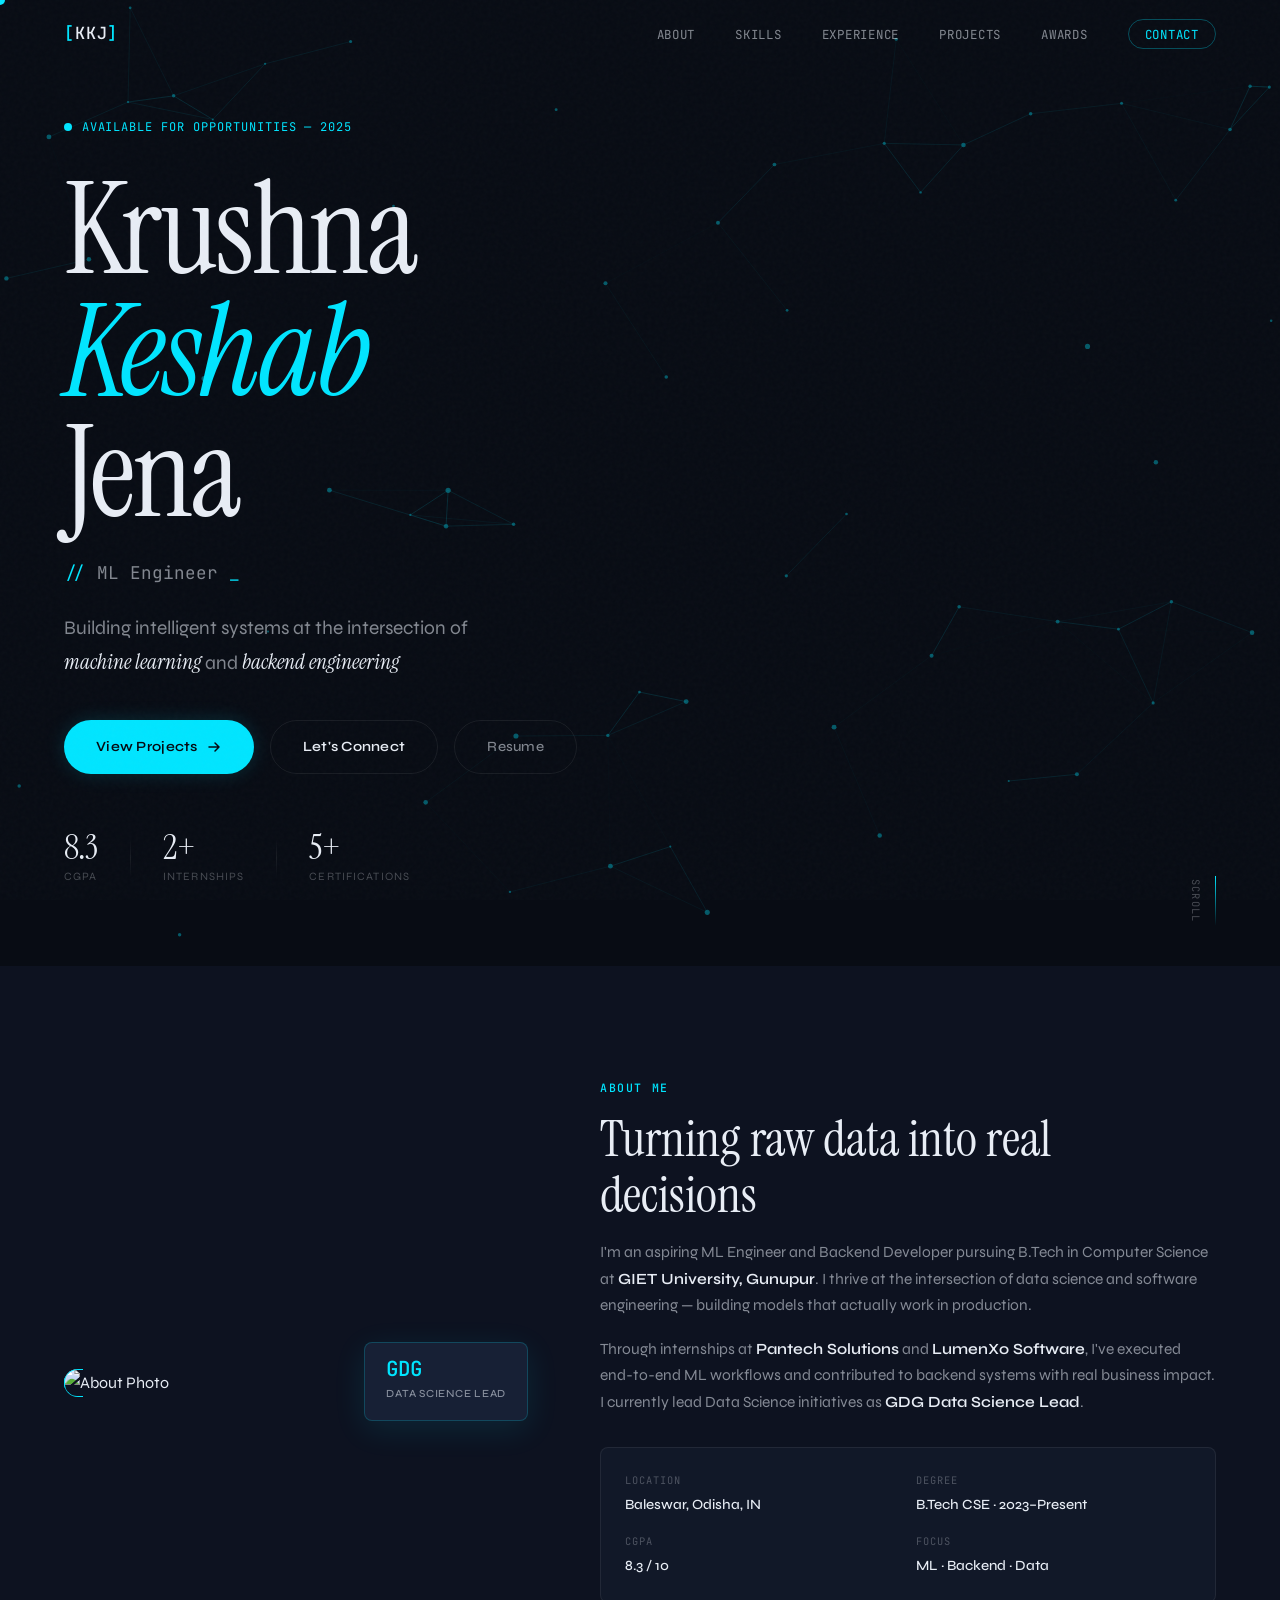
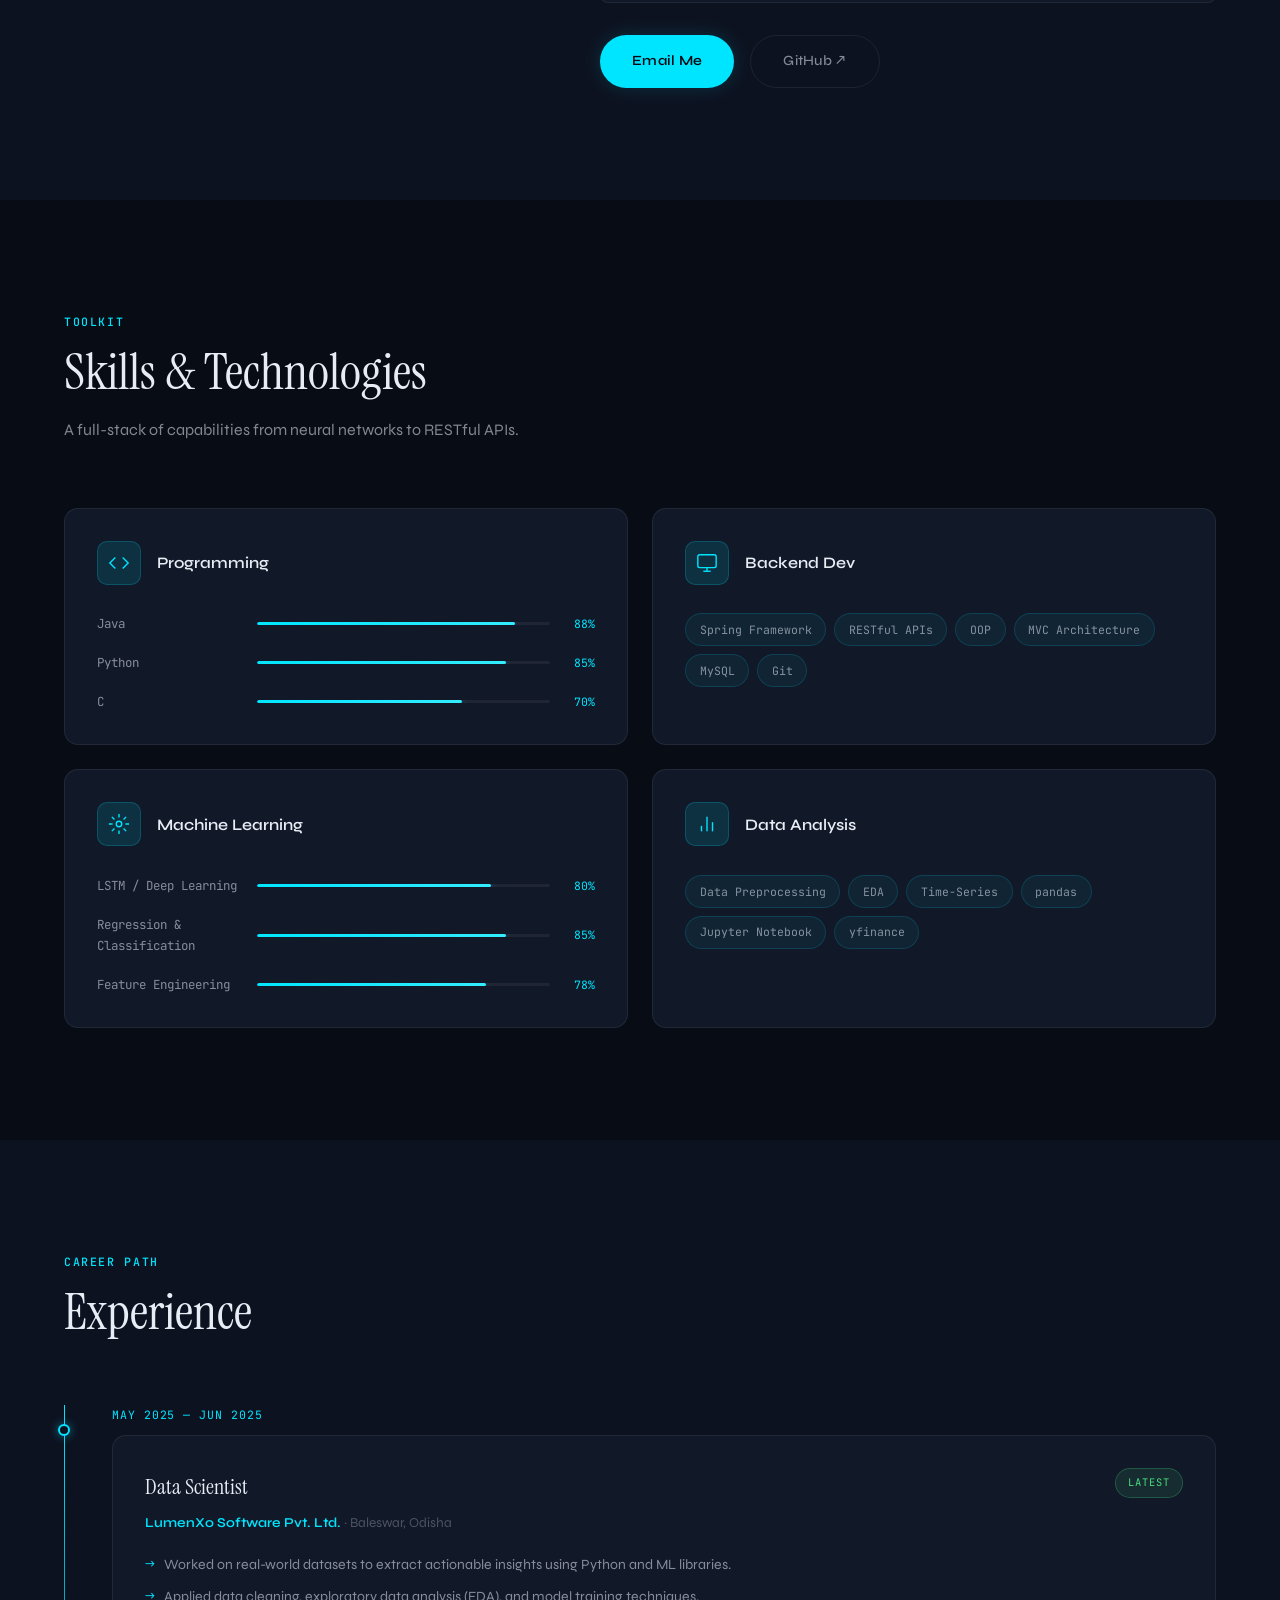
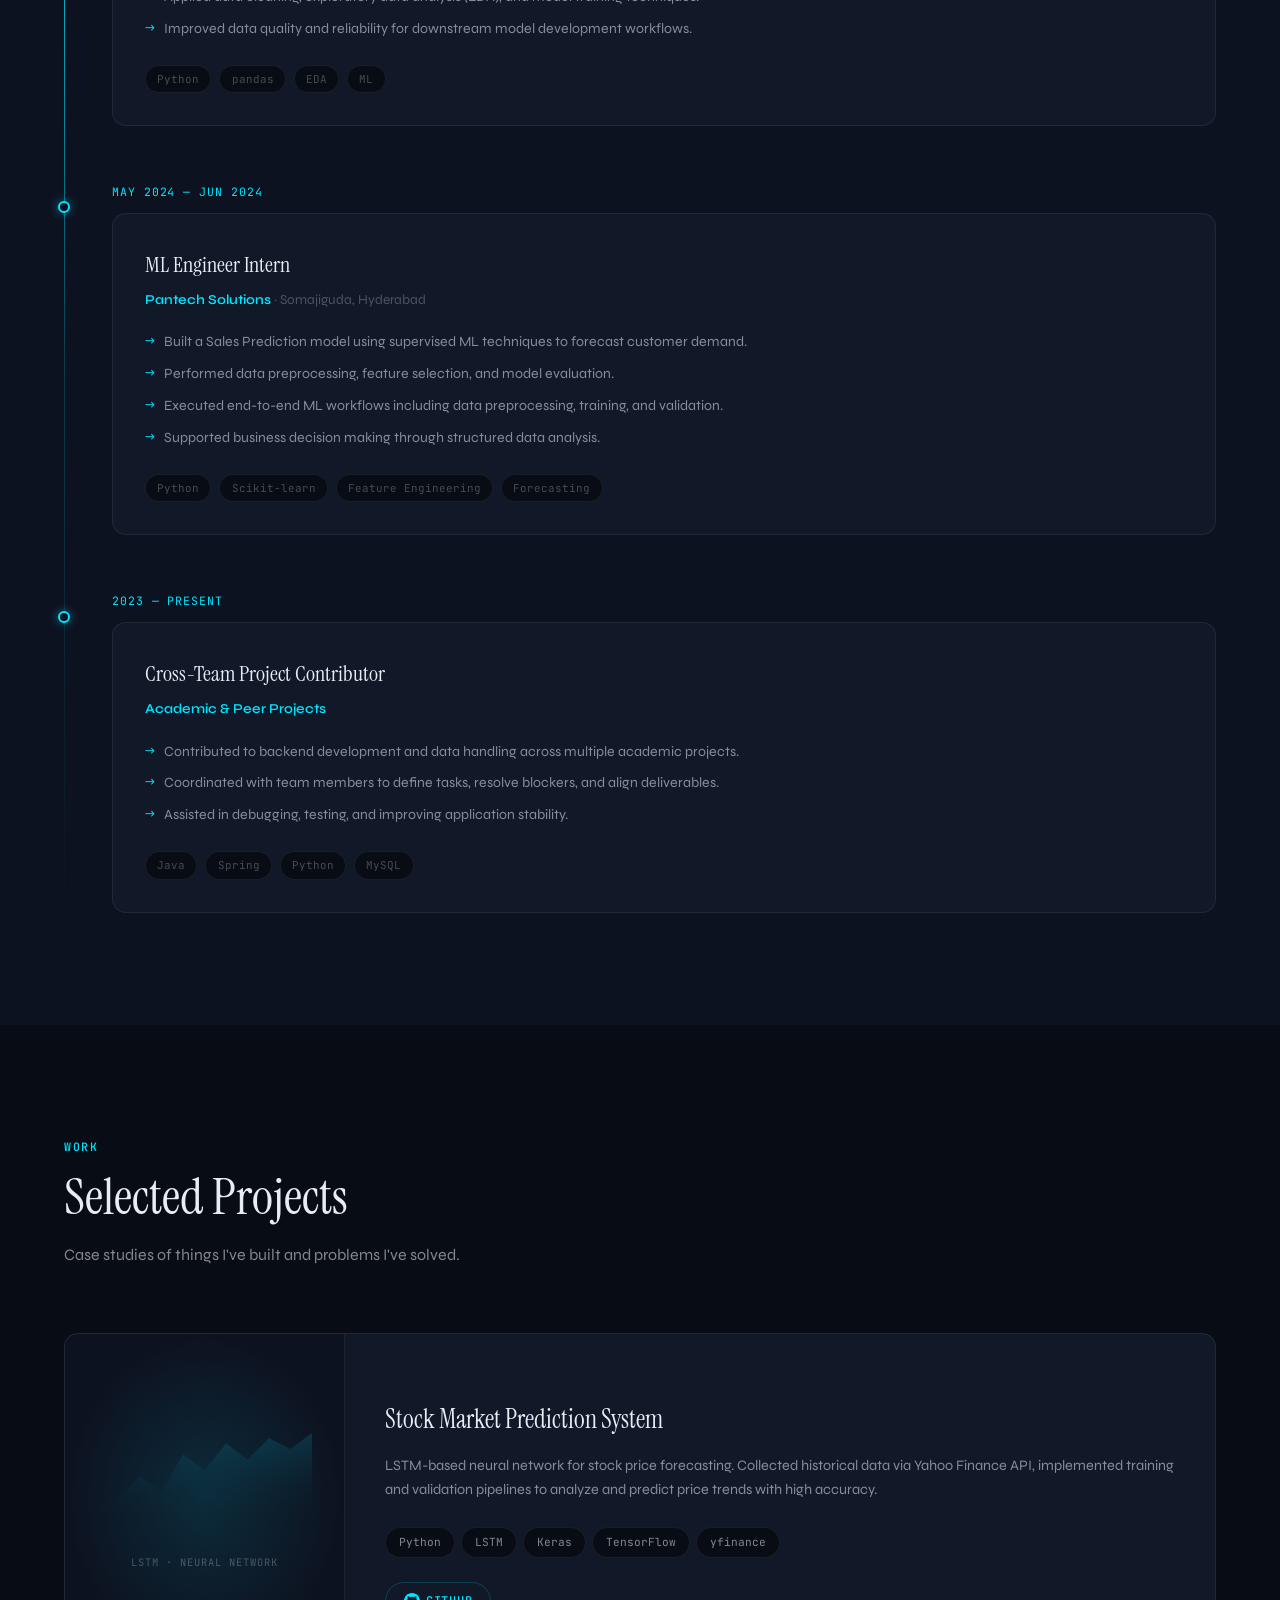
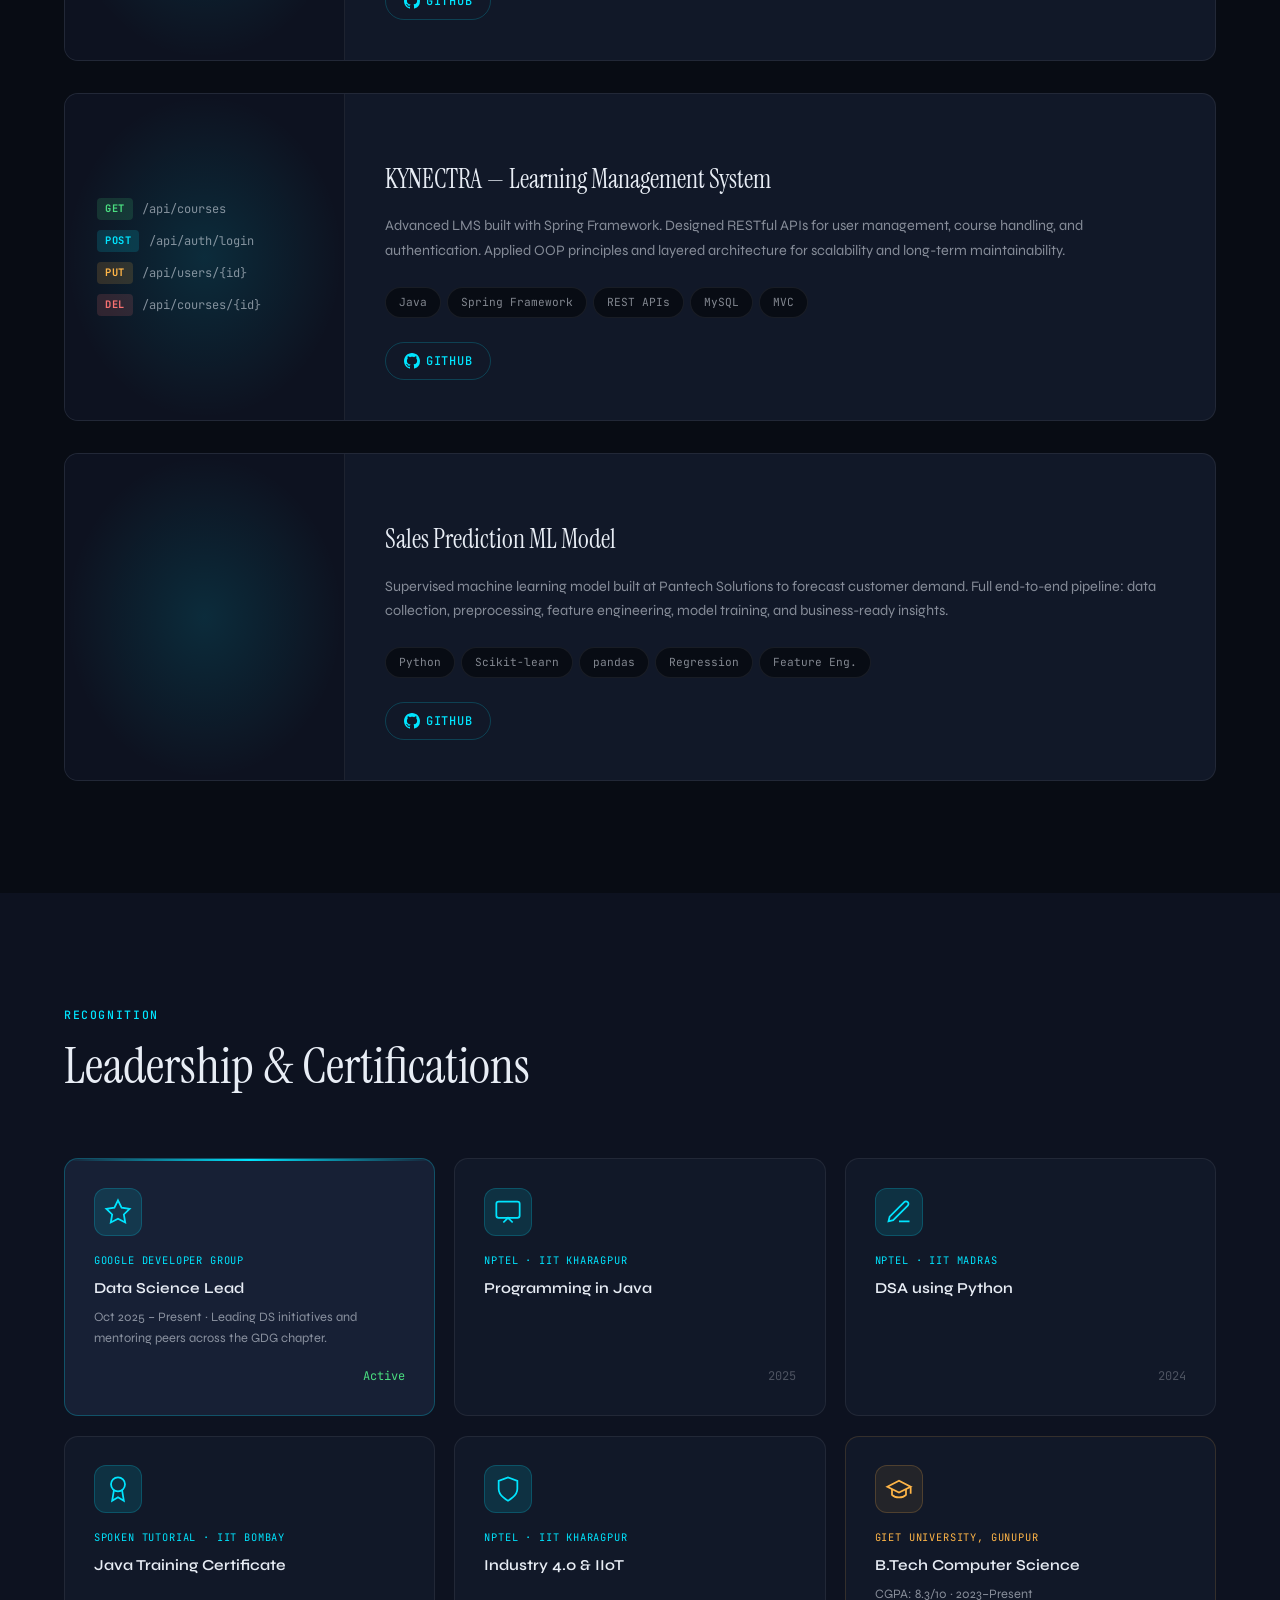
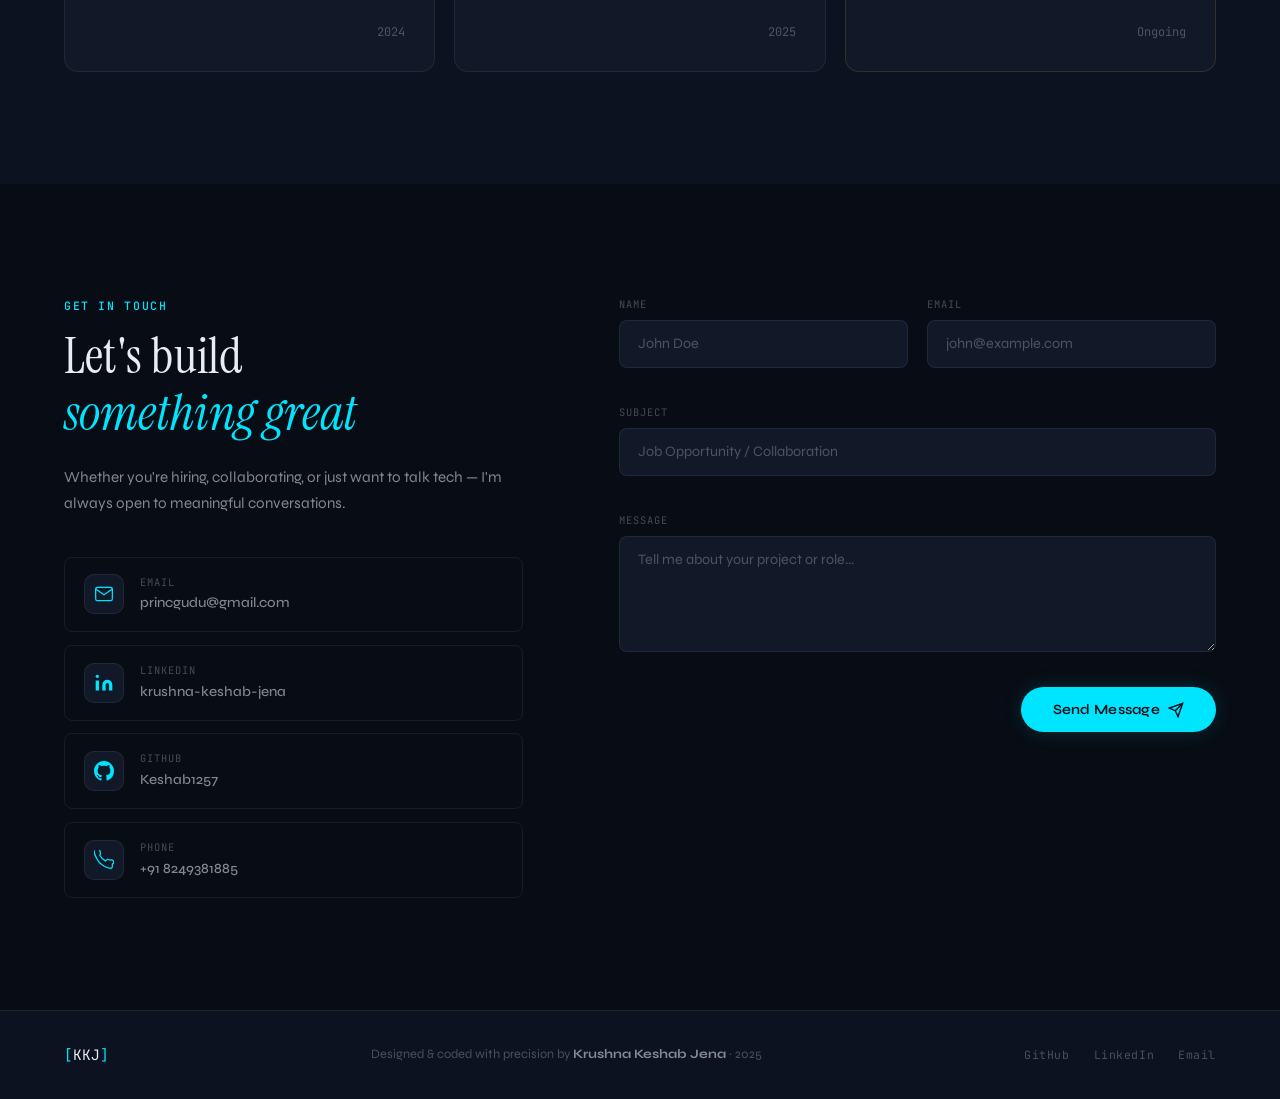
==== index.html @ 59af109d "Rename index (2).html to index.html" ====
<!DOCTYPE html>
<html lang="en">

<head>
  <meta charset="UTF-8" />
  <meta name="viewport" content="width=device-width, initial-scale=1.0" />
  <title>Krushna Keshab Jena — ML Engineer & Backend Developer</title>
  <link rel="preconnect" href="https://fonts.googleapis.com">
  <link rel="preconnect" href="https://fonts.gstatic.com" crossorigin>
  <link
    href="https://fonts.googleapis.com/css2?family=Syne:wght@400;500;600;700;800&family=Instrument+Serif:ital@0;1&family=JetBrains+Mono:wght@300;400;500&display=swap"
    rel="stylesheet">
  <link rel="stylesheet" href="style.css" />
</head>

<body>

  <!-- Custom Cursor -->
  <div class="cursor" id="cursor"></div>
  <div class="cursor-trail" id="cursorTrail"></div>

  <!-- Noise Overlay -->
  <div class="noise-overlay"></div>

  <!-- ══ NAV ══ -->
  <nav id="nav">
    <a href="#hero" class="nav-logo">
      <span class="logo-bracket">[</span>KKJ<span class="logo-bracket">]</span>
    </a>
    <ul class="nav-links" id="navLinks">
      <li><a href="#about" data-text="About">About</a></li>
      <li><a href="#skills" data-text="Skills">Skills</a></li>
      <li><a href="#experience" data-text="Experience">Experience</a></li>
      <li><a href="#projects" data-text="Projects">Projects</a></li>
      <li><a href="#achievements" data-text="Awards">Awards</a></li>
      <li><a href="#contact" data-text="Contact">
          <span class="nav-cta">Contact</span>
        </a></li>
    </ul>
    <button class="nav-toggle" id="navToggle" aria-label="Toggle menu">
      <span></span><span></span>
    </button>
  </nav>

  <!-- ══ HERO ══ -->
  <section id="hero">
    <canvas id="heroCanvas"></canvas>
    <div class="hero-content">
      <div class="hero-label">
        <span class="pulse-dot"></span>
        Available for Opportunities — 2025
      </div>
      <h1 class="hero-name">
        <span class="line" data-delay="0">Krushna</span>
        <span class="line italic" data-delay="1">Keshab</span>
        <span class="line" data-delay="2">Jena</span>
      </h1>
      <div class="hero-role">
        <span class="role-prefix">// </span>
        <span class="typewriter" id="typewriter"></span>
        <span class="cursor-blink">_</span>
      </div>
      <p class="hero-tagline">
        Building intelligent systems at the intersection of<br>
        <em>machine learning</em> and <em>backend engineering</em>
      </p>
      <div class="hero-actions">
        <a href="#projects" class="btn btn-glow">
          <span>View Projects</span>
          <svg width="16" height="16" viewBox="0 0 16 16" fill="none">
            <path d="M3 8h10M9 4l4 4-4 4" stroke="currentColor" stroke-width="1.5" stroke-linecap="round"
              stroke-linejoin="round" />
          </svg>
        </a>
        <a href="#contact" class="btn btn-outline">Let's Connect</a>
        <a href="https://github.com/Keshab1257/My_Certifications/blob/main/KRUSHNA_KESHAB_RESUME.docx?raw=true"
          class="btn btn-ghost" target="_blank" download="Krushna_Keshab_Jena_Resume.docx">Resume</a>
      </div>
      <div class="hero-stats">
        <div class="stat"><span class="stat-num">8.3</span><span class="stat-label">CGPA</span></div>
        <div class="stat-divider"></div>
        <div class="stat"><span class="stat-num">2+</span><span class="stat-label">Internships</span></div>
        <div class="stat-divider"></div>
        <div class="stat"><span class="stat-num">5+</span><span class="stat-label">Certifications</span></div>
      </div>
    </div>
    <div class="hero-scroll-hint">
      <div class="scroll-line"></div>
      <span>Scroll</span>
    </div>
  </section>

  <!-- ══ ABOUT ══ -->
  <section id="about">
    <div class="section-container">
      <div class="about-layout">
        <div class="about-visual reveal">
          <div class="about-img-frame">
            <img src="https://res.cloudinary.com/dogivijgw/image/upload/v1771996254/hunk_ad9vz8.jpg" alt="About Photo"
              class="about-img" />
            <div class="img-corner tl"></div>
            <div class="img-corner tr"></div>
            <div class="img-corner bl"></div>
            <div class="img-corner br"></div>
          </div>
          <div class="about-badge">
            <span class="badge-num">GDG</span>
            <span class="badge-text">Data Science Lead</span>
          </div>
        </div>
        <div class="about-copy reveal">
          <div class="section-eyebrow">About Me</div>
          <h2 class="section-title">Turning raw data into real decisions</h2>
          <p>I'm an aspiring ML Engineer and Backend Developer pursuing B.Tech in Computer Science at <strong>GIET
              University, Gunupur</strong>. I thrive at the intersection of data science and software engineering —
            building models that actually work in production.</p>
          <p>Through internships at <strong>Pantech Solutions</strong> and <strong>LumenXo Software</strong>, I've
            executed end-to-end ML workflows and contributed to backend systems with real business impact. I currently
            lead Data Science initiatives as <strong>GDG Data Science Lead</strong>.</p>
          <div class="about-meta">
            <div class="meta-item">
              <span class="meta-key">Location</span>
              <span class="meta-val">Baleswar, Odisha, IN</span>
            </div>
            <div class="meta-item">
              <span class="meta-key">Degree</span>
              <span class="meta-val">B.Tech CSE · 2023–Present</span>
            </div>
            <div class="meta-item">
              <span class="meta-key">CGPA</span>
              <span class="meta-val">8.3 / 10</span>
            </div>
            <div class="meta-item">
              <span class="meta-key">Focus</span>
              <span class="meta-val">ML · Backend · Data</span>
            </div>
          </div>
          <div class="about-actions">
            <a href="mailto:princgudu@gmail.com" class="btn btn-glow">Email Me</a>
            <a href="https://github.com/Keshab1257" target="_blank" class="btn btn-ghost">GitHub ↗</a>
          </div>
        </div>
      </div>
    </div>
  </section>

  <!-- ══ SKILLS ══ -->
  <section id="skills">
    <div class="section-container">
      <div class="section-head reveal">
        <div class="section-eyebrow">Toolkit</div>
        <h2 class="section-title">Skills & Technologies</h2>
        <p class="section-sub">A full-stack of capabilities from neural networks to RESTful APIs.</p>
      </div>
      <div class="skills-layout">
        <div class="skill-group reveal" data-tilt>
          <div class="skill-group-header">
            <div class="skill-icon-wrap">
              <svg width="22" height="22" viewBox="0 0 24 24" fill="none" stroke="currentColor" stroke-width="1.5">
                <polyline points="16 18 22 12 16 6" />
                <polyline points="8 6 2 12 8 18" />
              </svg>
            </div>
            <h3>Programming</h3>
          </div>
          <div class="skill-bars">
            <div class="skill-bar-item">
              <span>Java</span>
              <div class="bar-track">
                <div class="bar-fill" data-pct="88"></div>
              </div>
              <span class="pct">88%</span>
            </div>
            <div class="skill-bar-item">
              <span>Python</span>
              <div class="bar-track">
                <div class="bar-fill" data-pct="85"></div>
              </div>
              <span class="pct">85%</span>
            </div>
            <div class="skill-bar-item">
              <span>C</span>
              <div class="bar-track">
                <div class="bar-fill" data-pct="70"></div>
              </div>
              <span class="pct">70%</span>
            </div>
          </div>
        </div>
        <div class="skill-group reveal" data-tilt>
          <div class="skill-group-header">
            <div class="skill-icon-wrap">
              <svg width="22" height="22" viewBox="0 0 24 24" fill="none" stroke="currentColor" stroke-width="1.5">
                <rect x="2" y="3" width="20" height="14" rx="2" />
                <line x1="8" y1="21" x2="16" y2="21" />
                <line x1="12" y1="17" x2="12" y2="21" />
              </svg>
            </div>
            <h3>Backend Dev</h3>
          </div>
          <div class="skill-tags-grid">
            <span class="stag">Spring Framework</span>
            <span class="stag">RESTful APIs</span>
            <span class="stag">OOP</span>
            <span class="stag">MVC Architecture</span>
            <span class="stag">MySQL</span>
            <span class="stag">Git</span>
          </div>
        </div>
        <div class="skill-group reveal" data-tilt>
          <div class="skill-group-header">
            <div class="skill-icon-wrap">
              <svg width="22" height="22" viewBox="0 0 24 24" fill="none" stroke="currentColor" stroke-width="1.5">
                <circle cx="12" cy="12" r="3" />
                <path
                  d="M12 1v4M12 19v4M4.22 4.22l2.83 2.83M16.95 16.95l2.83 2.83M1 12h4M19 12h4M4.22 19.78l2.83-2.83M16.95 7.05l2.83-2.83" />
              </svg>
            </div>
            <h3>Machine Learning</h3>
          </div>
          <div class="skill-bars">
            <div class="skill-bar-item">
              <span>LSTM / Deep Learning</span>
              <div class="bar-track">
                <div class="bar-fill" data-pct="80"></div>
              </div>
              <span class="pct">80%</span>
            </div>
            <div class="skill-bar-item">
              <span>Regression & Classification</span>
              <div class="bar-track">
                <div class="bar-fill" data-pct="85"></div>
              </div>
              <span class="pct">85%</span>
            </div>
            <div class="skill-bar-item">
              <span>Feature Engineering</span>
              <div class="bar-track">
                <div class="bar-fill" data-pct="78"></div>
              </div>
              <span class="pct">78%</span>
            </div>
          </div>
        </div>
        <div class="skill-group reveal" data-tilt>
          <div class="skill-group-header">
            <div class="skill-icon-wrap">
              <svg width="22" height="22" viewBox="0 0 24 24" fill="none" stroke="currentColor" stroke-width="1.5">
                <line x1="18" y1="20" x2="18" y2="10" />
                <line x1="12" y1="20" x2="12" y2="4" />
                <line x1="6" y1="20" x2="6" y2="14" />
              </svg>
            </div>
            <h3>Data Analysis</h3>
          </div>
          <div class="skill-tags-grid">
            <span class="stag">Data Preprocessing</span>
            <span class="stag">EDA</span>
            <span class="stag">Time-Series</span>
            <span class="stag">pandas</span>
            <span class="stag">Jupyter Notebook</span>
            <span class="stag">yfinance</span>
          </div>
        </div>
      </div>
    </div>
  </section>

  <!-- ══ EXPERIENCE ══ -->
  <section id="experience">
    <div class="section-container">
      <div class="section-head reveal">
        <div class="section-eyebrow">Career Path</div>
        <h2 class="section-title">Experience</h2>
      </div>
      <div class="timeline">
        <div class="timeline-item reveal">
          <div class="tl-dot"></div>
          <div class="tl-date">May 2025 — Jun 2025</div>
          <div class="tl-card" data-tilt>
            <div class="tl-card-header">
              <div>
                <h3 class="tl-role">Data Scientist</h3>
                <p class="tl-company">LumenXo Software Pvt. Ltd. <span>· Baleswar, Odisha</span></p>
              </div>
              <span class="tl-badge active">Latest</span>
            </div>
            <ul class="tl-points">
              <li>Worked on real-world datasets to extract actionable insights using Python and ML libraries.</li>
              <li>Applied data cleaning, exploratory data analysis (EDA), and model training techniques.</li>
              <li>Improved data quality and reliability for downstream model development workflows.</li>
            </ul>
            <div class="tl-tech">
              <span>Python</span><span>pandas</span><span>EDA</span><span>ML</span>
            </div>
          </div>
        </div>
        <div class="timeline-item reveal">
          <div class="tl-dot"></div>
          <div class="tl-date">May 2024 — Jun 2024</div>
          <div class="tl-card" data-tilt>
            <div class="tl-card-header">
              <div>
                <h3 class="tl-role">ML Engineer Intern</h3>
                <p class="tl-company">Pantech Solutions <span>· Somajiguda, Hyderabad</span></p>
              </div>
            </div>
            <ul class="tl-points">
              <li>Built a Sales Prediction model using supervised ML techniques to forecast customer demand.</li>
              <li>Performed data preprocessing, feature selection, and model evaluation.</li>
              <li>Executed end-to-end ML workflows including data preprocessing, training, and validation.</li>
              <li>Supported business decision making through structured data analysis.</li>
            </ul>
            <div class="tl-tech">
              <span>Python</span><span>Scikit-learn</span><span>Feature Engineering</span><span>Forecasting</span>
            </div>
          </div>
        </div>
        <div class="timeline-item reveal">
          <div class="tl-dot"></div>
          <div class="tl-date">2023 — Present</div>
          <div class="tl-card" data-tilt>
            <div class="tl-card-header">
              <div>
                <h3 class="tl-role">Cross-Team Project Contributor</h3>
                <p class="tl-company">Academic & Peer Projects</p>
              </div>
            </div>
            <ul class="tl-points">
              <li>Contributed to backend development and data handling across multiple academic projects.</li>
              <li>Coordinated with team members to define tasks, resolve blockers, and align deliverables.</li>
              <li>Assisted in debugging, testing, and improving application stability.</li>
            </ul>
            <div class="tl-tech">
              <span>Java</span><span>Spring</span><span>Python</span><span>MySQL</span>
            </div>
          </div>
        </div>
      </div>
    </div>
  </section>

  <!-- ══ PROJECTS ══ -->
  <section id="projects">
    <div class="section-container">
      <div class="section-head reveal">
        <div class="section-eyebrow">Work</div>
        <h2 class="section-title">Selected Projects</h2>
        <p class="section-sub">Case studies of things I've built and problems I've solved.</p>
      </div>
      <div class="projects-grid">

        <!-- Project 1 -->
        <article class="project-card reveal" data-tilt>
          <div class="pc-number">01</div>
          <div class="pc-visual">
            <div class="pc-visual-inner">
              <div class="chart-anim">
                <svg viewBox="0 0 200 100" fill="none">
                  <polyline class="chart-line"
                    points="0,80 20,70 40,50 60,65 80,30 100,45 120,20 140,35 160,15 180,25 200,10" stroke="var(--cyan)"
                    stroke-width="2" fill="none" />
                  <polyline
                    points="0,80 20,70 40,50 60,65 80,30 100,45 120,20 140,35 160,15 180,25 200,10 200,100 0,100"
                    fill="url(#chartGrad)" opacity="0.15" />
                  <defs>
                    <linearGradient id="chartGrad" x1="0" y1="0" x2="0" y2="1">
                      <stop offset="0%" stop-color="var(--cyan)" />
                      <stop offset="100%" stop-color="transparent" />
                    </linearGradient>
                  </defs>
                </svg>
              </div>
              <span class="pc-tag-visual">LSTM · Neural Network</span>
            </div>
          </div>
          <div class="pc-body">
            <h3 class="pc-title">Stock Market Prediction System</h3>
            <p class="pc-desc">LSTM-based neural network for stock price forecasting. Collected historical data via
              Yahoo Finance API, implemented training and validation pipelines to analyze and predict price trends with
              high accuracy.</p>
            <div class="pc-tech">
              <span>Python</span><span>LSTM</span><span>Keras</span><span>TensorFlow</span><span>yfinance</span>
            </div>
            <div class="pc-links">
              <a href="https://github.com/Keshab1257/Stock-Market_LSTM" target="_blank" class="pc-link">
                <svg width="16" height="16" viewBox="0 0 24 24" fill="currentColor">
                  <path
                    d="M12 0C5.37 0 0 5.37 0 12c0 5.31 3.435 9.795 8.205 11.385.6.105.825-.255.825-.57 0-.285-.015-1.23-.015-2.235-3.015.555-3.795-.735-4.035-1.41-.135-.345-.72-1.41-1.23-1.695-.42-.225-1.02-.78-.015-.795.945-.015 1.62.87 1.845 1.23 1.08 1.815 2.805 1.305 3.495.99.105-.78.42-1.305.765-1.605-2.67-.3-5.46-1.335-5.46-5.925 0-1.305.465-2.385 1.23-3.225-.12-.3-.54-1.53.12-3.18 0 0 1.005-.315 3.3 1.23.96-.27 1.98-.405 3-.405s2.04.135 3 .405c2.295-1.56 3.3-1.23 3.3-1.23.66 1.65.24 2.88.12 3.18.765.84 1.23 1.905 1.23 3.225 0 4.605-2.805 5.625-5.475 5.925.435.375.81 1.095.81 2.22 0 1.605-.015 2.895-.015 3.3 0 .315.225.69.825.57A12.02 12.02 0 0024 12c0-6.63-5.37-12-12-12z" />
                </svg>
                GitHub
              </a>
            </div>
          </div>
        </article>

        <!-- Project 2 -->
        <article class="project-card reveal" data-tilt>
          <div class="pc-number">02</div>
          <div class="pc-visual">
            <div class="pc-visual-inner">
              <div class="api-anim">
                <div class="api-line"><span class="api-method get">GET</span> /api/courses</div>
                <div class="api-line"><span class="api-method post">POST</span> /api/auth/login</div>
                <div class="api-line"><span class="api-method put">PUT</span> /api/users/{id}</div>
                <div class="api-line"><span class="api-method del">DEL</span> /api/courses/{id}</div>
              </div>
            </div>
          </div>
          <div class="pc-body">
            <h3 class="pc-title">KYNECTRA — Learning Management System</h3>
            <p class="pc-desc">Advanced LMS built with Spring Framework. Designed RESTful APIs for user management,
              course handling, and authentication. Applied OOP principles and layered architecture for scalability and
              long-term maintainability.</p>
            <div class="pc-tech">
              <span>Java</span><span>Spring Framework</span><span>REST APIs</span><span>MySQL</span><span>MVC</span>
            </div>
            <div class="pc-links">
              <a href="https://github.com/Keshab1257/KYNECTRA_The_Advanced_LMS" target="_blank" class="pc-link">
                <svg width="16" height="16" viewBox="0 0 24 24" fill="currentColor">
                  <path
                    d="M12 0C5.37 0 0 5.37 0 12c0 5.31 3.435 9.795 8.205 11.385.6.105.825-.255.825-.57 0-.285-.015-1.23-.015-2.235-3.015.555-3.795-.735-4.035-1.41-.135-.345-.72-1.41-1.23-1.695-.42-.225-1.02-.78-.015-.795.945-.015 1.62.87 1.845 1.23 1.08 1.815 2.805 1.305 3.495.99.105-.78.42-1.305.765-1.605-2.67-.3-5.46-1.335-5.46-5.925 0-1.305.465-2.385 1.23-3.225-.12-.3-.54-1.53.12-3.18 0 0 1.005-.315 3.3 1.23.96-.27 1.98-.405 3-.405s2.04.135 3 .405c2.295-1.56 3.3-1.23 3.3-1.23.66 1.65.24 2.88.12 3.18.765.84 1.23 1.905 1.23 3.225 0 4.605-2.805 5.625-5.475 5.925.435.375.81 1.095.81 2.22 0 1.605-.015 2.895-.015 3.3 0 .315.225.69.825.57A12.02 12.02 0 0024 12c0-6.63-5.37-12-12-12z" />
                </svg>
                GitHub
              </a>
            </div>
          </div>
        </article>

        <!-- Project 3 -->
        <article class="project-card reveal" data-tilt>
          <div class="pc-number">03</div>
          <div class="pc-visual">
            <div class="pc-visual-inner">
              <div class="bars-anim">
                <div class="bar-vis" style="height:60%"></div>
                <div class="bar-vis" style="height:85%"></div>
                <div class="bar-vis" style="height:45%"></div>
                <div class="bar-vis" style="height:95%"></div>
                <div class="bar-vis" style="height:70%"></div>
                <div class="bar-vis" style="height:55%"></div>
                <div class="bar-vis" style="height:80%"></div>
              </div>
            </div>
          </div>
          <div class="pc-body">
            <h3 class="pc-title">Sales Prediction ML Model</h3>
            <p class="pc-desc">Supervised machine learning model built at Pantech Solutions to forecast customer demand.
              Full end-to-end pipeline: data collection, preprocessing, feature engineering, model training, and
              business-ready insights.</p>
            <div class="pc-tech">
              <span>Python</span><span>Scikit-learn</span><span>pandas</span><span>Regression</span><span>Feature
                Eng.</span>
            </div>
            <div class="pc-links">
              <a href="https://github.com/Keshab1257/Sales_prediction_log_reg" target="_blank" class="pc-link">
                <svg width="16" height="16" viewBox="0 0 24 24" fill="currentColor">
                  <path
                    d="M12 0C5.37 0 0 5.37 0 12c0 5.31 3.435 9.795 8.205 11.385.6.105.825-.255.825-.57 0-.285-.015-1.23-.015-2.235-3.015.555-3.795-.735-4.035-1.41-.135-.345-.72-1.41-1.23-1.695-.42-.225-1.02-.78-.015-.795.945-.015 1.62.87 1.845 1.23 1.08 1.815 2.805 1.305 3.495.99.105-.78.42-1.305.765-1.605-2.67-.3-5.46-1.335-5.46-5.925 0-1.305.465-2.385 1.23-3.225-.12-.3-.54-1.53.12-3.18 0 0 1.005-.315 3.3 1.23.96-.27 1.98-.405 3-.405s2.04.135 3 .405c2.295-1.56 3.3-1.23 3.3-1.23.66 1.65.24 2.88.12 3.18.765.84 1.23 1.905 1.23 3.225 0 4.605-2.805 5.625-5.475 5.925.435.375.81 1.095.81 2.22 0 1.605-.015 2.895-.015 3.3 0 .315.225.69.825.57A12.02 12.02 0 0024 12c0-6.63-5.37-12-12-12z" />
                </svg>
                GitHub
              </a>
            </div>
          </div>
        </article>

      </div>
    </div>
  </section>

  <!-- ══ ACHIEVEMENTS ══ -->
  <section id="achievements">
    <div class="section-container">
      <div class="section-head reveal">
        <div class="section-eyebrow">Recognition</div>
        <h2 class="section-title">Leadership & Certifications</h2>
      </div>
      <div class="ach-grid">
        <div class="ach-card featured reveal" data-tilt>
          <div class="ach-glow"></div>
          <div class="ach-icon-wrap">
            <svg width="28" height="28" viewBox="0 0 24 24" fill="none" stroke="currentColor" stroke-width="1.5">
              <polygon
                points="12 2 15.09 8.26 22 9.27 17 14.14 18.18 21.02 12 17.77 5.82 21.02 7 14.14 2 9.27 8.91 8.26 12 2" />
            </svg>
          </div>
          <div class="ach-body">
            <span class="ach-org">Google Developer Group</span>
            <h4>Data Science Lead</h4>
            <p>Oct 2025 – Present · Leading DS initiatives and mentoring peers across the GDG chapter.</p>
          </div>
          <span class="ach-year current">Active</span>
        </div>
        <div class="ach-card reveal" data-tilt>
          <div class="ach-icon-wrap">
            <svg width="28" height="28" viewBox="0 0 24 24" fill="none" stroke="currentColor" stroke-width="1.5">
              <rect x="2" y="3" width="20" height="14" rx="2" />
              <polyline points="8 21 12 17 16 21" />
            </svg>
          </div>
          <div class="ach-body">
            <span class="ach-org">NPTEL · IIT Kharagpur</span>
            <h4>Programming in Java</h4>
          </div>
          <span class="ach-year">2025</span>
        </div>
        <div class="ach-card reveal" data-tilt>
          <div class="ach-icon-wrap">
            <svg width="28" height="28" viewBox="0 0 24 24" fill="none" stroke="currentColor" stroke-width="1.5">
              <path d="M12 20h9" />
              <path d="M16.5 3.5a2.121 2.121 0 013 3L7 19l-4 1 1-4L16.5 3.5z" />
            </svg>
          </div>
          <div class="ach-body">
            <span class="ach-org">NPTEL · IIT Madras</span>
            <h4>DSA using Python</h4>
          </div>
          <span class="ach-year">2024</span>
        </div>
        <div class="ach-card reveal" data-tilt>
          <div class="ach-icon-wrap">
            <svg width="28" height="28" viewBox="0 0 24 24" fill="none" stroke="currentColor" stroke-width="1.5">
              <circle cx="12" cy="8" r="6" />
              <path d="M15.477 12.89L17 22l-5-3-5 3 1.523-9.11" />
            </svg>
          </div>
          <div class="ach-body">
            <span class="ach-org">Spoken Tutorial · IIT Bombay</span>
            <h4>Java Training Certificate</h4>
          </div>
          <span class="ach-year">2024</span>
        </div>
        <div class="ach-card reveal" data-tilt>
          <div class="ach-icon-wrap">
            <svg width="28" height="28" viewBox="0 0 24 24" fill="none" stroke="currentColor" stroke-width="1.5">
              <path d="M12 22s8-4 8-10V5l-8-3-8 3v7c0 6 8 10 8 10z" />
            </svg>
          </div>
          <div class="ach-body">
            <span class="ach-org">NPTEL · IIT Kharagpur</span>
            <h4>Industry 4.0 & IIoT</h4>
          </div>
          <span class="ach-year">2025</span>
        </div>
        <div class="ach-card edu reveal" data-tilt>
          <div class="ach-icon-wrap">
            <svg width="28" height="28" viewBox="0 0 24 24" fill="none" stroke="currentColor" stroke-width="1.5">
              <path d="M22 10v6M2 10l10-5 10 5-10 5z" />
              <path d="M6 12v5c3 3 9 3 12 0v-5" />
            </svg>
          </div>
          <div class="ach-body">
            <span class="ach-org">GIET University, Gunupur</span>
            <h4>B.Tech Computer Science</h4>
            <p>CGPA: 8.3/10 · 2023–Present</p>
          </div>
          <span class="ach-year">Ongoing</span>
        </div>
      </div>
    </div>
  </section>

  <!-- ══ CONTACT ══ -->
  <section id="contact">
    <div class="section-container">
      <div class="contact-layout">
        <div class="contact-left reveal">
          <div class="section-eyebrow">Get In Touch</div>
          <h2 class="section-title">Let's build<br><em>something great</em></h2>
          <p>Whether you're hiring, collaborating, or just want to talk tech — I'm always open to meaningful
            conversations.</p>
          <div class="contact-socials">
            <a href="mailto:princgudu@gmail.com" class="social-link" aria-label="Email">
              <div class="social-icon">
                <svg width="20" height="20" viewBox="0 0 24 24" fill="none" stroke="currentColor" stroke-width="1.5">
                  <path d="M4 4h16c1.1 0 2 .9 2 2v12c0 1.1-.9 2-2 2H4c-1.1 0-2-.9-2-2V6c0-1.1.9-2 2-2z" />
                  <polyline points="22,6 12,13 2,6" />
                </svg>
              </div>
              <div>
                <span class="social-label">Email</span>
                <span class="social-val">princgudu@gmail.com</span>
              </div>
            </a>
            <a href="https://www.linkedin.com/in/krushna-keshab-jena-2602862a3/" target="_blank" class="social-link"
              aria-label="LinkedIn">
              <div class="social-icon">
                <svg width="20" height="20" viewBox="0 0 24 24" fill="currentColor">
                  <path d="M16 8a6 6 0 016 6v7h-4v-7a2 2 0 00-2-2 2 2 0 00-2 2v7h-4v-7a6 6 0 016-6zM2 9h4v12H2z" />
                  <circle cx="4" cy="4" r="2" />
                </svg>
              </div>
              <div>
                <span class="social-label">LinkedIn</span>
                <span class="social-val">krushna-keshab-jena</span>
              </div>
            </a>
            <a href="https://github.com/Keshab1257" target="_blank" class="social-link" aria-label="GitHub">
              <div class="social-icon">
                <svg width="20" height="20" viewBox="0 0 24 24" fill="currentColor">
                  <path
                    d="M12 0C5.37 0 0 5.37 0 12c0 5.31 3.435 9.795 8.205 11.385.6.105.825-.255.825-.57 0-.285-.015-1.23-.015-2.235-3.015.555-3.795-.735-4.035-1.41-.135-.345-.72-1.41-1.23-1.695-.42-.225-1.02-.78-.015-.795.945-.015 1.62.87 1.845 1.23 1.08 1.815 2.805 1.305 3.495.99.105-.78.42-1.305.765-1.605-2.67-.3-5.46-1.335-5.46-5.925 0-1.305.465-2.385 1.23-3.225-.12-.3-.54-1.53.12-3.18 0 0 1.005-.315 3.3 1.23.96-.27 1.98-.405 3-.405s2.04.135 3 .405c2.295-1.56 3.3-1.23 3.3-1.23.66 1.65.24 2.88.12 3.18.765.84 1.23 1.905 1.23 3.225 0 4.605-2.805 5.625-5.475 5.925.435.375.81 1.095.81 2.22 0 1.605-.015 2.895-.015 3.3 0 .315.225.69.825.57A12.02 12.02 0 0024 12c0-6.63-5.37-12-12-12z" />
                </svg>
              </div>
              <div>
                <span class="social-label">GitHub</span>
                <span class="social-val">Keshab1257</span>
              </div>
            </a>
            <a href="tel:+918249381885" class="social-link" aria-label="Phone">
              <div class="social-icon">
                <svg width="20" height="20" viewBox="0 0 24 24" fill="none" stroke="currentColor" stroke-width="1.5">
                  <path
                    d="M22 16.92v3a2 2 0 01-2.18 2 19.79 19.79 0 01-8.63-3.07A19.5 19.5 0 013.07 9.8a19.79 19.79 0 01-3.07-8.68 2 2 0 012-2.18h3a2 2 0 012 1.72 12.84 12.84 0 00.7 2.81 2 2 0 01-.45 2.11L6.91 6.22a16 16 0 006.86 6.86l1.27-1.27a2 2 0 012.11-.45 12.84 12.84 0 002.81.7A2 2 0 0122 16.92z" />
                </svg>
              </div>
              <div>
                <span class="social-label">Phone</span>
                <span class="social-val">+91 8249381885</span>
              </div>
            </a>
          </div>
        </div>
        <div class="contact-right reveal">
          <form id="contactForm" class="contact-form" novalidate>
            <div class="form-row">
              <div class="form-field">
                <label for="f-name">Name</label>
                <input type="text" id="f-name" name="name" placeholder="John Doe" autocomplete="off" />
                <span class="field-error" id="err-name"></span>
              </div>
              <div class="form-field">
                <label for="f-email">Email</label>
                <input type="email" id="f-email" name="email" placeholder="john@example.com" autocomplete="off" />
                <span class="field-error" id="err-email"></span>
              </div>
            </div>
            <div class="form-field">
              <label for="f-subject">Subject</label>
              <input type="text" id="f-subject" name="subject" placeholder="Job Opportunity / Collaboration"
                autocomplete="off" />
              <span class="field-error" id="err-subject"></span>
            </div>
            <div class="form-field">
              <label for="f-message">Message</label>
              <textarea id="f-message" name="message" rows="5"
                placeholder="Tell me about your project or role..."></textarea>
              <span class="field-error" id="err-message"></span>
            </div>
            <div class="form-footer">
              <span class="form-status" id="formStatus"></span>
              <button type="submit" class="btn btn-glow btn-submit" id="submitBtn">
                <span id="btnText">Send Message</span>
                <svg width="16" height="16" viewBox="0 0 24 24" fill="none" stroke="currentColor" stroke-width="2">
                  <line x1="22" y1="2" x2="11" y2="13" />
                  <polygon points="22 2 15 22 11 13 2 9 22 2" />
                </svg>
              </button>
            </div>
          </form>
        </div>
      </div>
    </div>
  </section>

  <!-- ══ FOOTER ══ -->
  <footer>
    <div class="footer-inner">
      <span class="footer-logo"><span class="logo-bracket">[</span>KKJ<span class="logo-bracket">]</span></span>
      <p>Designed & coded with precision by <strong>Krushna Keshab Jena</strong> · 2025</p>
      <div class="footer-links">
        <a href="https://github.com/Keshab1257" target="_blank">GitHub</a>
        <a href="https://www.linkedin.com/in/krushna-keshab-jena-2602862a3/" target="_blank">LinkedIn</a>
        <a href="mailto:princgudu@gmail.com">Email</a>
      </div>
    </div>
  </footer>

  <script src="script.js"></script>
</body>

</html>
---- style.css ----
/* ════════════════════════════════════════
   KRUSHNA KESHAB JENA — PORTFOLIO CSS
   Dark Cinematic · Engineering Precision
   ════════════════════════════════════════ */

/* ── RESET & BASE ── */
*, *::before, *::after { box-sizing: border-box; margin: 0; padding: 0; }

:root {
  /* Colors */
  --bg:        #080C14;
  --bg2:       #0D1220;
  --surface:   #111828;
  --surface2:  #172035;
  --border:    rgba(255,255,255,0.07);
  --border-hl: rgba(0,229,255,0.2);

  --cyan:      #00E5FF;
  --cyan-dim:  rgba(0,229,255,0.12);
  --cyan-glow: rgba(0,229,255,0.35);
  --amber:     #FFB547;
  --green:     #4ADE80;
  --red:       #F87171;

  --text:      #E8EDF5;
  --text-dim:  rgba(232,237,245,0.55);
  --text-mute: rgba(232,237,245,0.28);

  /* Typography */
  --font-display: 'Syne', system-ui, sans-serif;
  --font-serif:   'Instrument Serif', Georgia, serif;
  --font-mono:    'JetBrains Mono', 'Courier New', monospace;

  /* Spacing & Layout */
  --max-w: 1200px;
  --pad:   5%;
  --radius: 14px;
  --radius-sm: 8px;

  /* Transitions */
  --ease: cubic-bezier(0.4, 0, 0.2, 1);
  --ease-spring: cubic-bezier(0.34, 1.56, 0.64, 1);
  --dur: 0.4s;
}

html { scroll-behavior: smooth; font-size: 16px; }

body {
  font-family: var(--font-display);
  background: var(--bg);
  color: var(--text);
  line-height: 1.7;
  overflow-x: hidden;
  -webkit-font-smoothing: antialiased;
}

/* Custom scrollbar */
::-webkit-scrollbar { width: 4px; }
::-webkit-scrollbar-track { background: var(--bg); }
::-webkit-scrollbar-thumb { background: var(--cyan); border-radius: 2px; }

/* ── NOISE OVERLAY ── */
.noise-overlay {
  position: fixed; inset: 0; z-index: 9999;
  pointer-events: none; opacity: 0.025;
  background-image: url("data:image/svg+xml,%3Csvg viewBox='0 0 256 256' xmlns='http://www.w3.org/2000/svg'%3E%3Cfilter id='noise'%3E%3CfeTurbulence type='fractalNoise' baseFrequency='0.9' numOctaves='4' stitchTiles='stitch'/%3E%3C/filter%3E%3Crect width='100%25' height='100%25' filter='url(%23noise)'/%3E%3C/svg%3E");
}

/* ── CUSTOM CURSOR ── */
.cursor {
  position: fixed; width: 10px; height: 10px;
  background: var(--cyan); border-radius: 50%;
  pointer-events: none; z-index: 10000;
  transform: translate(-50%, -50%);
  transition: transform 0.1s, width 0.3s var(--ease), height 0.3s var(--ease), background 0.3s;
  mix-blend-mode: screen;
}
.cursor-trail {
  position: fixed; width: 32px; height: 32px;
  border: 1.5px solid rgba(0,229,255,0.4); border-radius: 50%;
  pointer-events: none; z-index: 9999;
  transform: translate(-50%, -50%);
  transition: left 0.12s var(--ease), top 0.12s var(--ease),
              width 0.35s var(--ease), height 0.35s var(--ease), opacity 0.35s;
}
body:has(.btn:hover) .cursor { width: 40px; height: 40px; background: transparent; border: 2px solid var(--cyan); }
@media (pointer: coarse) { .cursor, .cursor-trail { display: none; } }

/* ── NAV ── */
nav {
  position: fixed; top: 0; left: 0; right: 0; z-index: 500;
  display: flex; align-items: center; justify-content: space-between;
  padding: 1.2rem var(--pad);
  transition: background var(--dur) var(--ease), backdrop-filter var(--dur), border-color var(--dur);
  border-bottom: 1px solid transparent;
}
nav.scrolled {
  background: rgba(8, 12, 20, 0.85);
  backdrop-filter: blur(20px);
  border-color: var(--border);
}

.nav-logo {
  font-family: var(--font-mono); font-size: 1.05rem; font-weight: 500;
  color: var(--text); text-decoration: none; letter-spacing: 0.05em;
}
.logo-bracket { color: var(--cyan); }

.nav-links {
  display: flex; gap: 2.5rem; list-style: none;
}
.nav-links a {
  font-family: var(--font-mono); font-size: 0.78rem; font-weight: 400;
  letter-spacing: 0.06em; text-transform: uppercase;
  text-decoration: none; color: var(--text-dim);
  transition: color var(--dur);
  position: relative;
}
.nav-links a::after {
  content: ''; position: absolute; bottom: -4px; left: 0;
  width: 0; height: 1px; background: var(--cyan);
  transition: width var(--dur) var(--ease);
}
.nav-links a:hover { color: var(--text); }
.nav-links a:hover::after { width: 100%; }
.nav-cta {
  color: var(--cyan); border: 1px solid rgba(0,229,255,0.3);
  padding: 0.35rem 1rem; border-radius: 100px;
  transition: background var(--dur), border-color var(--dur);
}
.nav-links a:hover .nav-cta { background: var(--cyan-dim); border-color: var(--cyan); }

.nav-toggle {
  display: none; flex-direction: column; gap: 6px;
  background: none; border: none; cursor: pointer; padding: 4px;
}
.nav-toggle span {
  display: block; width: 24px; height: 1.5px;
  background: var(--text); border-radius: 1px;
  transition: var(--dur) var(--ease);
}
.nav-toggle.open span:nth-child(1) { transform: translateY(7.5px) rotate(45deg); }
.nav-toggle.open span:nth-child(2) { transform: translateY(-7.5px) rotate(-45deg); }

/* ── HERO ── */
#hero {
  position: relative; min-height: 100vh;
  display: flex; align-items: center;
  padding: 7rem var(--pad) 5rem;
  overflow: hidden;
}
#heroCanvas {
  position: absolute; inset: 0;
  width: 100%; height: 100%;
  pointer-events: none; opacity: 0.6;
}

.hero-content {
  position: relative; z-index: 1;
  max-width: 820px;
}

.hero-label {
  display: inline-flex; align-items: center; gap: 0.6rem;
  font-family: var(--font-mono); font-size: 0.75rem;
  letter-spacing: 0.08em; text-transform: uppercase;
  color: var(--cyan); margin-bottom: 2rem;
  opacity: 0; animation: fadeUp 0.7s 0.2s forwards;
}
.pulse-dot {
  width: 8px; height: 8px; border-radius: 50%;
  background: var(--cyan);
  animation: pulse 2s infinite;
}
@keyframes pulse {
  0%, 100% { box-shadow: 0 0 0 0 rgba(0,229,255,0.6); }
  50% { box-shadow: 0 0 0 6px rgba(0,229,255,0); }
}

.hero-name {
  font-family: var(--font-serif);
  font-size: clamp(4rem, 10vw, 8.5rem);
  font-weight: 400; line-height: 0.95;
  letter-spacing: -0.02em;
  margin-bottom: 1.5rem;
}
.hero-name .line {
  display: block;
  opacity: 0;
  transform: translateY(50px) skewY(3deg);
  animation: heroLine 0.8s var(--ease-spring) forwards;
}
.hero-name .line:nth-child(1) { animation-delay: 0.4s; }
.hero-name .line:nth-child(2) { animation-delay: 0.55s; color: var(--cyan); }
.hero-name .line:nth-child(3) { animation-delay: 0.7s; }
.hero-name .italic { font-style: italic; }

@keyframes heroLine {
  to { opacity: 1; transform: translateY(0) skewY(0); }
}

.hero-role {
  font-family: var(--font-mono); font-size: clamp(0.9rem, 1.8vw, 1.1rem);
  color: var(--text-dim); margin-bottom: 1.5rem;
  opacity: 0; animation: fadeUp 0.6s 1s forwards;
}
.role-prefix { color: var(--cyan); }
.cursor-blink {
  color: var(--cyan);
  animation: blink 1s infinite;
}
@keyframes blink { 0%, 100% { opacity: 1; } 50% { opacity: 0; } }

.hero-tagline {
  font-size: clamp(1rem, 2vw, 1.2rem);
  color: var(--text-dim); font-weight: 300;
  line-height: 1.7; margin-bottom: 2.5rem;
  opacity: 0; animation: fadeUp 0.6s 1.1s forwards;
}
.hero-tagline em { color: var(--text); font-style: italic; font-family: var(--font-serif); font-size: 1.1em; }

.hero-actions {
  display: flex; gap: 1rem; flex-wrap: wrap;
  margin-bottom: 3.5rem;
  opacity: 0; animation: fadeUp 0.6s 1.25s forwards;
}

.hero-stats {
  display: flex; align-items: center; gap: 2rem;
  opacity: 0; animation: fadeUp 0.6s 1.4s forwards;
}
.stat { display: flex; flex-direction: column; gap: 0.15rem; }
.stat-num {
  font-family: var(--font-serif); font-size: 2.2rem;
  color: var(--text); line-height: 1;
}
.stat-label {
  font-size: 0.7rem; letter-spacing: 0.1em;
  text-transform: uppercase; color: var(--text-mute);
}
.stat-divider {
  width: 1px; height: 40px;
  background: linear-gradient(to bottom, transparent, var(--border), transparent);
}

.hero-scroll-hint {
  position: absolute; bottom: 2.5rem; right: var(--pad);
  display: flex; flex-direction: column; align-items: center; gap: 0.7rem;
  font-family: var(--font-mono); font-size: 0.65rem;
  letter-spacing: 0.12em; text-transform: uppercase; color: var(--text-mute);
  opacity: 0; animation: fadeIn 1s 1.8s forwards;
  writing-mode: vertical-rl;
}
.scroll-line {
  width: 1px; height: 50px;
  background: linear-gradient(to bottom, var(--cyan), transparent);
  animation: scrollPulse 2s infinite;
}
@keyframes scrollPulse {
  0% { transform: scaleY(0); transform-origin: top; }
  50% { transform: scaleY(1); transform-origin: top; }
  51% { transform: scaleY(1); transform-origin: bottom; }
  100% { transform: scaleY(0); transform-origin: bottom; }
}

/* ── BUTTONS ── */
.btn {
  display: inline-flex; align-items: center; gap: 0.5rem;
  padding: 0.85rem 2rem; border-radius: 100px;
  font-family: var(--font-display); font-size: 0.88rem; font-weight: 600;
  text-decoration: none; letter-spacing: 0.02em;
  transition: all var(--dur) var(--ease); cursor: pointer;
  border: none;
}
.btn-glow {
  background: var(--cyan); color: #050810;
  box-shadow: 0 0 20px rgba(0,229,255,0.15);
}
.btn-glow:hover {
  background: #33ECFF;
  box-shadow: 0 0 40px rgba(0,229,255,0.45), 0 8px 24px rgba(0,229,255,0.2);
  transform: translateY(-3px);
}
.btn-outline {
  background: transparent; color: var(--text);
  border: 1px solid var(--border);
}
.btn-outline:hover {
  border-color: var(--cyan); color: var(--cyan);
  background: var(--cyan-dim); transform: translateY(-3px);
}
.btn-ghost {
  background: transparent; color: var(--text-dim);
  border: 1px solid var(--border); font-weight: 500;
}
.btn-ghost:hover { color: var(--text); border-color: rgba(255,255,255,0.2); transform: translateY(-2px); }

/* ── SECTION COMMONS ── */
section { padding: 7rem var(--pad); }
.section-container { max-width: var(--max-w); margin: 0 auto; }

.section-eyebrow {
  font-family: var(--font-mono); font-size: 0.72rem;
  font-weight: 500; letter-spacing: 0.14em;
  text-transform: uppercase; color: var(--cyan);
  margin-bottom: 0.8rem; display: block;
}
.section-title {
  font-family: var(--font-serif);
  font-size: clamp(2.2rem, 4vw, 3.5rem);
  font-weight: 400; line-height: 1.1;
  color: var(--text); margin-bottom: 1rem;
}
.section-sub {
  font-size: 1rem; color: var(--text-dim); max-width: 520px; font-weight: 300;
}
.section-head { margin-bottom: 4rem; }

/* ── ABOUT ── */
#about { background: var(--bg2); }
.about-layout {
  display: grid; grid-template-columns: 1fr 1.4fr;
  gap: 6rem; align-items: center;
  max-width: var(--max-w); margin: 0 auto;
}

.about-visual { position: relative; }
.about-img-frame {
  position: relative;
  border-radius: var(--radius);
  overflow: hidden;
}
.about-img-placeholder {
  aspect-ratio: 4/5;
  background: var(--surface);
  border: 1px solid var(--border);
  border-radius: var(--radius);
  display: flex; flex-direction: column;
  align-items: center; justify-content: center; gap: 1rem;
  color: var(--text-mute); font-size: 0.8rem;
  font-family: var(--font-mono); letter-spacing: 0.05em;
}
.about-img-placeholder svg { width: 80px; height: 90px; }
/* To use an actual photo:
.about-img-placeholder { display: none; }
Add: <img src="photo.jpg" alt="Krushna" style="width:100%;border-radius:14px;"> */

.img-corner {
  position: absolute; width: 20px; height: 20px;
  border-color: var(--cyan); border-style: solid; border-width: 0;
}
.img-corner.tl { top: -1px; left: -1px; border-top-width: 2px; border-left-width: 2px; border-top-left-radius: var(--radius); }
.img-corner.tr { top: -1px; right: -1px; border-top-width: 2px; border-right-width: 2px; border-top-right-radius: var(--radius); }
.img-corner.bl { bottom: -1px; left: -1px; border-bottom-width: 2px; border-left-width: 2px; border-bottom-left-radius: var(--radius); }
.img-corner.br { bottom: -1px; right: -1px; border-bottom-width: 2px; border-right-width: 2px; border-bottom-right-radius: var(--radius); }

.about-badge {
  position: absolute; bottom: -1.5rem; right: -1.5rem;
  background: var(--surface2); border: 1px solid var(--border-hl);
  border-radius: var(--radius-sm); padding: 1rem 1.3rem;
  backdrop-filter: blur(12px);
  box-shadow: 0 8px 32px rgba(0,229,255,0.1);
}
.badge-num {
  display: block; font-family: var(--font-mono);
  font-size: 1.3rem; font-weight: 500; color: var(--cyan); line-height: 1;
}
.badge-text {
  display: block; font-size: 0.68rem; font-weight: 500;
  letter-spacing: 0.07em; text-transform: uppercase;
  color: var(--text-dim); margin-top: 0.3rem;
}

.about-copy p {
  color: var(--text-dim); margin-bottom: 1.1rem; font-size: 0.97rem;
}
.about-copy strong { color: var(--text); font-weight: 600; }

.about-meta {
  display: grid; grid-template-columns: 1fr 1fr;
  gap: 1rem; margin: 2rem 0;
  padding: 1.5rem; background: var(--surface);
  border: 1px solid var(--border); border-radius: var(--radius-sm);
}
.meta-item { display: flex; flex-direction: column; gap: 0.2rem; }
.meta-key {
  font-family: var(--font-mono); font-size: 0.65rem;
  letter-spacing: 0.1em; text-transform: uppercase; color: var(--text-mute);
}
.meta-val { font-size: 0.88rem; color: var(--text); font-weight: 500; }
.about-actions { display: flex; gap: 1rem; }

/* ── SKILLS ── */
#skills { background: var(--bg); }
.skills-layout {
  display: grid; grid-template-columns: repeat(2, 1fr);
  gap: 1.5rem; max-width: var(--max-w); margin: 0 auto;
}
.skill-group {
  background: var(--surface);
  border: 1px solid var(--border);
  border-radius: var(--radius); padding: 2rem;
  transition: border-color var(--dur), box-shadow var(--dur), transform var(--dur);
  transform-style: preserve-3d;
}
.skill-group:hover { border-color: var(--border-hl); box-shadow: 0 20px 60px rgba(0,229,255,0.05); }

.skill-group-header {
  display: flex; align-items: center; gap: 1rem; margin-bottom: 1.8rem;
}
.skill-icon-wrap {
  width: 44px; height: 44px; border-radius: 10px;
  background: var(--cyan-dim); border: 1px solid var(--border-hl);
  display: flex; align-items: center; justify-content: center;
  color: var(--cyan); flex-shrink: 0;
}
.skill-group h3 { font-size: 1rem; font-weight: 600; color: var(--text); }

.skill-bars { display: flex; flex-direction: column; gap: 1.1rem; }
.skill-bar-item {
  display: flex; align-items: center; gap: 0.8rem;
  font-family: var(--font-mono); font-size: 0.78rem; color: var(--text-dim);
}
.skill-bar-item > span:first-child { flex: 1; }
.bar-track {
  flex: 2; height: 3px; background: rgba(255,255,255,0.06);
  border-radius: 3px; overflow: hidden;
}
.bar-fill {
  height: 100%; width: 0; border-radius: 3px;
  background: linear-gradient(90deg, var(--cyan), #33ECFF);
  transition: width 1.2s var(--ease);
  box-shadow: 0 0 8px rgba(0,229,255,0.4);
}
.pct { color: var(--cyan); font-size: 0.72rem; min-width: 32px; text-align: right; }

.skill-tags-grid {
  display: flex; flex-wrap: wrap; gap: 0.5rem;
}
.stag {
  padding: 0.35rem 0.85rem;
  background: rgba(0,229,255,0.06); border: 1px solid rgba(0,229,255,0.15);
  border-radius: 100px; font-family: var(--font-mono);
  font-size: 0.72rem; color: var(--text-dim);
  transition: background var(--dur), color var(--dur), border-color var(--dur);
}
.stag:hover { background: var(--cyan-dim); color: var(--cyan); border-color: var(--cyan); }

/* ── EXPERIENCE ── */
#experience { background: var(--bg2); }
.timeline {
  position: relative; max-width: var(--max-w); margin: 0 auto;
  padding-left: 3rem;
}
.timeline::before {
  content: ''; position: absolute; left: 0; top: 0; bottom: 0;
  width: 1px;
  background: linear-gradient(to bottom, var(--cyan) 0%, rgba(0,229,255,0.2) 50%, transparent 100%);
}
.timeline-item { position: relative; padding-bottom: 3.5rem; }
.timeline-item:last-child { padding-bottom: 0; }

.tl-dot {
  position: absolute; left: -3rem;
  width: 12px; height: 12px; border-radius: 50%;
  background: var(--bg2); border: 2px solid var(--cyan);
  top: 1.2rem; transform: translateX(-50%);
  box-shadow: 0 0 10px rgba(0,229,255,0.5);
  transition: box-shadow var(--dur);
}
.timeline-item:hover .tl-dot { box-shadow: 0 0 20px rgba(0,229,255,0.8); }

.tl-date {
  font-family: var(--font-mono); font-size: 0.72rem;
  letter-spacing: 0.08em; text-transform: uppercase;
  color: var(--cyan); margin-bottom: 0.7rem;
}
.tl-card {
  background: var(--surface); border: 1px solid var(--border);
  border-radius: var(--radius); padding: 2rem;
  transition: border-color var(--dur), transform var(--dur), box-shadow var(--dur);
  transform-style: preserve-3d;
}
.tl-card:hover { border-color: var(--border-hl); box-shadow: 0 12px 40px rgba(0,229,255,0.06); }

.tl-card-header {
  display: flex; align-items: flex-start;
  justify-content: space-between; gap: 1rem; margin-bottom: 1.2rem;
}
.tl-role {
  font-family: var(--font-serif); font-size: 1.4rem;
  color: var(--text); font-weight: 400; margin-bottom: 0.25rem;
}
.tl-company {
  font-size: 0.85rem; color: var(--cyan); font-weight: 600;
}
.tl-company span { color: var(--text-mute); font-weight: 400; }
.tl-badge {
  font-family: var(--font-mono); font-size: 0.65rem;
  letter-spacing: 0.1em; text-transform: uppercase;
  padding: 0.3rem 0.75rem; border-radius: 100px;
  background: rgba(74,222,128,0.1); color: var(--green);
  border: 1px solid rgba(74,222,128,0.25); white-space: nowrap; flex-shrink: 0;
}
.tl-points {
  list-style: none; display: flex; flex-direction: column; gap: 0.5rem;
  margin-bottom: 1.5rem;
}
.tl-points li {
  padding-left: 1.2rem; position: relative;
  font-size: 0.88rem; color: var(--text-dim);
}
.tl-points li::before {
  content: '→'; position: absolute; left: 0;
  color: var(--cyan); font-size: 0.75rem;
}
.tl-tech {
  display: flex; flex-wrap: wrap; gap: 0.5rem;
}
.tl-tech span {
  padding: 0.25rem 0.7rem;
  background: var(--bg); border: 1px solid var(--border);
  border-radius: 100px; font-family: var(--font-mono);
  font-size: 0.68rem; color: var(--text-mute);
}

/* ── PROJECTS ── */
#projects { background: var(--bg); }
.projects-grid {
  display: grid; grid-template-columns: 1fr;
  gap: 2rem; max-width: var(--max-w); margin: 0 auto;
}
.project-card {
  background: var(--surface); border: 1px solid var(--border);
  border-radius: var(--radius);
  display: grid; grid-template-columns: 280px 1fr;
  overflow: hidden;
  transition: border-color var(--dur), box-shadow var(--dur);
  position: relative;
  transform-style: preserve-3d;
}
.project-card:hover { border-color: var(--border-hl); box-shadow: 0 20px 60px rgba(0,0,0,0.3); }

.pc-number {
  position: absolute; top: 1.5rem; left: 1.5rem;
  font-family: var(--font-mono); font-size: 0.65rem;
  color: var(--text-mute); letter-spacing: 0.1em;
}

.pc-visual {
  background: var(--bg2); display: flex; align-items: center;
  justify-content: center; padding: 2rem;
  border-right: 1px solid var(--border);
  position: relative; overflow: hidden;
}
.pc-visual::before {
  content: ''; position: absolute; inset: 0;
  background: radial-gradient(ellipse at center, var(--cyan-dim) 0%, transparent 70%);
}
.pc-visual-inner { position: relative; z-index: 1; width: 100%; }
.pc-tag-visual {
  display: block; margin-top: 1rem; text-align: center;
  font-family: var(--font-mono); font-size: 0.65rem;
  letter-spacing: 0.1em; text-transform: uppercase; color: var(--text-mute);
}

/* Chart animation */
.chart-anim svg { width: 100%; }
.chart-line { stroke-dasharray: 600; stroke-dashoffset: 600; transition: stroke-dashoffset 2s var(--ease); }
.project-card:hover .chart-line { stroke-dashoffset: 0; }

/* API animation */
.api-anim { display: flex; flex-direction: column; gap: 0.6rem; }
.api-line {
  font-family: var(--font-mono); font-size: 0.75rem;
  color: var(--text-dim); display: flex; align-items: center; gap: 0.6rem;
}
.api-method {
  padding: 0.15rem 0.5rem; border-radius: 4px;
  font-size: 0.65rem; font-weight: 700; letter-spacing: 0.05em;
}
.api-method.get { background: rgba(74,222,128,0.15); color: var(--green); }
.api-method.post { background: rgba(0,229,255,0.15); color: var(--cyan); }
.api-method.put { background: rgba(255,181,71,0.15); color: var(--amber); }
.api-method.del { background: rgba(248,113,113,0.15); color: var(--red); }

/* Bars animation */
.bars-anim {
  display: flex; align-items: flex-end; gap: 8px;
  height: 80px;
}
.bar-vis {
  flex: 1; background: linear-gradient(to top, var(--cyan), rgba(0,229,255,0.3));
  border-radius: 3px 3px 0 0; transform-origin: bottom;
  transform: scaleY(0); transition: transform 0.8s var(--ease-spring);
}
.project-card:hover .bar-vis:nth-child(1) { transform: scaleY(1); transition-delay: 0.05s; }
.project-card:hover .bar-vis:nth-child(2) { transform: scaleY(1); transition-delay: 0.1s; }
.project-card:hover .bar-vis:nth-child(3) { transform: scaleY(1); transition-delay: 0.15s; }
.project-card:hover .bar-vis:nth-child(4) { transform: scaleY(1); transition-delay: 0.2s; }
.project-card:hover .bar-vis:nth-child(5) { transform: scaleY(1); transition-delay: 0.25s; }
.project-card:hover .bar-vis:nth-child(6) { transform: scaleY(1); transition-delay: 0.3s; }
.project-card:hover .bar-vis:nth-child(7) { transform: scaleY(1); transition-delay: 0.35s; }

.pc-body { padding: 2.5rem; display: flex; flex-direction: column; }
.pc-title {
  font-family: var(--font-serif); font-size: 1.6rem;
  font-weight: 400; color: var(--text);
  margin-bottom: 0.8rem; margin-top: 1.5rem;
}
.pc-desc {
  font-size: 0.9rem; color: var(--text-dim); line-height: 1.7;
  flex: 1; margin-bottom: 1.5rem;
}
.pc-tech {
  display: flex; flex-wrap: wrap; gap: 0.4rem; margin-bottom: 1.5rem;
}
.pc-tech span {
  padding: 0.3rem 0.8rem;
  background: var(--bg); border: 1px solid var(--border);
  border-radius: 100px; font-family: var(--font-mono);
  font-size: 0.7rem; color: var(--text-dim);
}
.pc-links { display: flex; gap: 1rem; margin-top: auto; }
.pc-link {
  display: inline-flex; align-items: center; gap: 0.4rem;
  font-family: var(--font-mono); font-size: 0.75rem; font-weight: 500;
  letter-spacing: 0.06em; text-transform: uppercase;
  color: var(--cyan); text-decoration: none;
  border: 1px solid rgba(0,229,255,0.2);
  padding: 0.5rem 1.1rem; border-radius: 100px;
  transition: background var(--dur), border-color var(--dur), transform var(--dur);
}
.pc-link:hover { background: var(--cyan-dim); border-color: var(--cyan); transform: translateY(-2px); }

/* ── ACHIEVEMENTS ── */
#achievements { background: var(--bg2); }
.ach-grid {
  display: grid; grid-template-columns: repeat(3, 1fr);
  gap: 1.2rem; max-width: var(--max-w); margin: 0 auto;
}
.ach-card {
  background: var(--surface); border: 1px solid var(--border);
  border-radius: var(--radius); padding: 1.8rem;
  display: flex; flex-direction: column; gap: 1rem;
  transition: border-color var(--dur), box-shadow var(--dur), transform var(--dur);
  transform-style: preserve-3d; position: relative; overflow: hidden;
}
.ach-card:hover { border-color: var(--border-hl); transform: translateY(-4px); box-shadow: 0 16px 48px rgba(0,229,255,0.08); }
.ach-card.featured { border-color: rgba(0,229,255,0.25); background: var(--surface2); }
.ach-card.edu { border-color: rgba(255,181,71,0.15); }

.ach-glow {
  position: absolute; top: 0; left: 0; right: 0; height: 2px;
  background: linear-gradient(90deg, transparent, var(--cyan), transparent);
}
.ach-icon-wrap {
  width: 48px; height: 48px; border-radius: 12px;
  background: var(--cyan-dim); border: 1px solid var(--border-hl);
  display: flex; align-items: center; justify-content: center;
  color: var(--cyan);
}
.ach-card.edu .ach-icon-wrap { background: rgba(255,181,71,0.08); border-color: rgba(255,181,71,0.2); color: var(--amber); }
.ach-body { flex: 1; }
.ach-org {
  font-family: var(--font-mono); font-size: 0.65rem;
  letter-spacing: 0.08em; text-transform: uppercase;
  color: var(--cyan); display: block; margin-bottom: 0.4rem;
}
.ach-card.edu .ach-org { color: var(--amber); }
.ach-body h4 { font-size: 0.95rem; font-weight: 600; color: var(--text); margin-bottom: 0.3rem; }
.ach-body p { font-size: 0.8rem; color: var(--text-dim); }
.ach-year {
  font-family: var(--font-mono); font-size: 0.75rem;
  color: var(--text-mute); align-self: flex-end;
}
.ach-year.current { color: var(--green); }

/* ── CONTACT ── */
#contact { background: var(--bg); }
.contact-layout {
  display: grid; grid-template-columns: 1fr 1.3fr;
  gap: 6rem; max-width: var(--max-w); margin: 0 auto; align-items: start;
}
.contact-left .section-title em { font-style: italic; color: var(--cyan); font-family: var(--font-serif); }
.contact-left > p { font-size: 0.95rem; color: var(--text-dim); margin: 1.5rem 0 2.5rem; }

.contact-socials { display: flex; flex-direction: column; gap: 0.8rem; }
.social-link {
  display: flex; align-items: center; gap: 1rem;
  text-decoration: none; color: var(--text-dim);
  padding: 1rem 1.2rem; border: 1px solid var(--border);
  border-radius: var(--radius-sm);
  transition: border-color var(--dur), background var(--dur), color var(--dur), transform var(--dur);
}
.social-link:hover { border-color: var(--border-hl); background: var(--surface); color: var(--text); transform: translateX(4px); }
.social-icon {
  width: 40px; height: 40px; border-radius: 10px;
  background: var(--surface); border: 1px solid var(--border);
  display: flex; align-items: center; justify-content: center;
  color: var(--cyan); flex-shrink: 0;
  transition: background var(--dur);
}
.social-link:hover .social-icon { background: var(--cyan-dim); }
.social-label {
  display: block; font-family: var(--font-mono); font-size: 0.65rem;
  letter-spacing: 0.1em; text-transform: uppercase; color: var(--text-mute);
}
.social-val { display: block; font-size: 0.88rem; font-weight: 500; }

/* Contact Form */
.contact-form { display: flex; flex-direction: column; gap: 1.2rem; }
.form-row { display: grid; grid-template-columns: 1fr 1fr; gap: 1.2rem; }
.form-field { display: flex; flex-direction: column; gap: 0.4rem; }
.form-field label {
  font-family: var(--font-mono); font-size: 0.65rem;
  letter-spacing: 0.1em; text-transform: uppercase; color: var(--text-mute);
}
.form-field input,
.form-field textarea {
  background: var(--surface); border: 1px solid var(--border);
  border-radius: var(--radius-sm); padding: 0.9rem 1.1rem;
  color: var(--text); font-family: var(--font-display); font-size: 0.9rem;
  transition: border-color var(--dur), box-shadow var(--dur);
  outline: none; resize: vertical;
}
.form-field input::placeholder,
.form-field textarea::placeholder { color: var(--text-mute); }
.form-field input:focus,
.form-field textarea:focus {
  border-color: var(--cyan);
  box-shadow: 0 0 0 3px rgba(0,229,255,0.08);
}
.form-field input.error,
.form-field textarea.error { border-color: var(--red); }
.field-error {
  font-family: var(--font-mono); font-size: 0.65rem; color: var(--red);
  min-height: 1em;
}
.form-footer {
  display: flex; align-items: center; justify-content: space-between;
  flex-wrap: wrap; gap: 1rem;
}
.form-status {
  font-family: var(--font-mono); font-size: 0.78rem; color: var(--green);
  min-height: 1em;
}
.btn-submit { font-family: var(--font-display); }

/* ── FOOTER ── */
footer {
  background: var(--bg2);
  border-top: 1px solid var(--border);
  padding: 2rem var(--pad);
}
.footer-inner {
  max-width: var(--max-w); margin: 0 auto;
  display: flex; align-items: center; justify-content: space-between;
  flex-wrap: wrap; gap: 1rem;
}
.footer-logo {
  font-family: var(--font-mono); font-size: 0.9rem;
  color: var(--text);
}
footer p { font-size: 0.8rem; color: var(--text-mute); }
footer strong { color: var(--text-dim); }
.footer-links { display: flex; gap: 1.5rem; }
.footer-links a {
  font-family: var(--font-mono); font-size: 0.72rem;
  letter-spacing: 0.05em; color: var(--text-mute);
  text-decoration: none; transition: color var(--dur);
}
.footer-links a:hover { color: var(--cyan); }

/* ── REVEAL ANIMATIONS ── */
.reveal {
  opacity: 0; transform: translateY(32px);
  transition: opacity 0.7s var(--ease), transform 0.7s var(--ease);
}
.reveal.visible { opacity: 1; transform: none; }

/* ── KEYFRAMES ── */
@keyframes fadeUp {
  from { opacity: 0; transform: translateY(20px); }
  to   { opacity: 1; transform: translateY(0); }
}
@keyframes fadeIn {
  from { opacity: 0; } to { opacity: 1; }
}

/* ── 3D TILT ── (applied via JS) */
[data-tilt] { transform-style: preserve-3d; }

/* ── RESPONSIVE ── */
@media (max-width: 1024px) {
  .about-layout { grid-template-columns: 1fr; gap: 3rem; }
  .about-visual { max-width: 380px; }
  .projects-grid { gap: 1.5rem; }
  .project-card { grid-template-columns: 220px 1fr; }
  .ach-grid { grid-template-columns: repeat(2, 1fr); }
  .contact-layout { grid-template-columns: 1fr; gap: 3.5rem; }
  .skills-layout { grid-template-columns: 1fr; }
}

@media (max-width: 768px) {
  :root { --pad: 6%; }
  section { padding: 5rem var(--pad); }

  .nav-links {
    display: none; flex-direction: column; gap: 0;
    position: fixed; top: 0; right: 0; bottom: 0; width: 280px;
    background: var(--bg2); border-left: 1px solid var(--border);
    padding: 5rem 2rem 2rem;
  }
  .nav-links.open { display: flex; }
  .nav-links li { border-bottom: 1px solid var(--border); }
  .nav-links a { display: block; padding: 1rem 0; font-size: 0.85rem; }
  .nav-toggle { display: flex; z-index: 1; }

  .hero-stats { gap: 1.2rem; }
  .stat-num { font-size: 1.8rem; }

  .project-card { grid-template-columns: 1fr; }
  .pc-visual { min-height: 160px; border-right: none; border-bottom: 1px solid var(--border); }

  .ach-grid { grid-template-columns: 1fr; }
  .form-row { grid-template-columns: 1fr; }
  .footer-inner { flex-direction: column; text-align: center; }
  .about-badge { right: 0; bottom: -1rem; }
}

@media (max-width: 480px) {
  .hero-name { font-size: clamp(3rem, 14vw, 5rem); }
  .section-title { font-size: 2rem; }
  .hero-actions { flex-direction: column; }
  .btn { justify-content: center; }
}
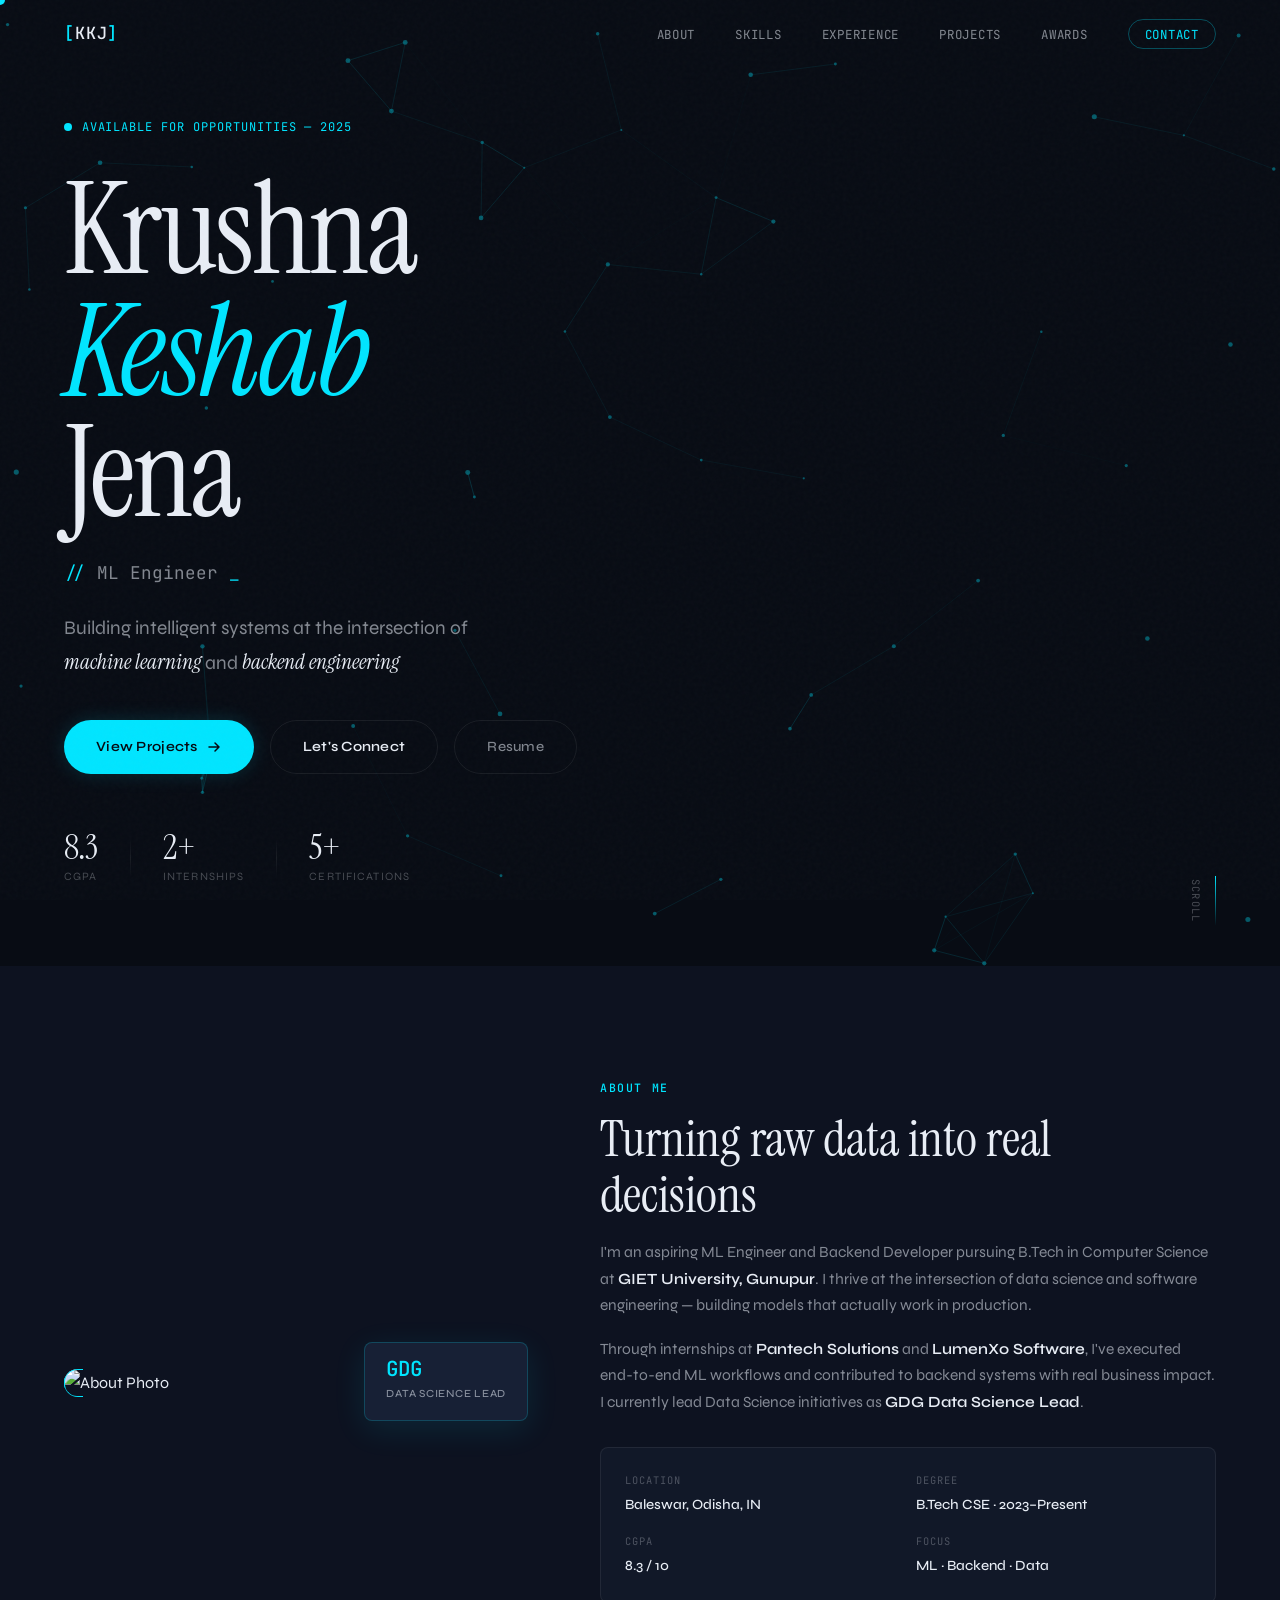
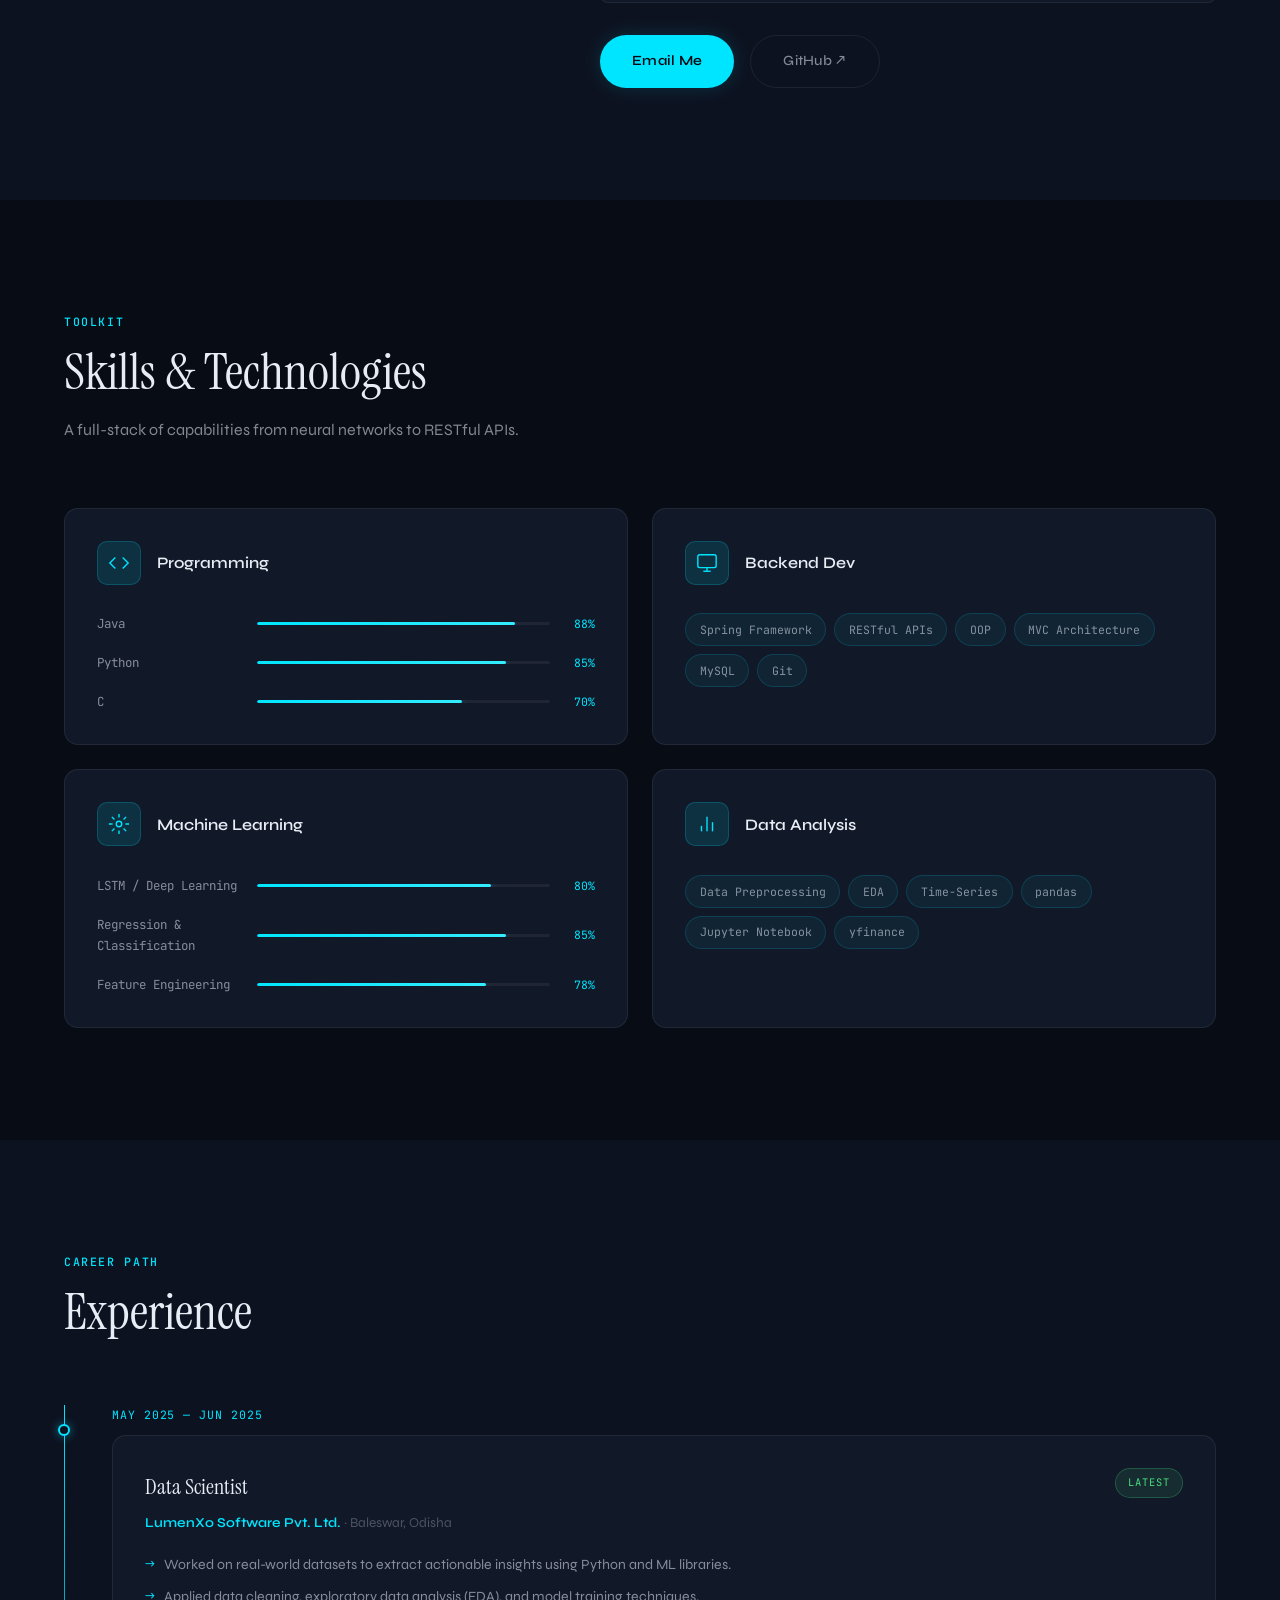
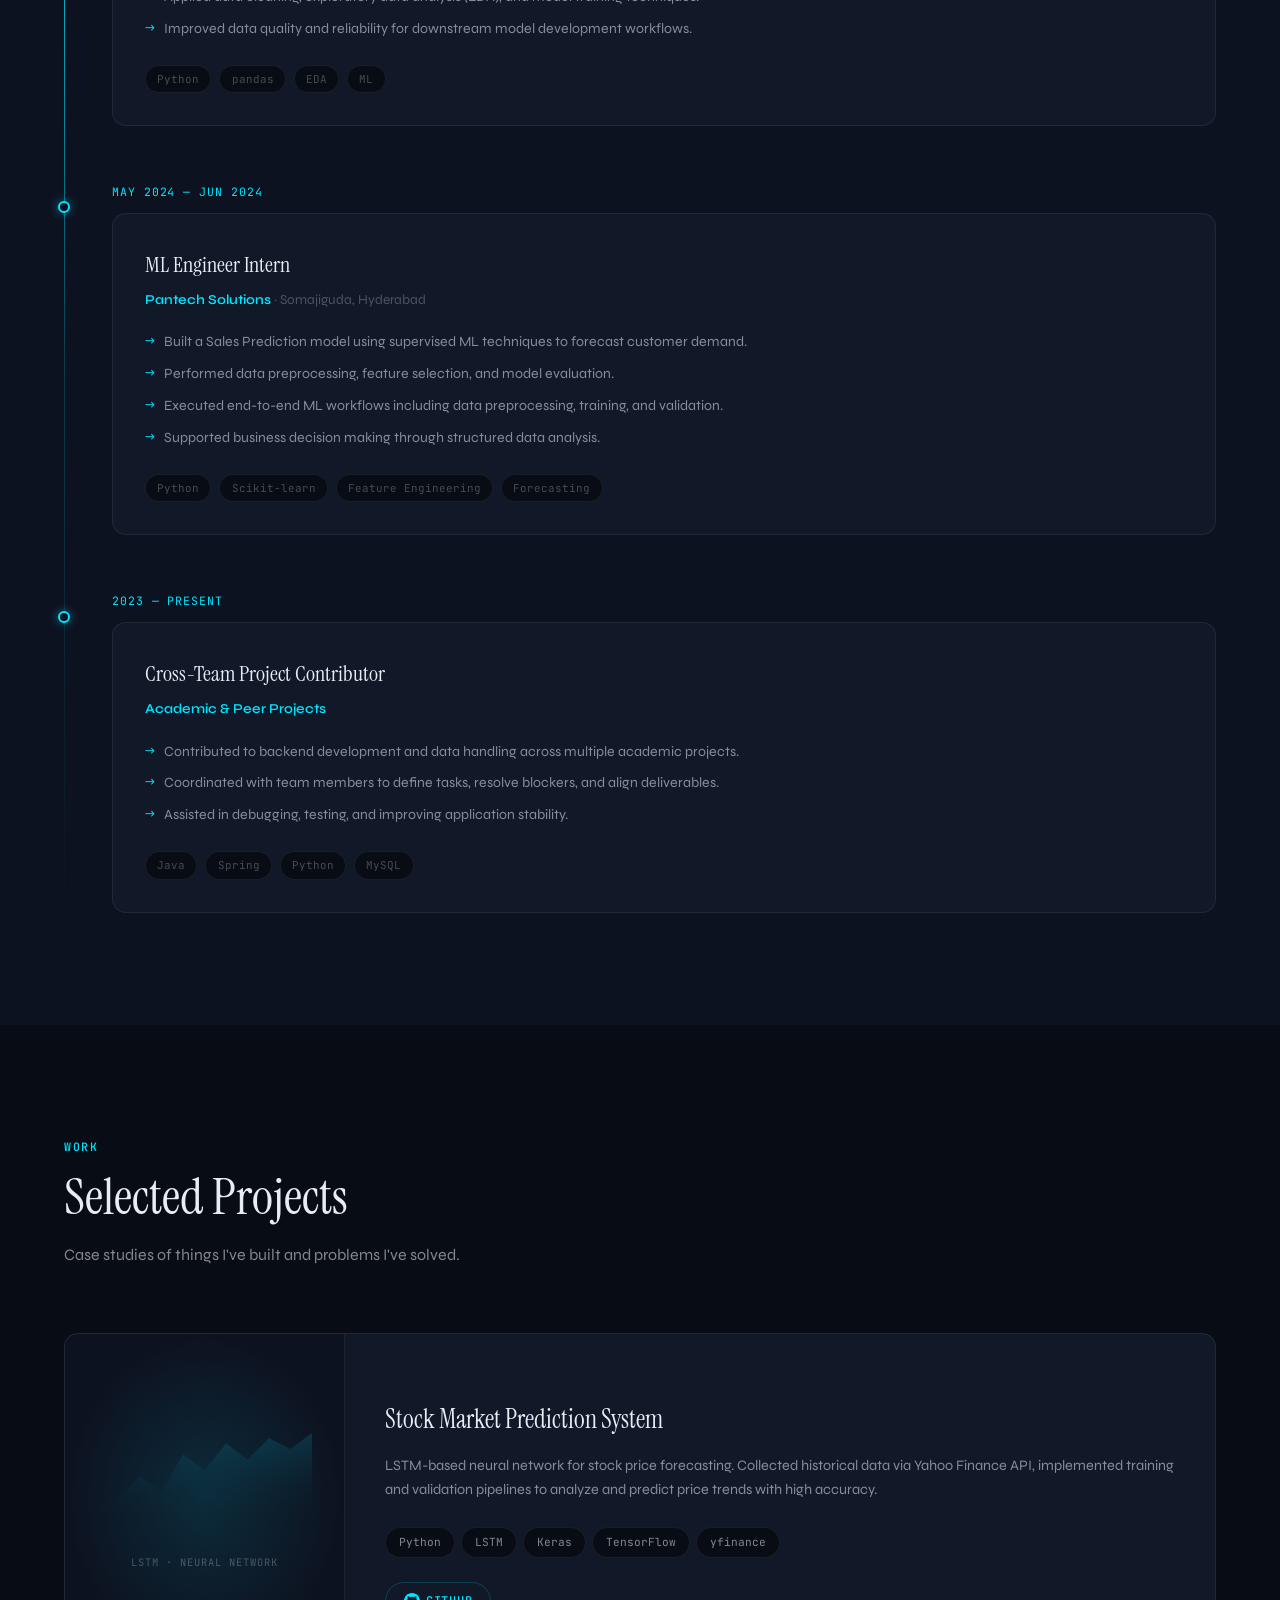
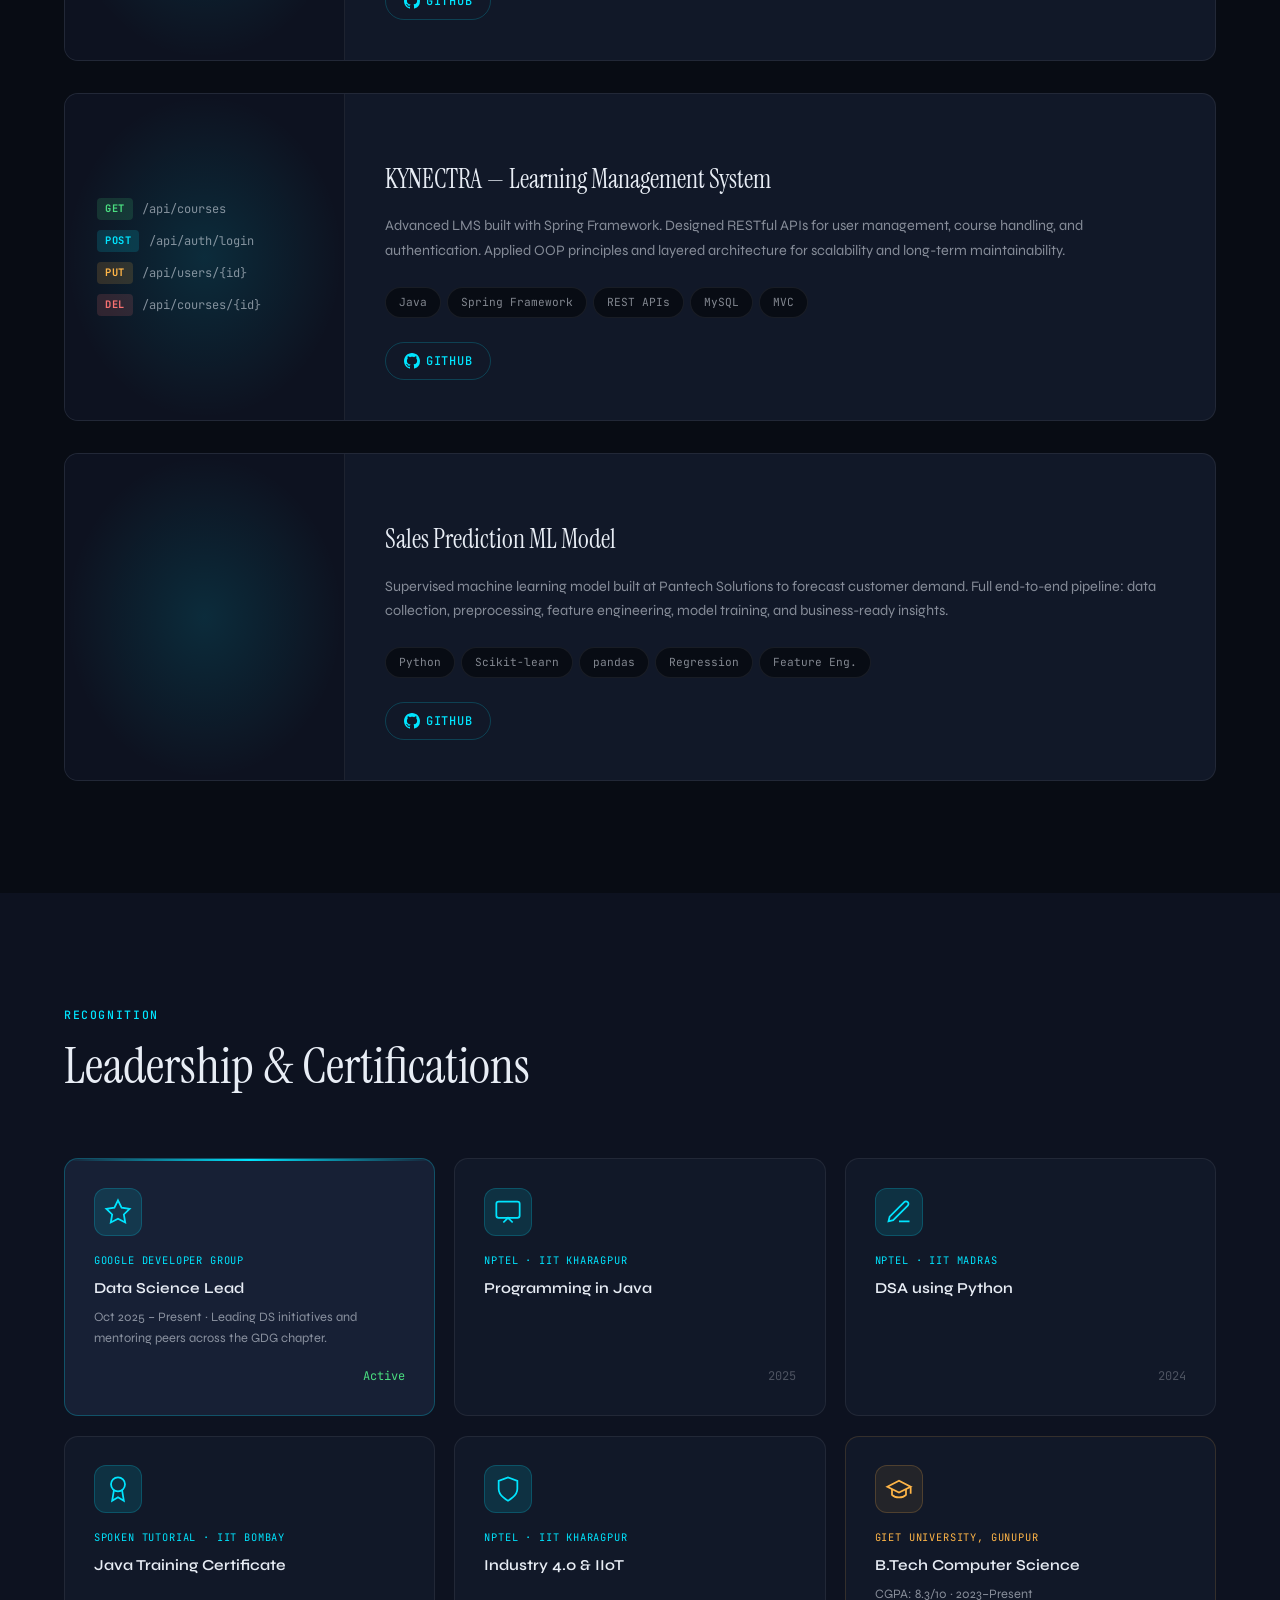
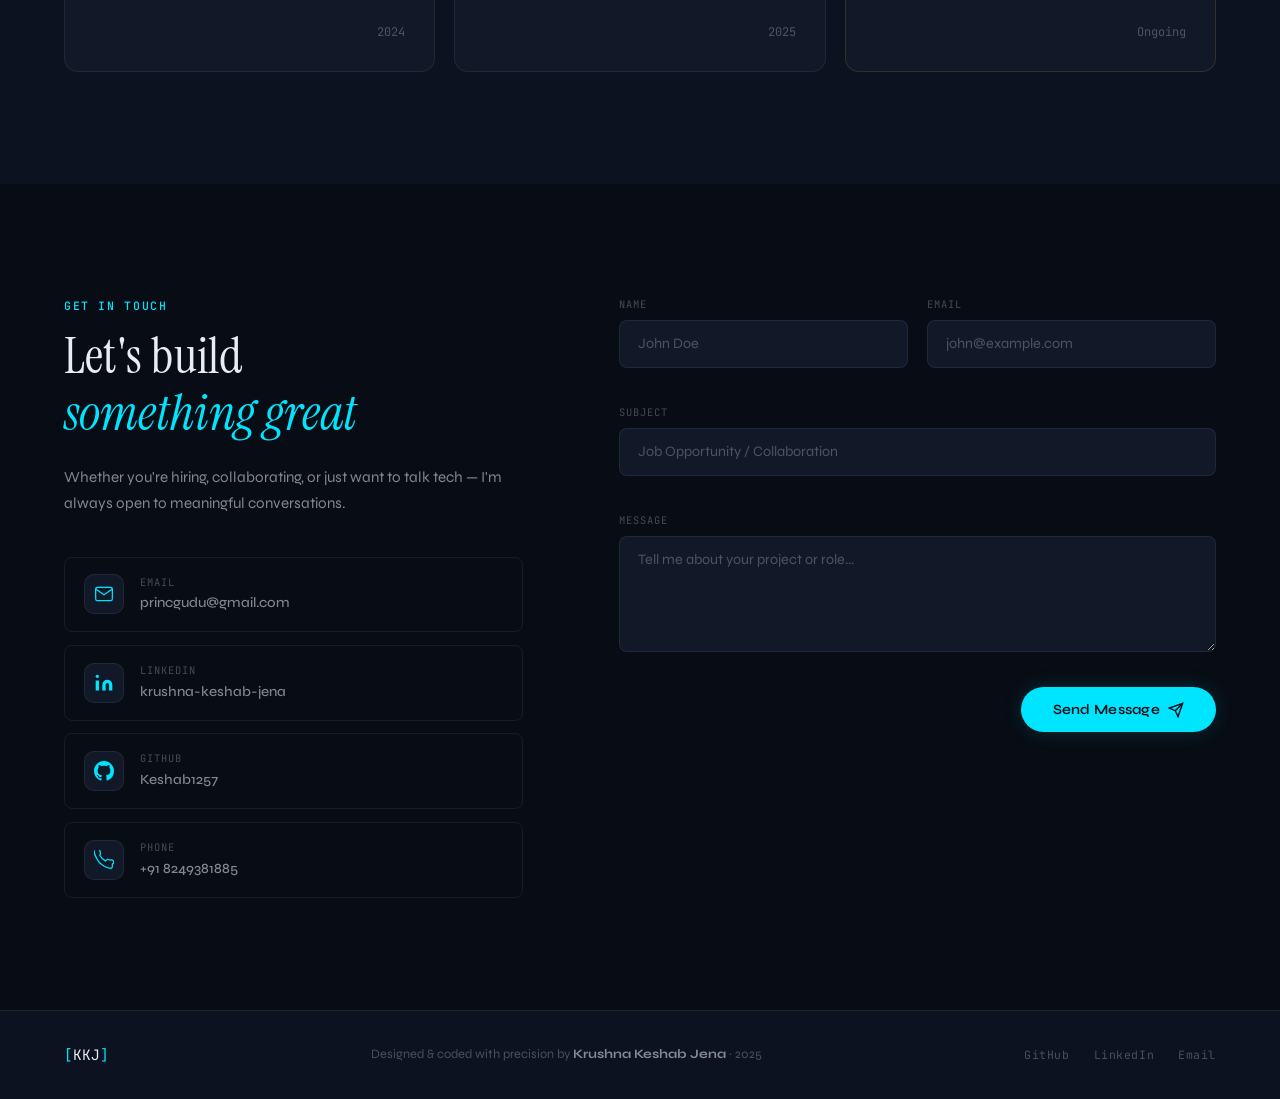
==== commit 2e1c3823: "changed the name in files" ====
--- a/index.html
+++ b/index.html
@@ -679,4 +679,4 @@
   <script src="script.js"></script>
 </body>
 
-</html>
+</html>
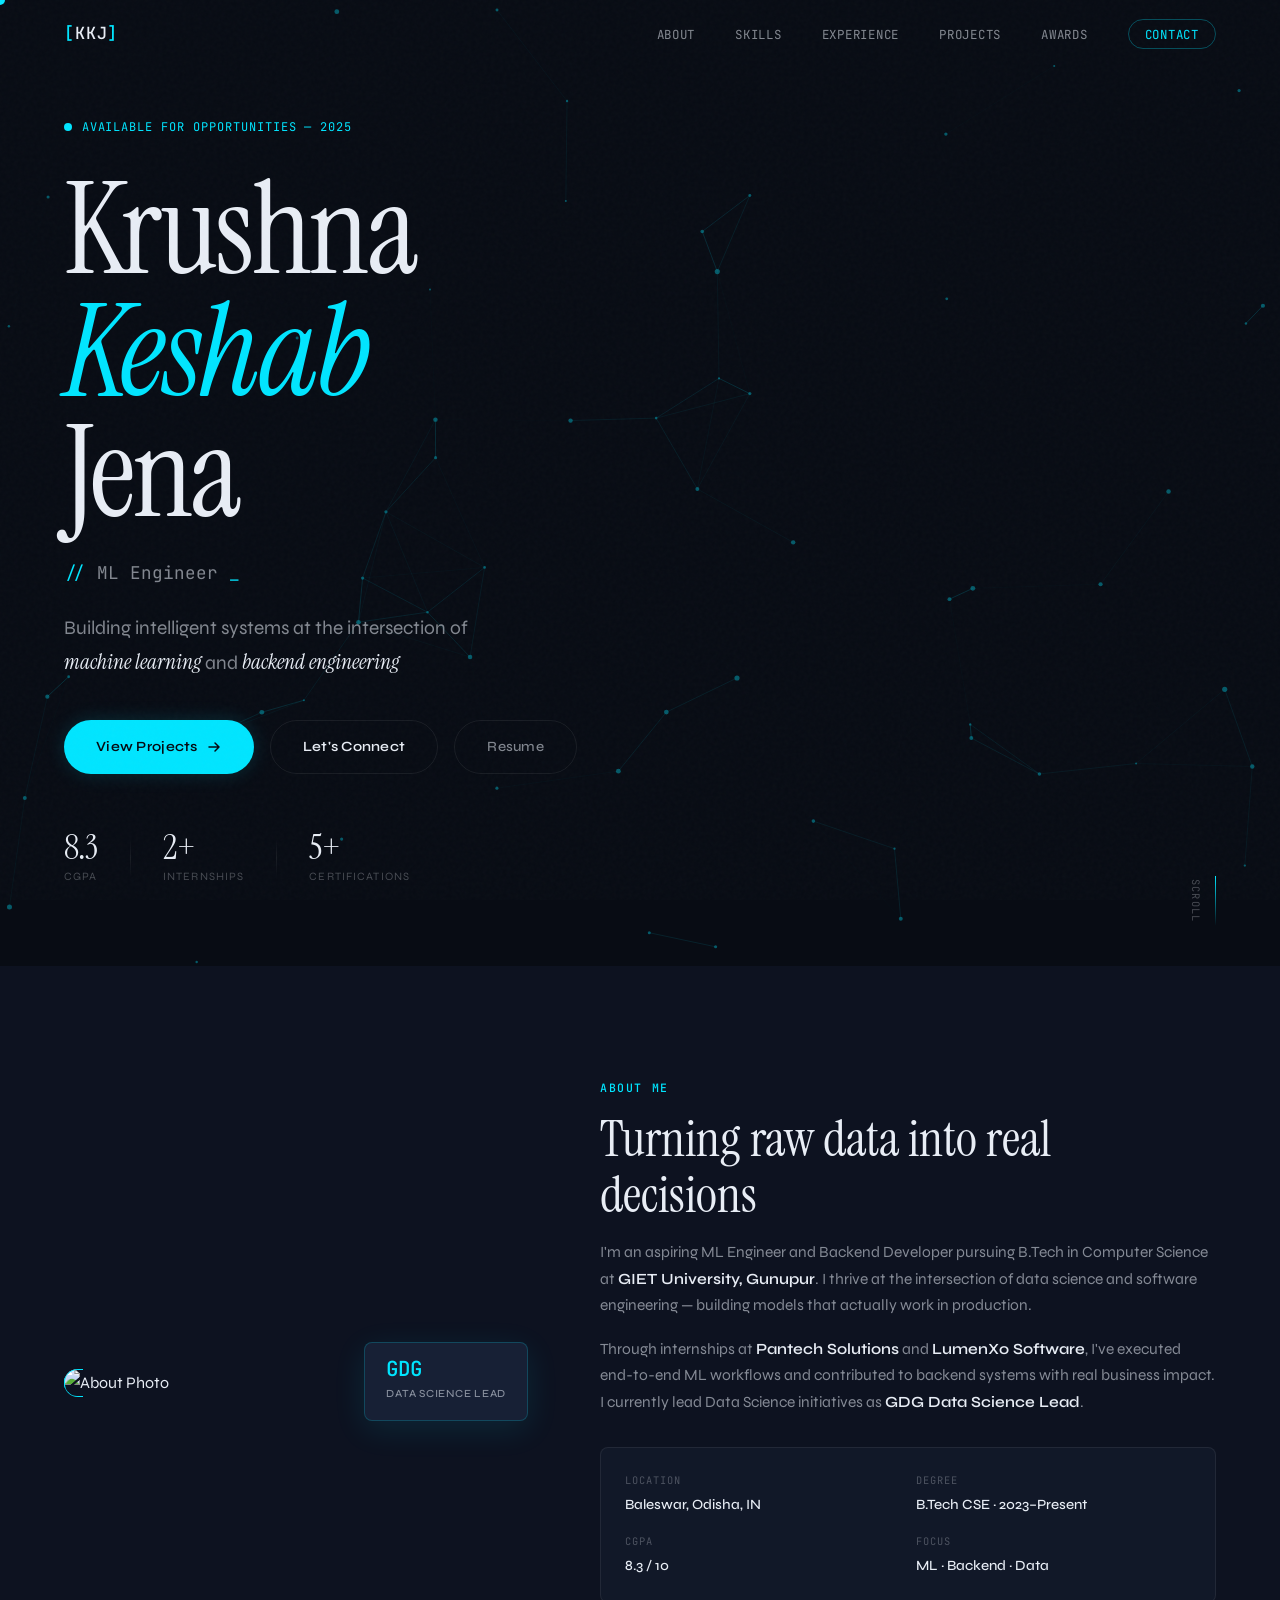
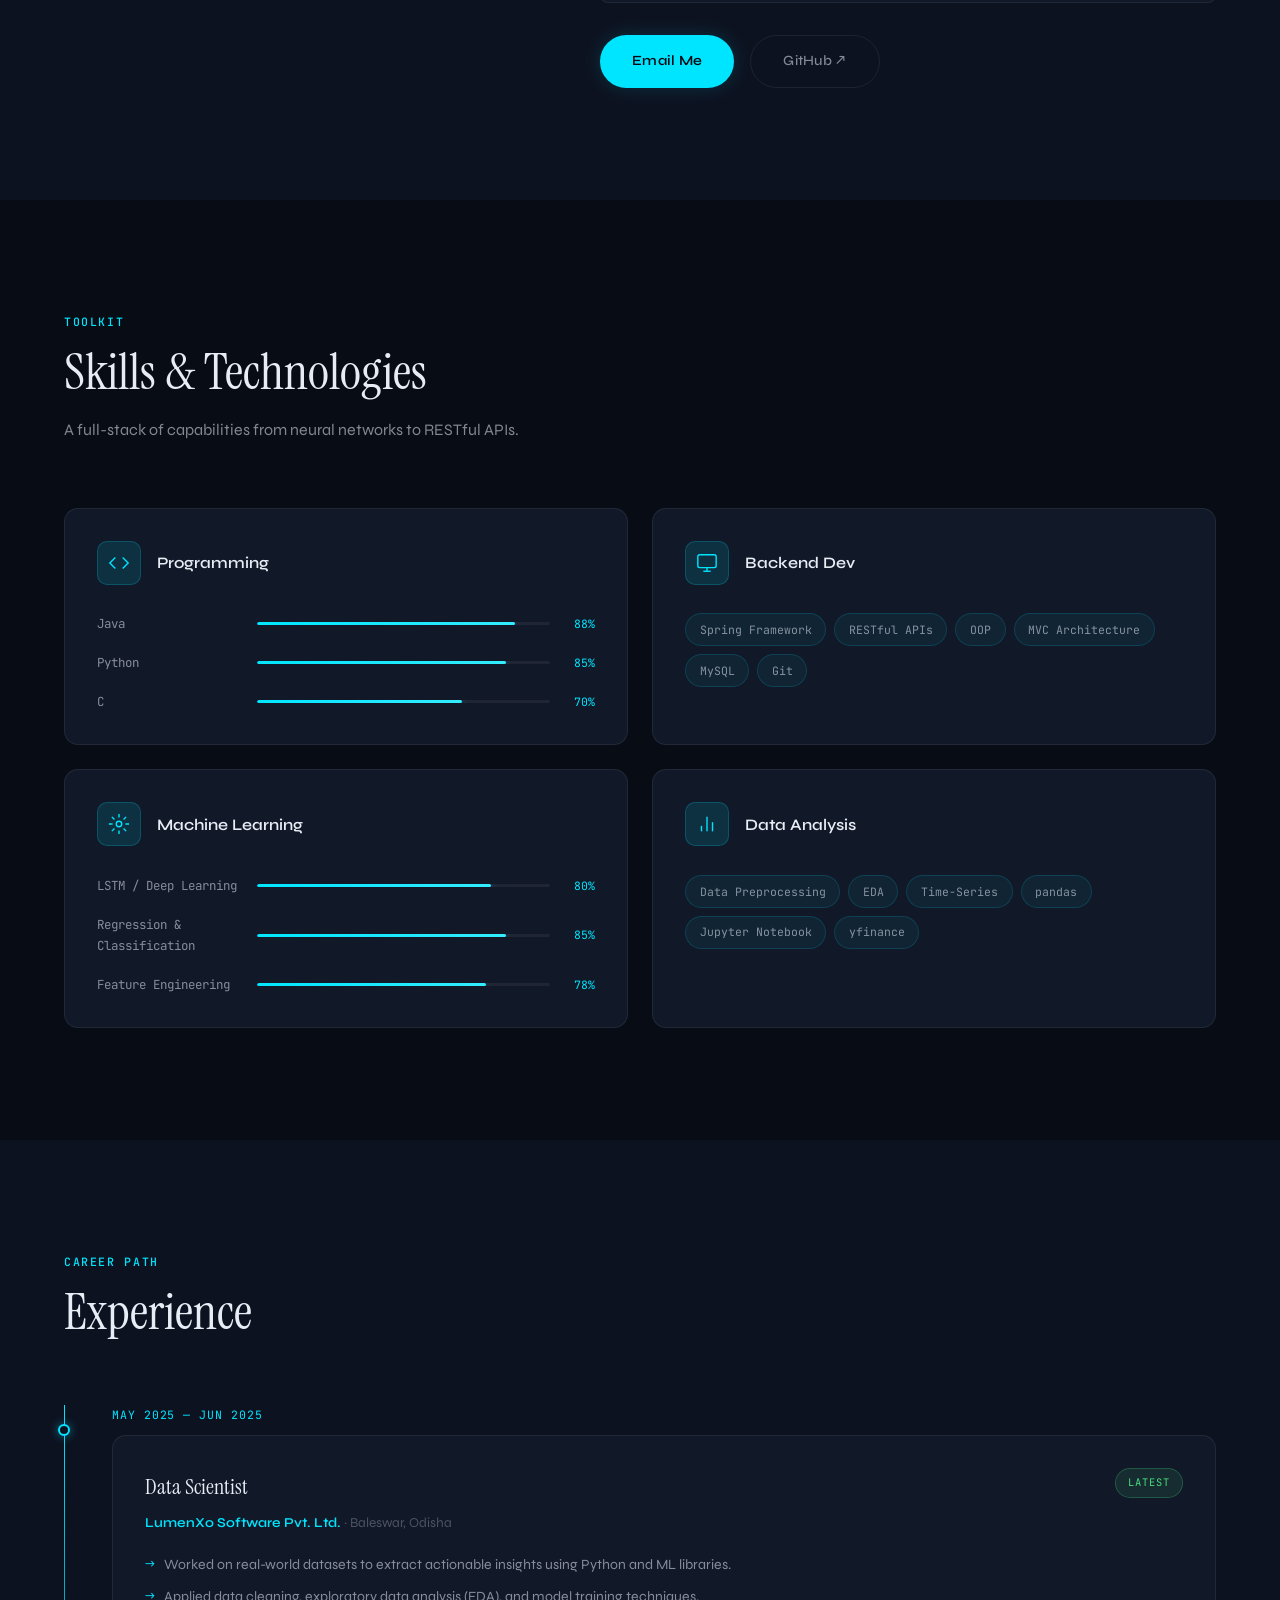
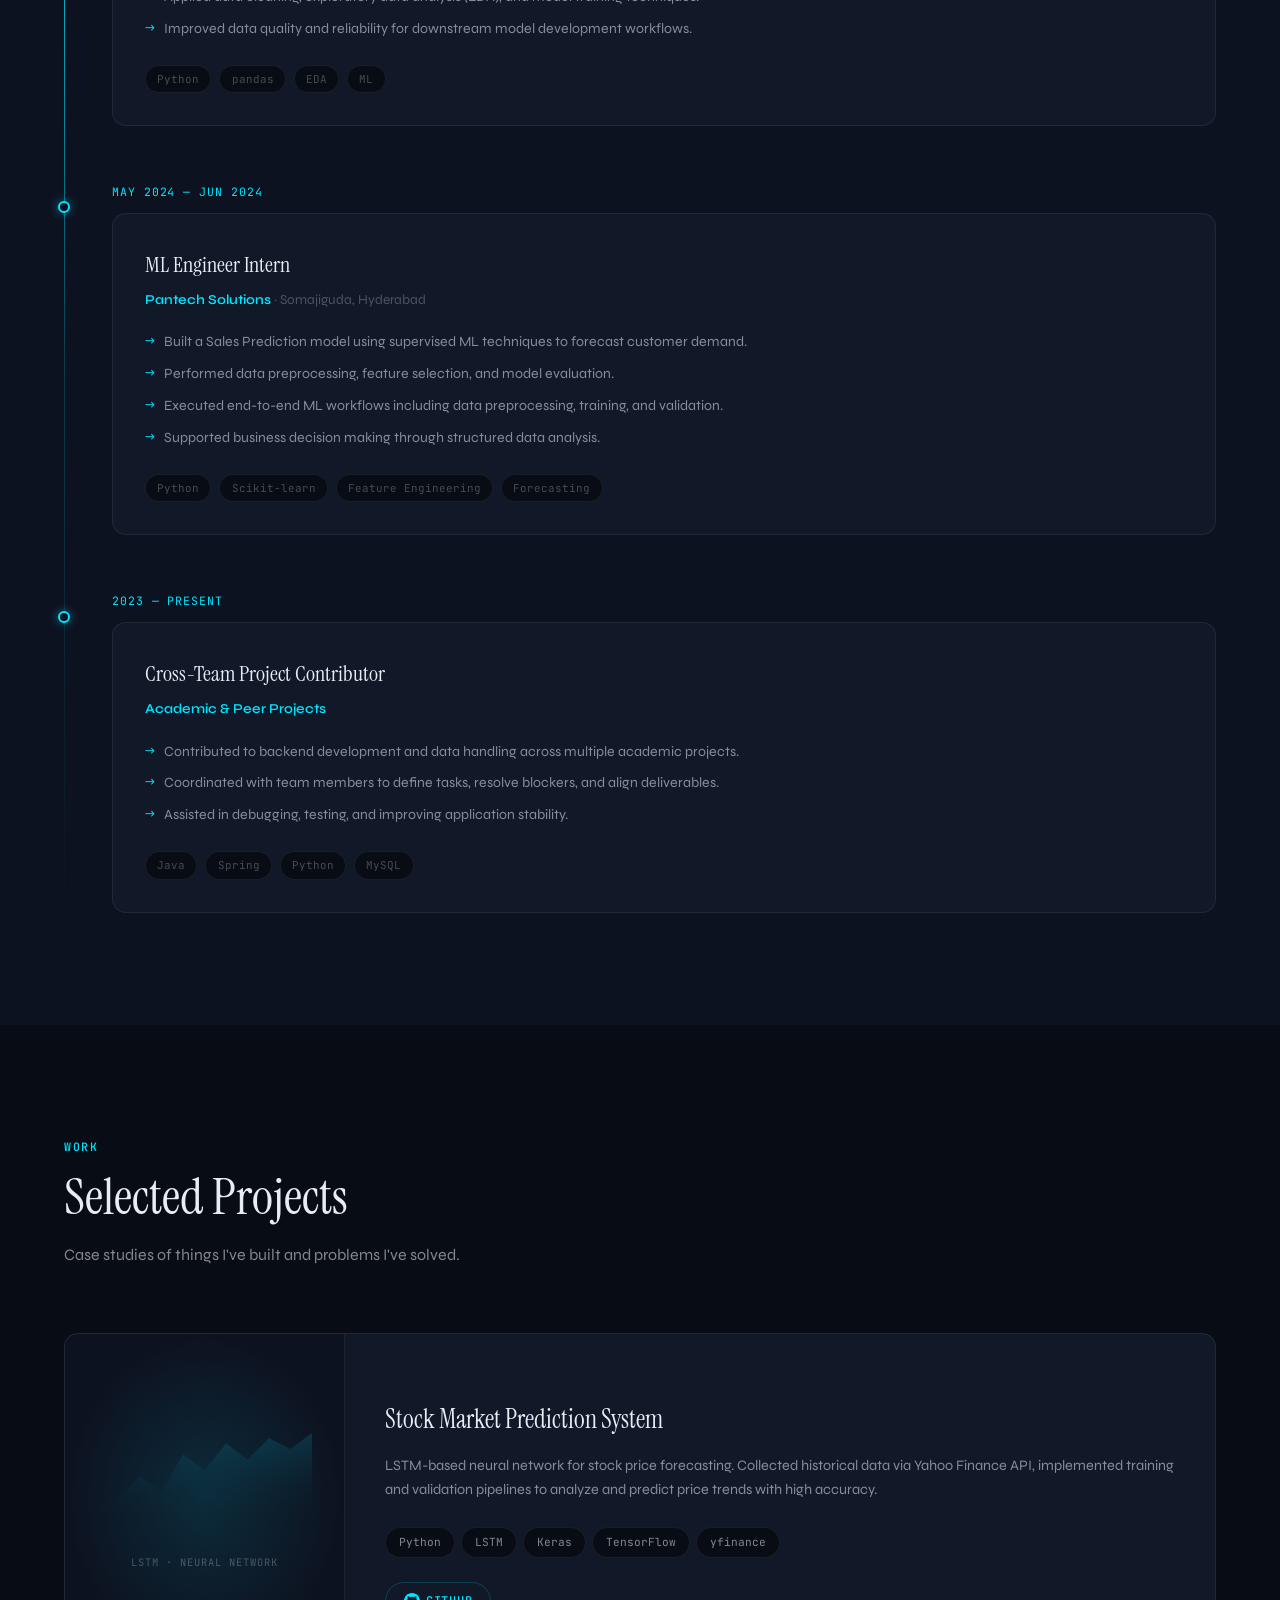
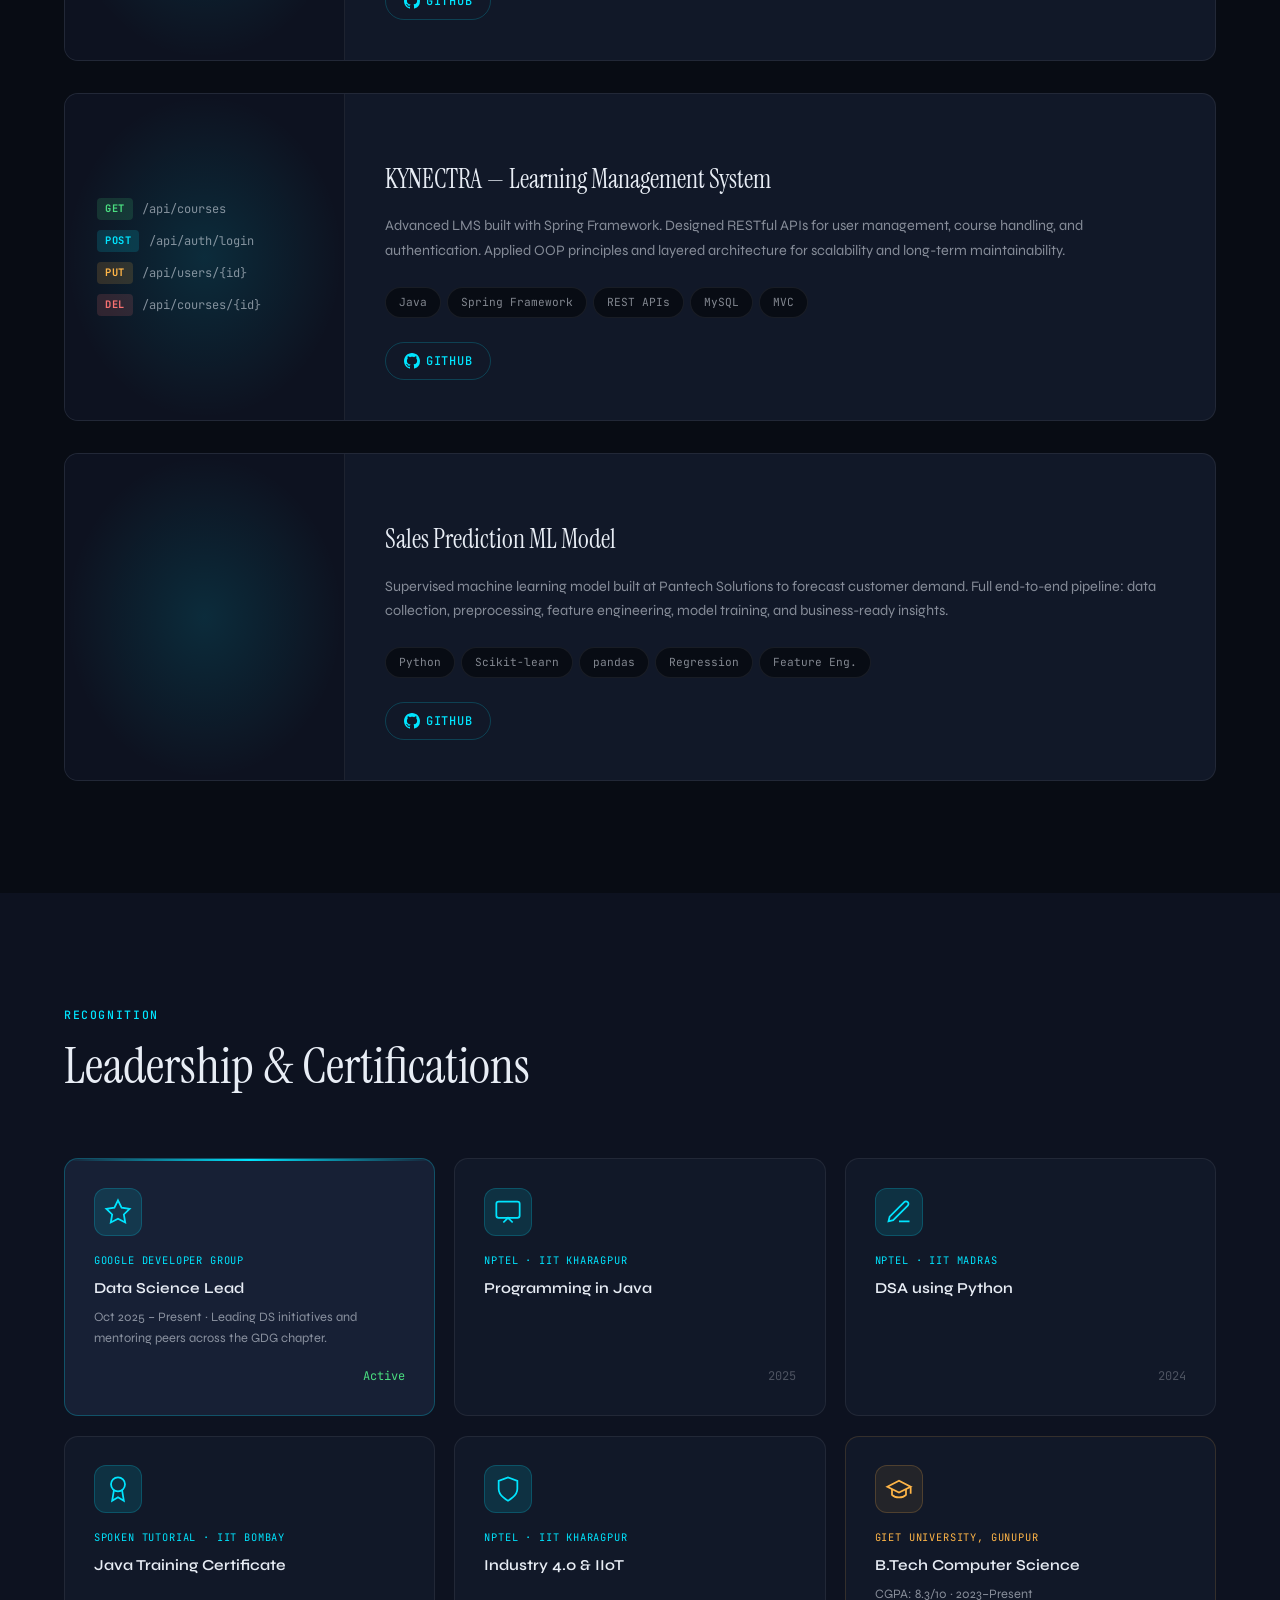
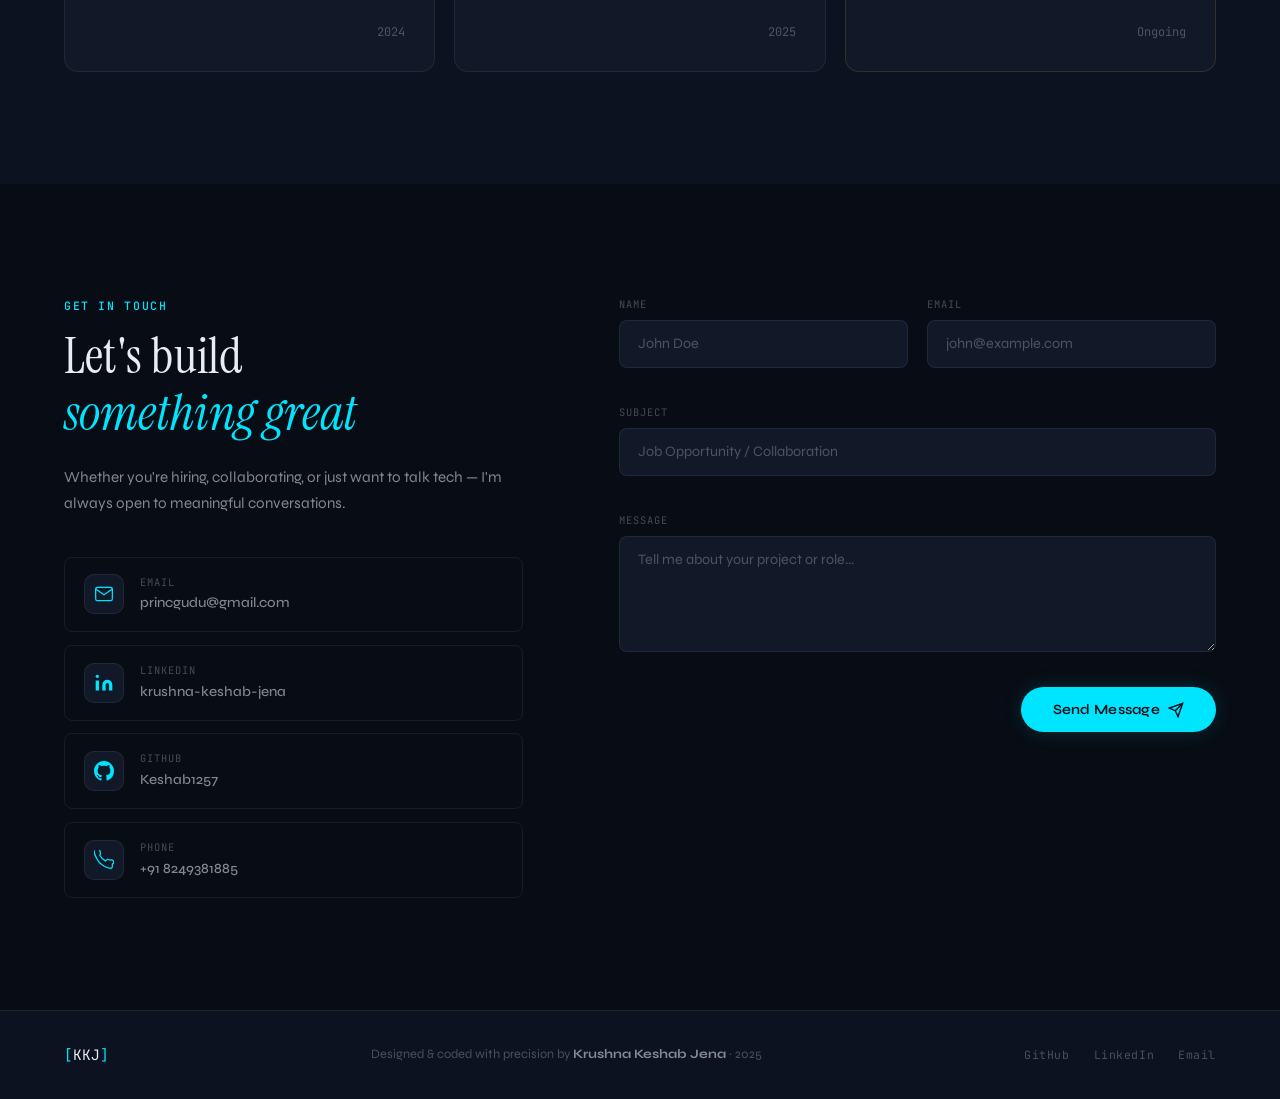
==== commit 459554dd: "Merge branch 'main' of https://github.com/Keshab1257/Portfolio_Krushna_keshab_Jena" ====
--- a/index.html
+++ b/index.html
@@ -679,4 +679,4 @@
   <script src="script.js"></script>
 </body>
 
-</html>+</html>
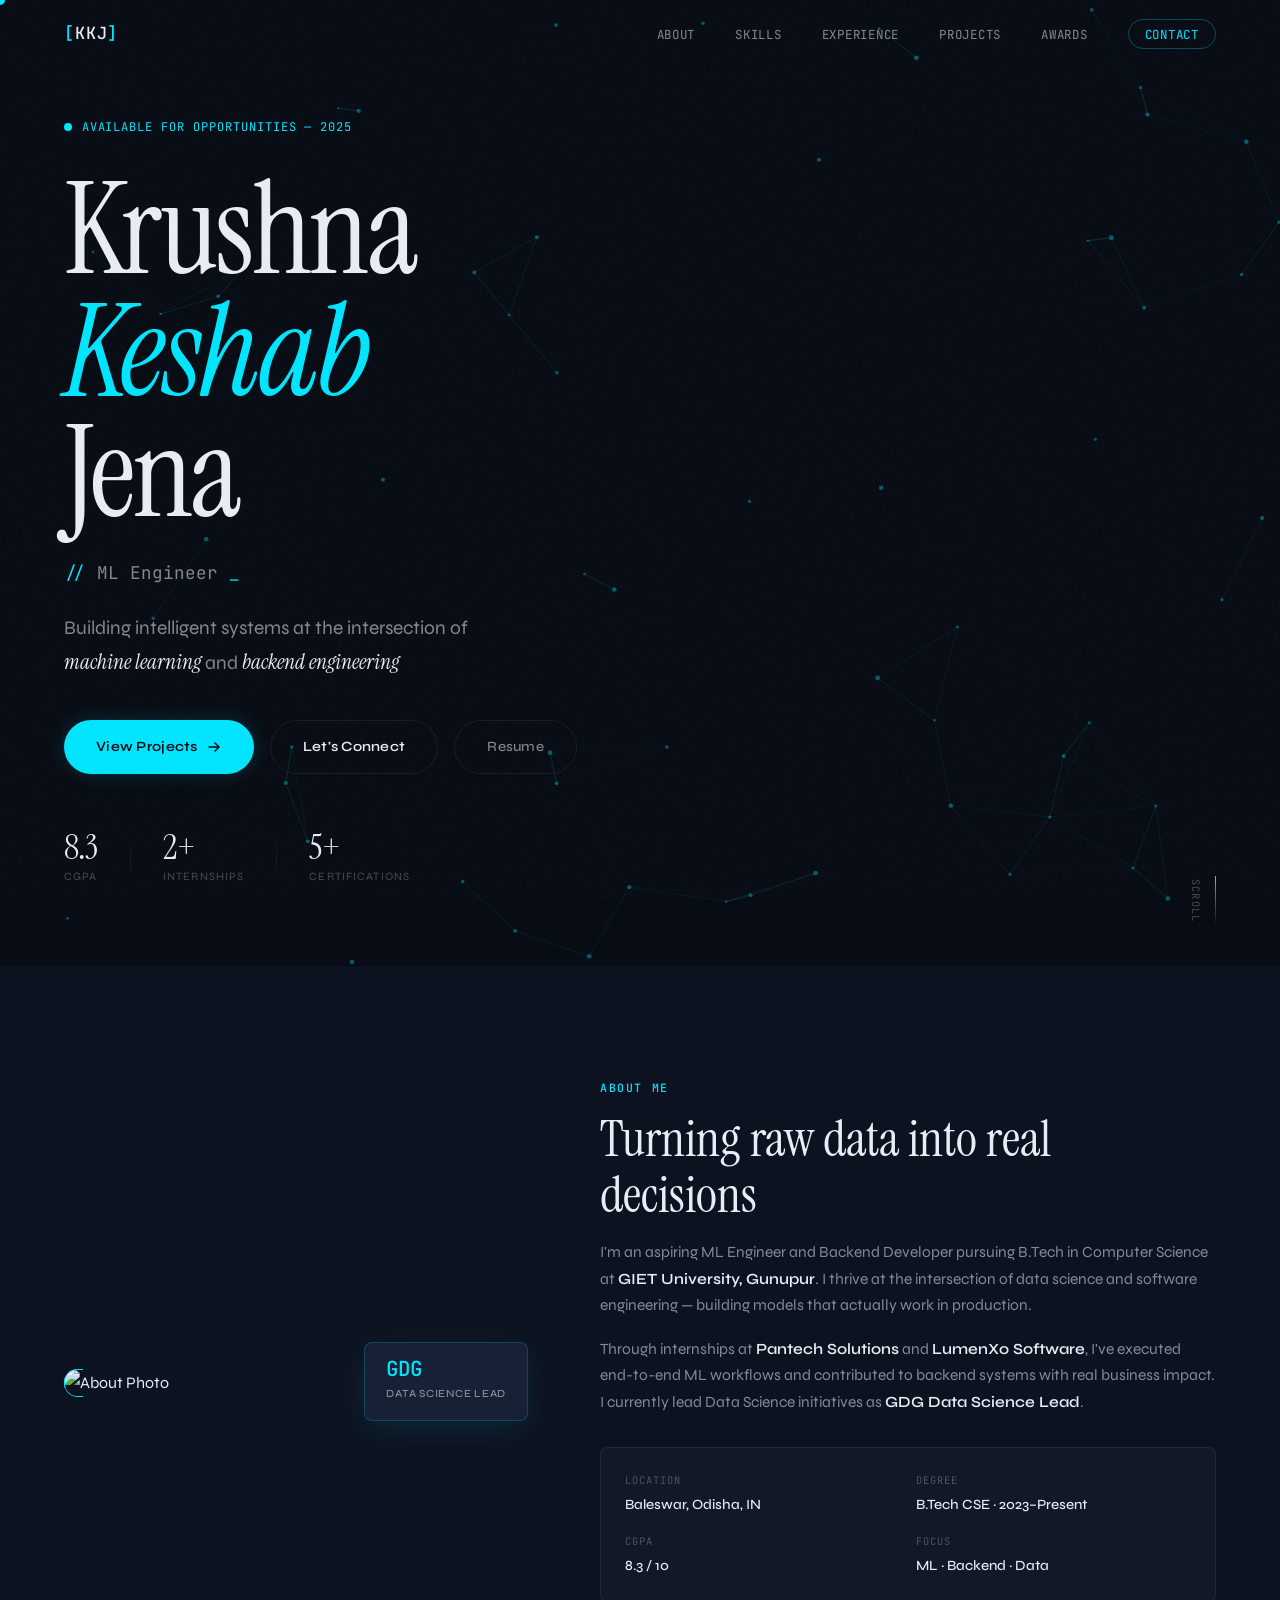
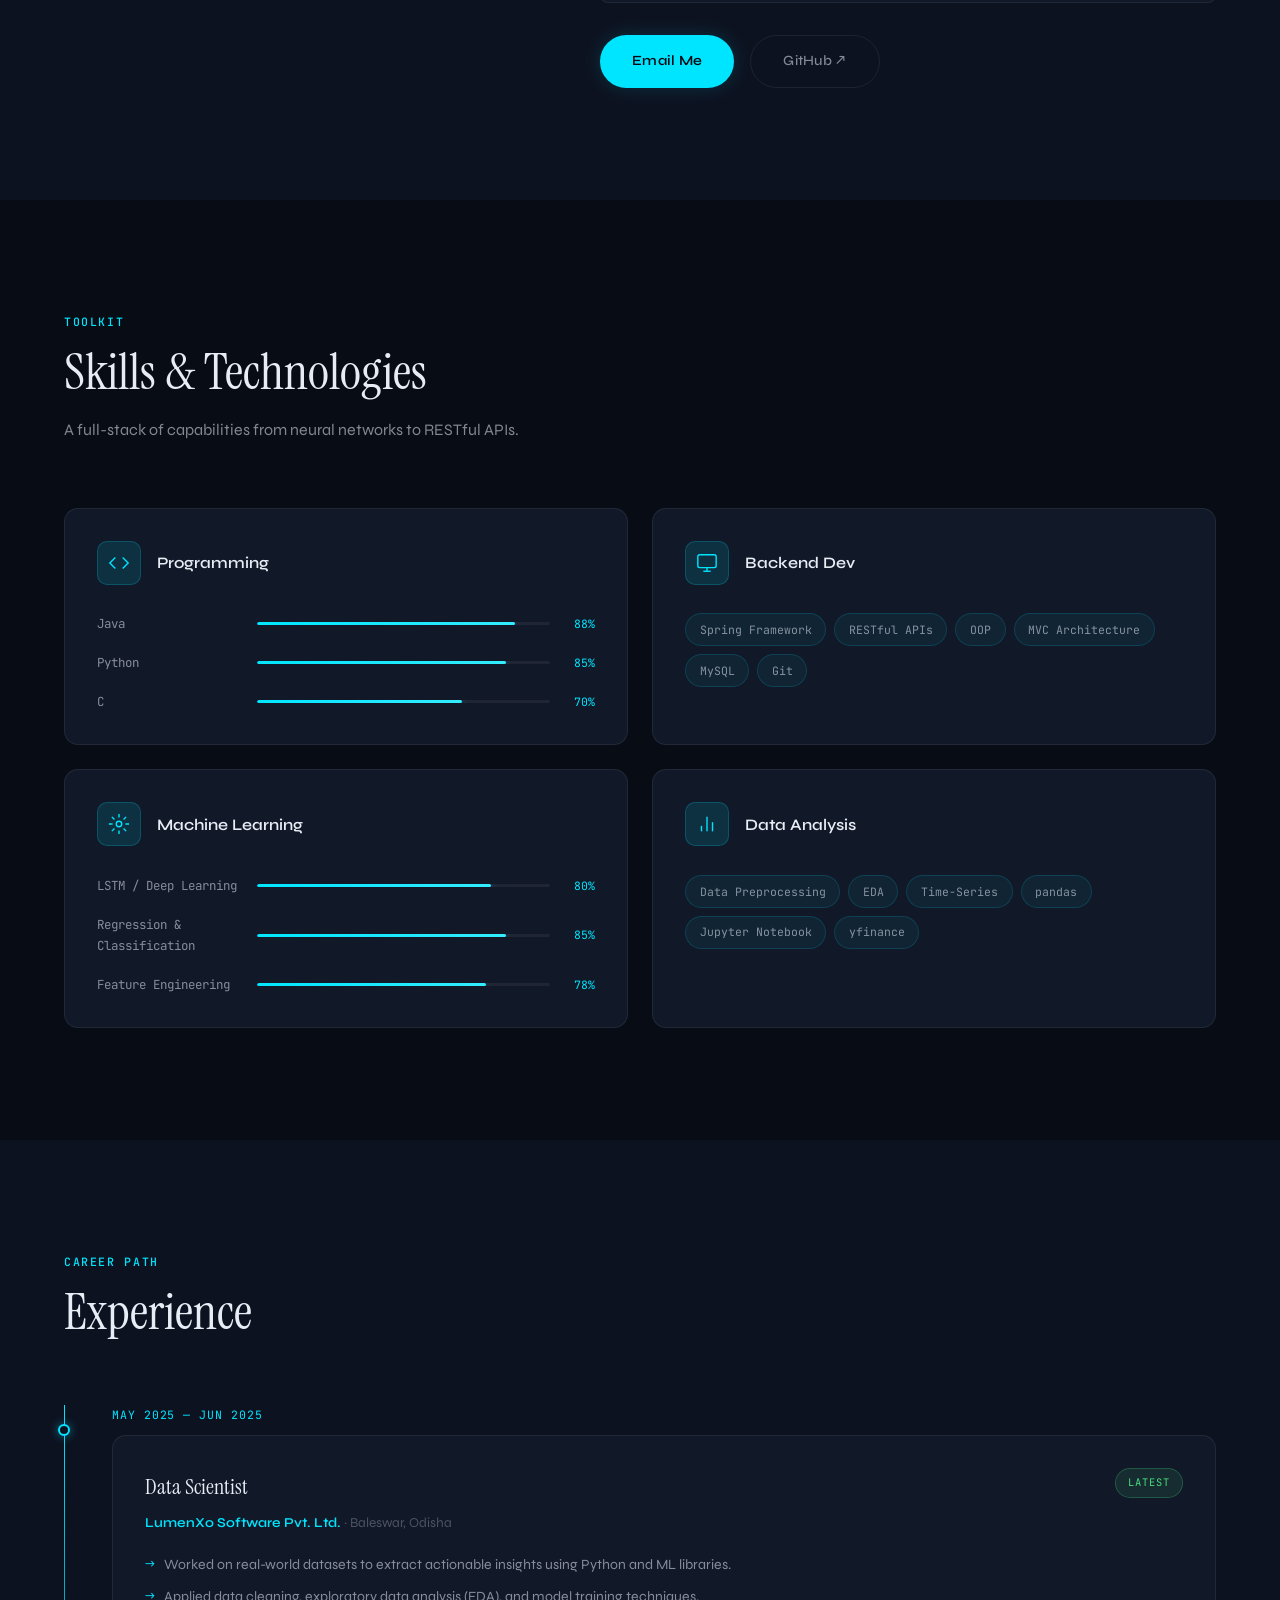
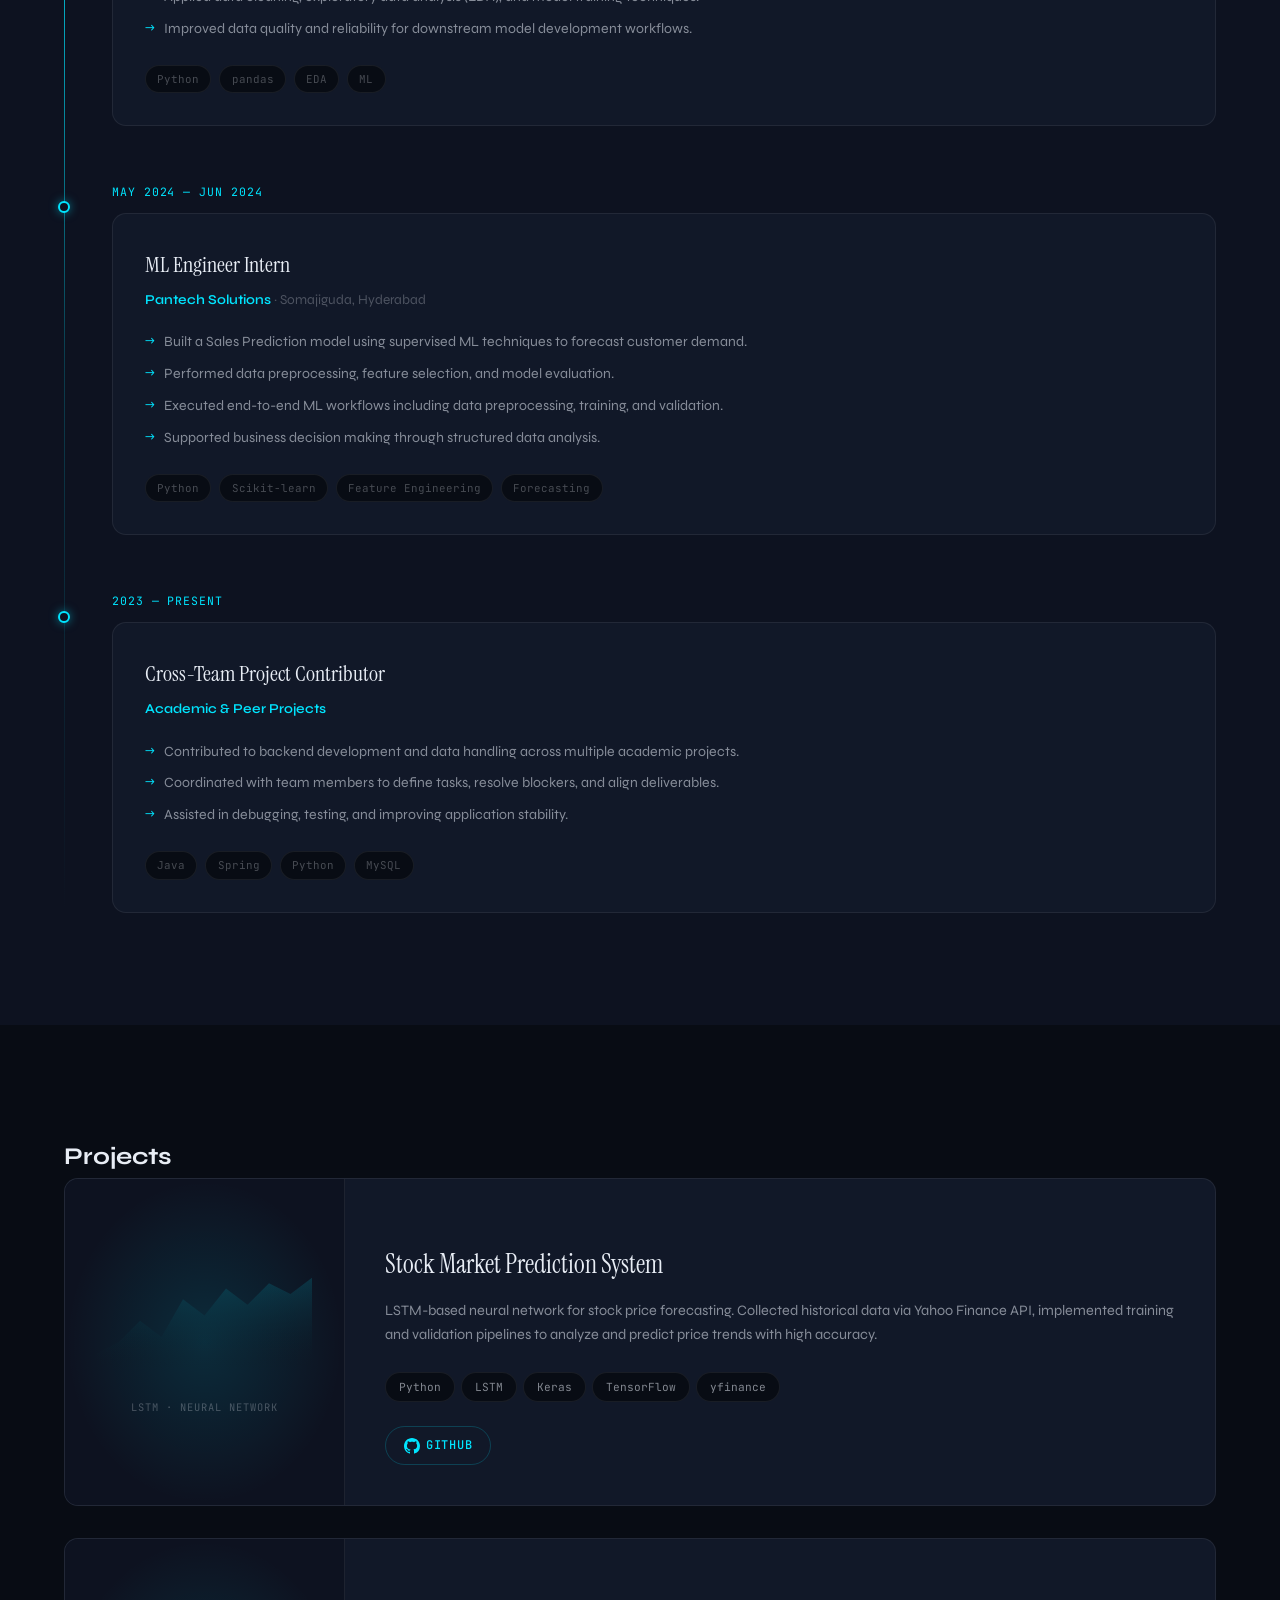
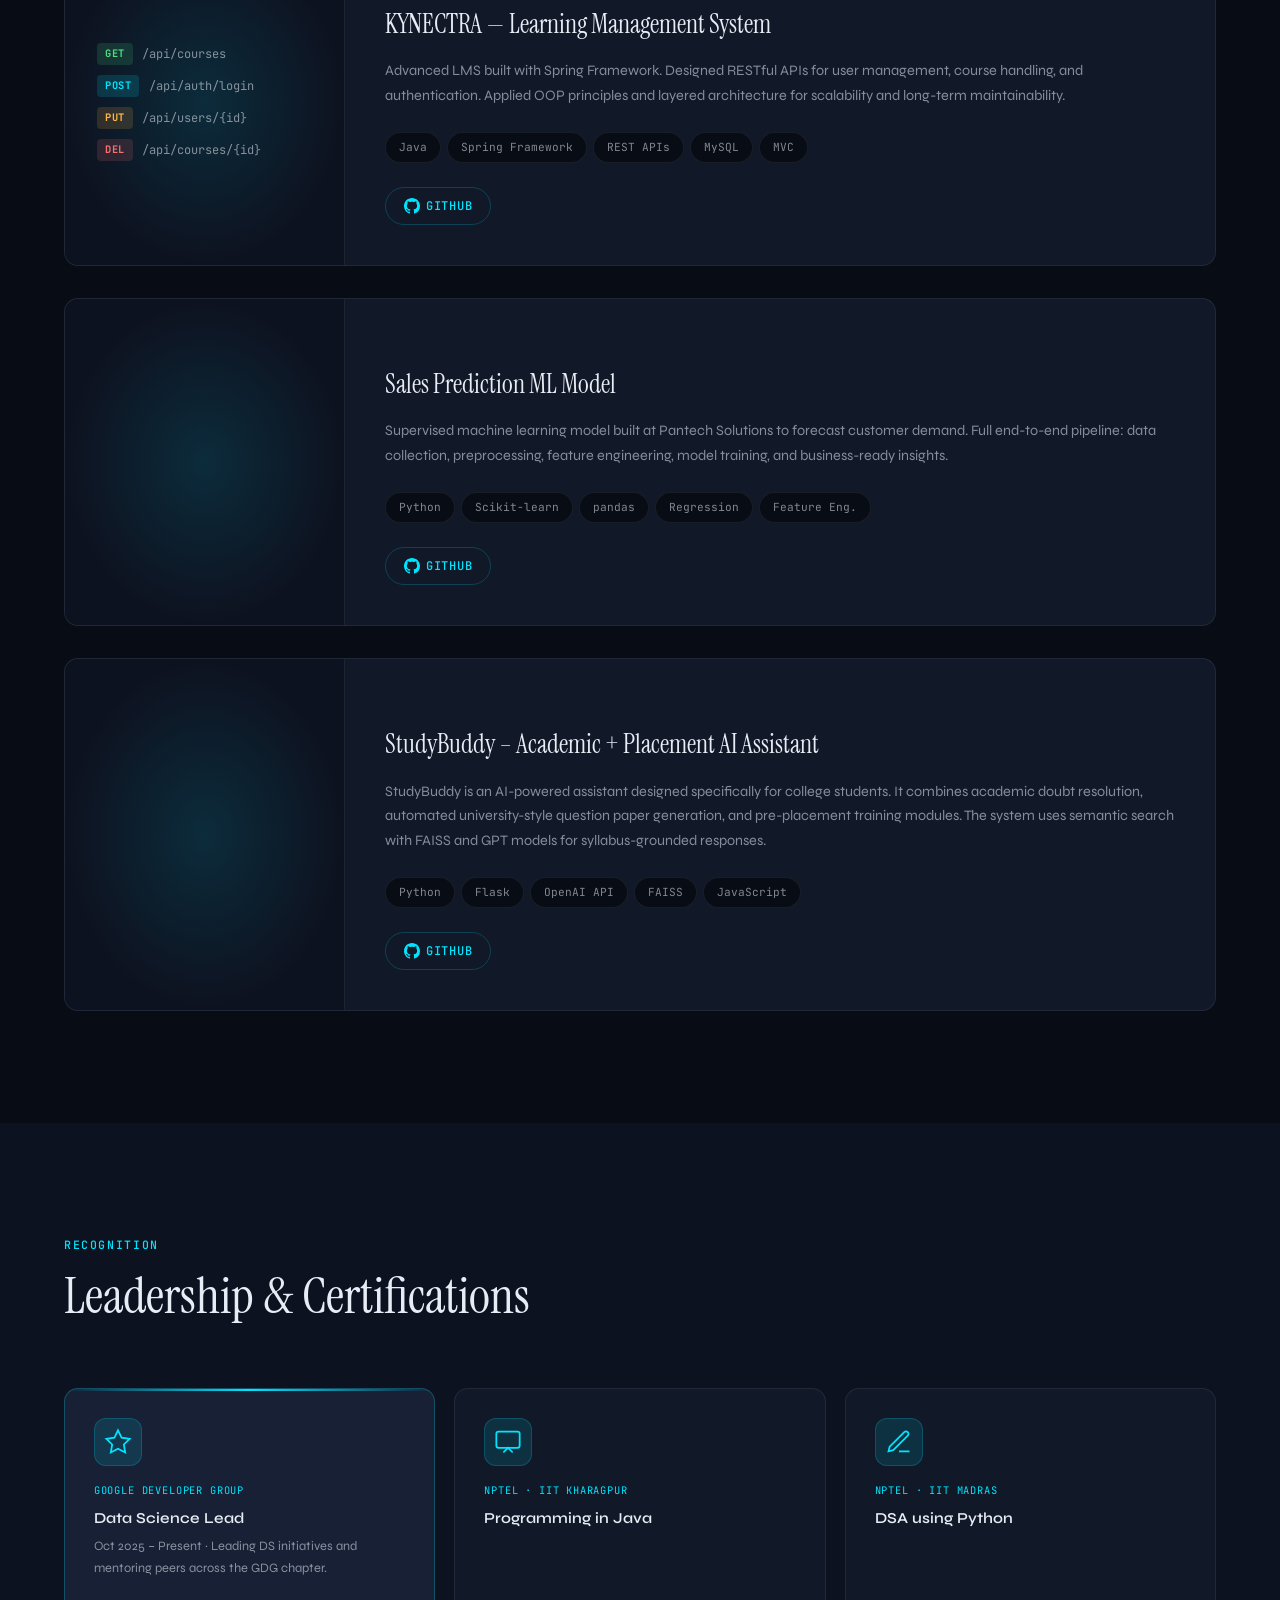
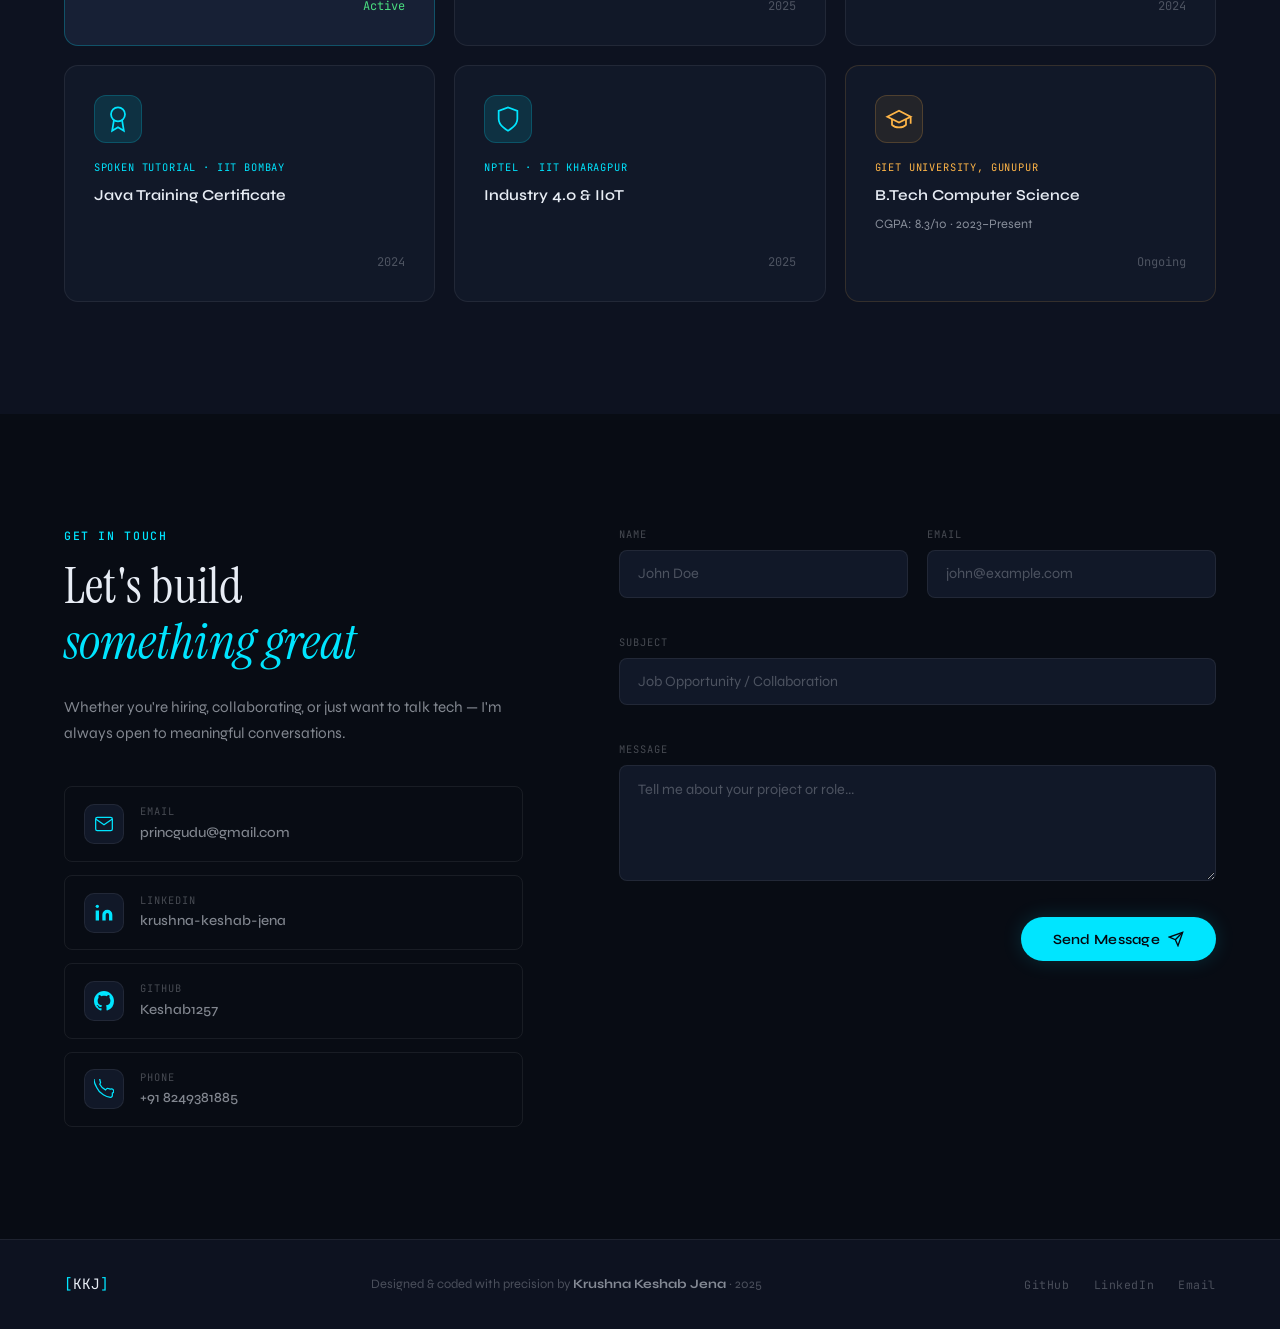
==== commit 916e58e5: "new project section added" ====
--- a/index.html
+++ b/index.html
@@ -342,12 +342,8 @@
 
   <!-- ══ PROJECTS ══ -->
   <section id="projects">
+    <h2>Projects</h2>
     <div class="section-container">
-      <div class="section-head reveal">
-        <div class="section-eyebrow">Work</div>
-        <h2 class="section-title">Selected Projects</h2>
-        <p class="section-sub">Case studies of things I've built and problems I've solved.</p>
-      </div>
       <div class="projects-grid">
 
         <!-- Project 1 -->
@@ -464,6 +460,45 @@
           </div>
         </article>
 
+
+        <!-- Project 4 -->
+        <article class="project-card reveal" data-tilt>
+          <div class="pc-number">05</div>
+          <div class="pc-visual">
+            <div class="pc-visual-inner">
+              <div class="bars-anim">
+                <div class="bar-vis" style="height:60%"></div>
+                <div class="bar-vis" style="height:85%"></div>
+                <div class="bar-vis" style="height:45%"></div>
+                <div class="bar-vis" style="height:95%"></div>
+                <div class="bar-vis" style="height:70%"></div>
+                <div class="bar-vis" style="height:55%"></div>
+                <div class="bar-vis" style="height:80%"></div>
+              </div>
+            </div>
+          </div>
+          <div class="pc-body">
+            <h3 class="pc-title">StudyBuddy – Academic + Placement AI Assistant</h3>
+            <p class="pc-desc">StudyBuddy is an AI-powered assistant designed specifically for college students. It
+              combines academic doubt resolution, automated university-style question paper generation, and
+              pre-placement training modules. The system uses semantic search with FAISS and GPT models for
+              syllabus-grounded responses.</p>
+            <div class="pc-tech">
+              <span>Python</span><span>Flask</span><span>OpenAI API</span><span>FAISS</span><span>JavaScript</span>
+            </div>
+            <div class="pc-links">
+              <a href="https://github.com/Keshab1257/HackNovation_Team-Aspire_StudyBuddy_Psid-HK19" target="_blank"
+                class="pc-link">
+                <svg width="16" height="16" viewBox="0 0 24 24" fill="currentColor">
+                  <path
+                    d="M12 0C5.37 0 0 5.37 0 12c0 5.31 3.435 9.795 8.205 11.385.6.105.825-.255.825-.57 0-.285-.015-1.23-.015-2.235-3.015.555-3.795-.735-4.035-1.41-.135-.345-.72-1.41-1.23-1.695-.42-.225-1.02-.78-.015-.795.945-.015 1.62.87 1.845 1.23 1.08 1.815 2.805 1.305 3.495.99.105-.78.42-1.305.765-1.605-2.67-.3-5.46-1.335-5.46-5.925 0-1.305.465-2.385 1.23-3.225-.12-.3-.54-1.53.12-3.18 0 0 1.005-.315 3.3 1.23.96-.27 1.98-.405 3-.405s2.04.135 3 .405c2.295-1.56 3.3-1.23 3.3-1.23.66 1.65.24 2.88.12 3.18.765.84 1.23 1.905 1.23 3.225 0 4.605-2.805 5.625-5.475 5.925.435.375.81 1.095.81 2.22 0 1.605-.015 2.895-.015 3.3 0 .315.225.69.825.57A12.02 12.02 0 0024 12c0-6.63-5.37-12-12-12z" />
+                </svg>
+                GitHub
+              </a>
+            </div>
+          </div>
+        </article>
+
       </div>
     </div>
   </section>
@@ -679,4 +714,4 @@
   <script src="script.js"></script>
 </body>
 
-</html>
+</html>
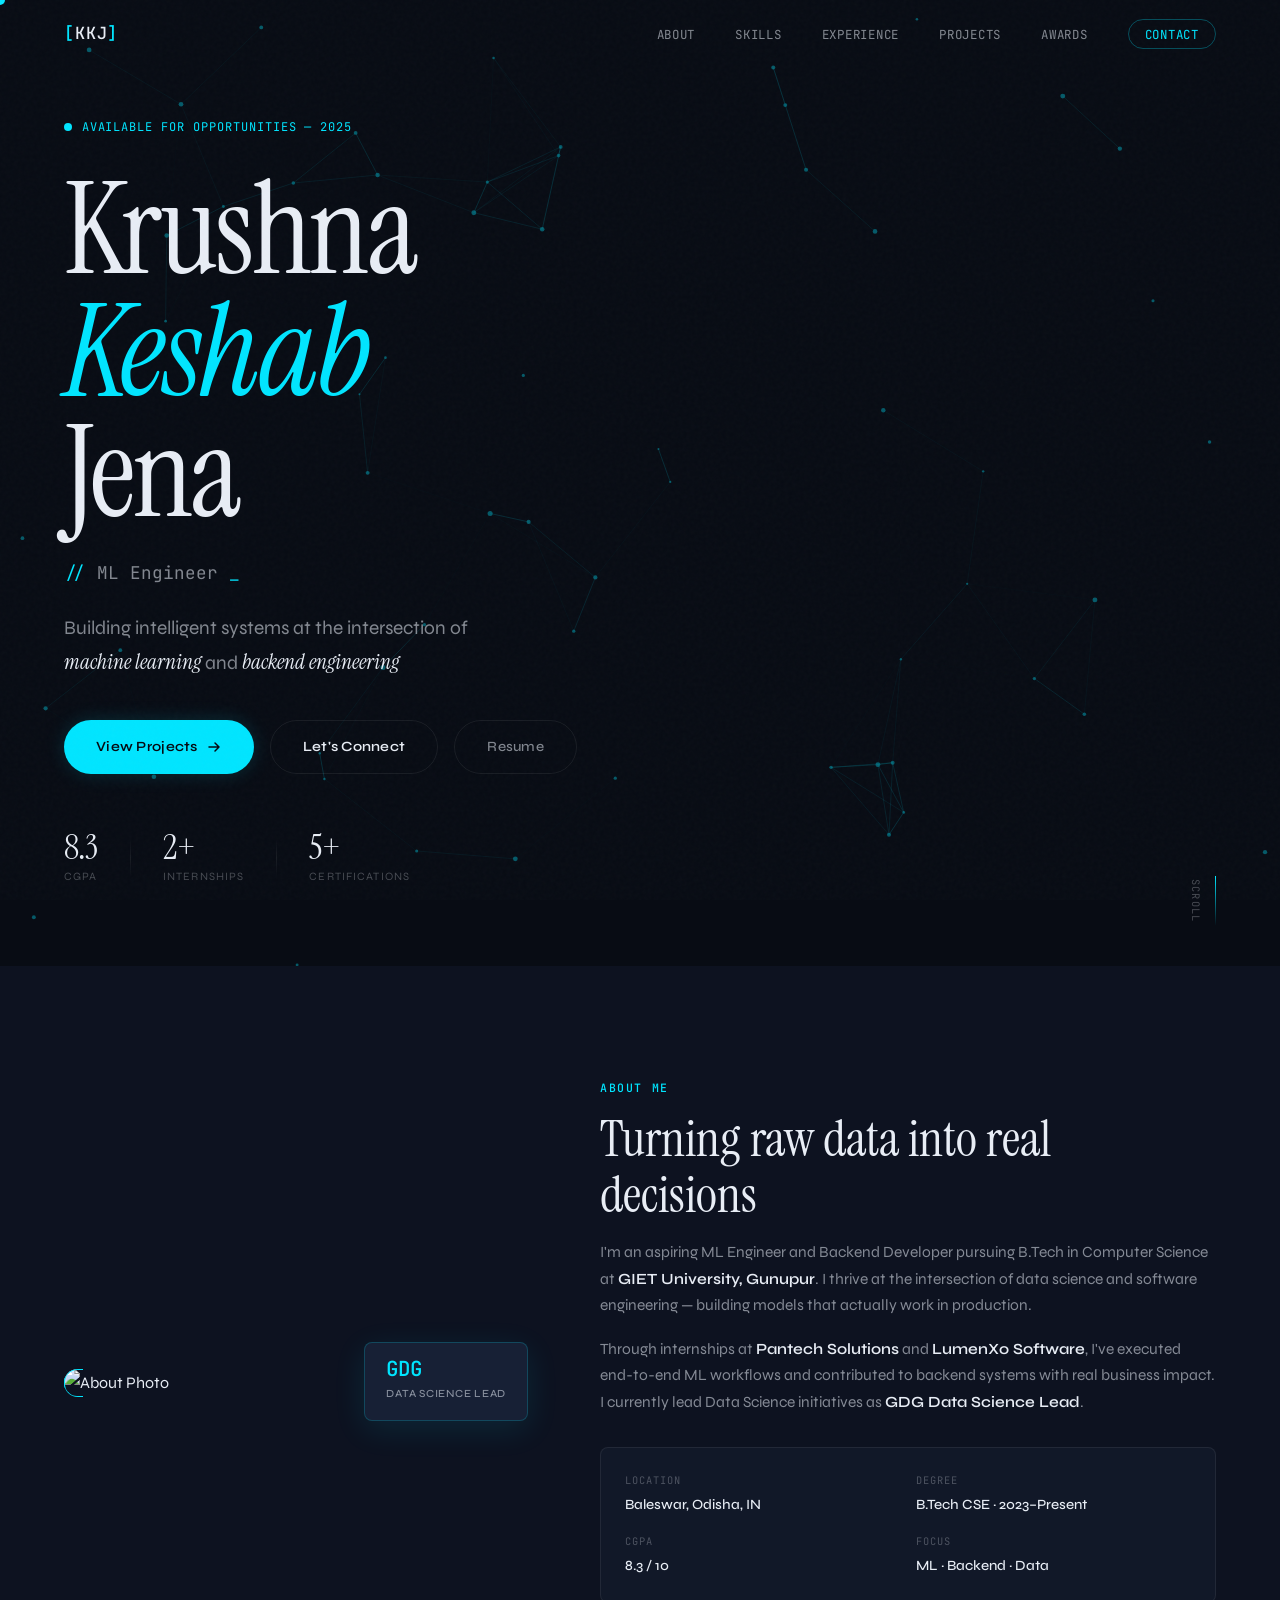
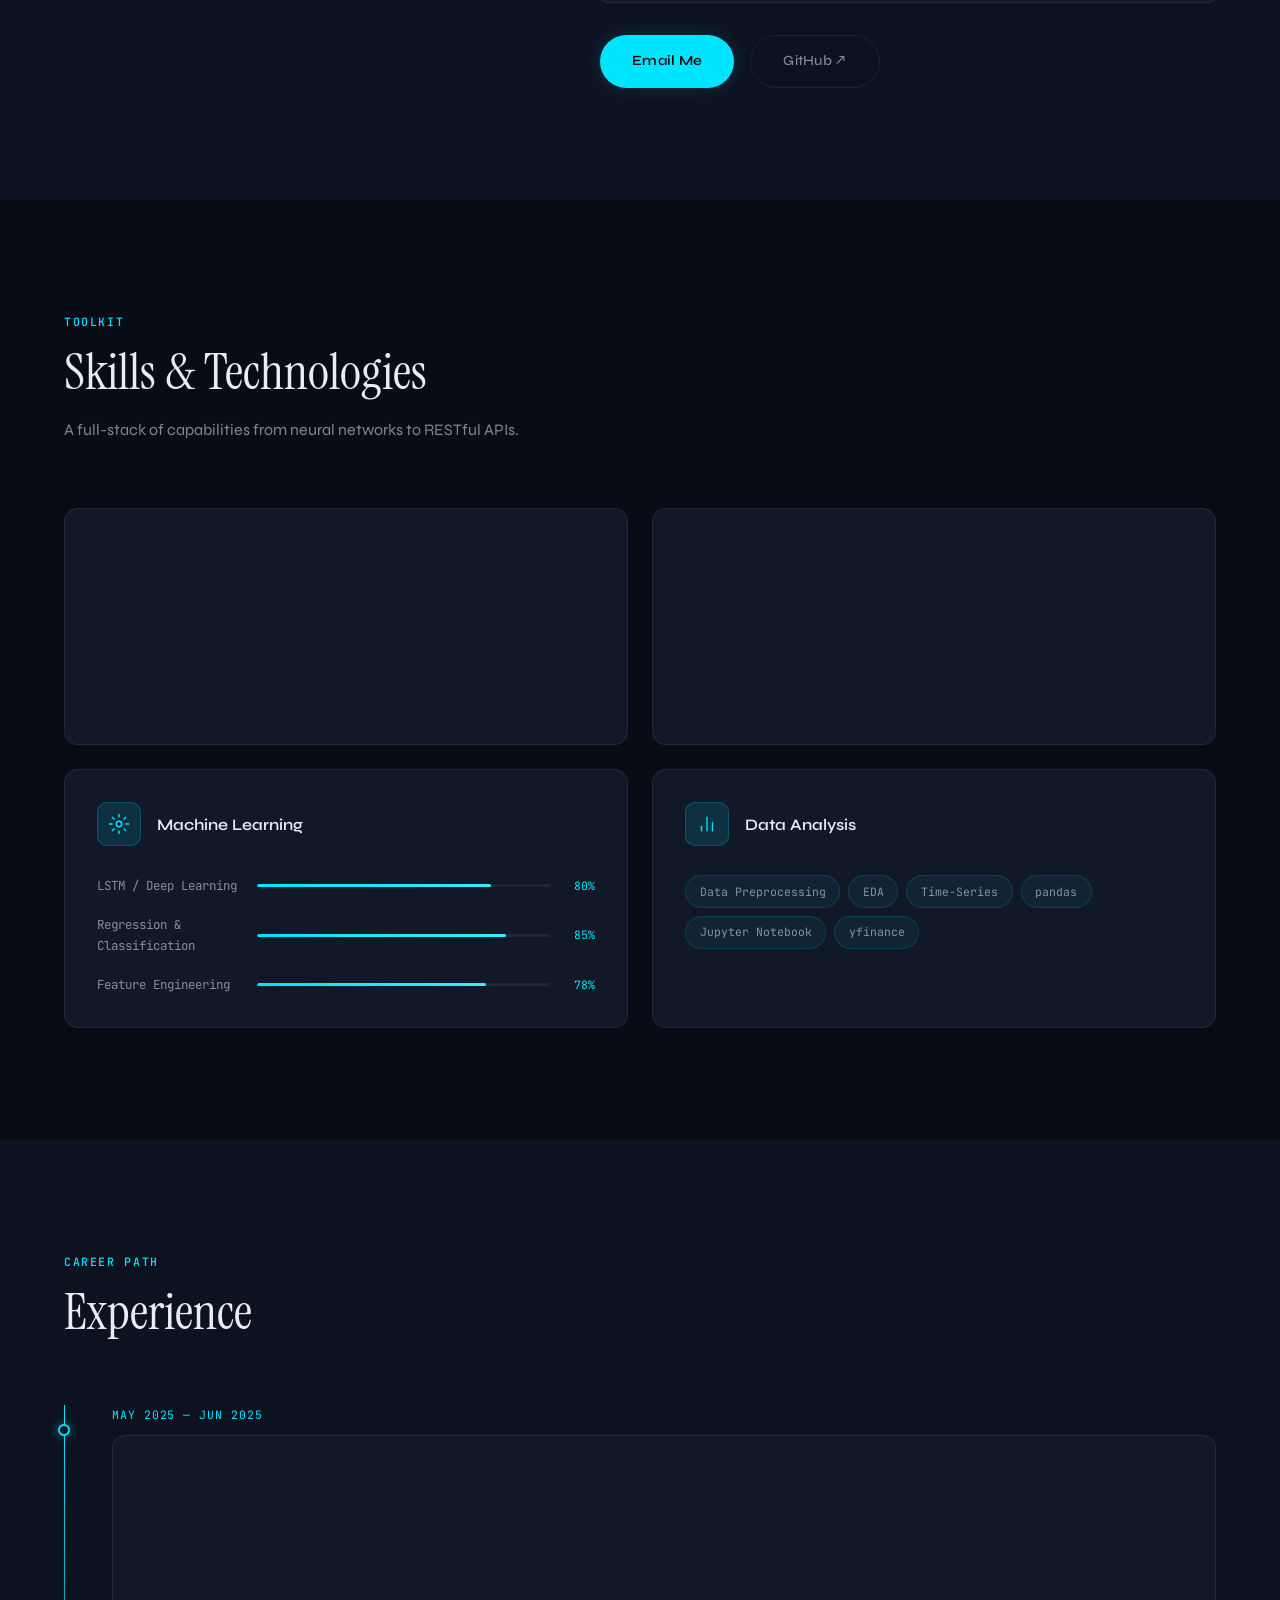
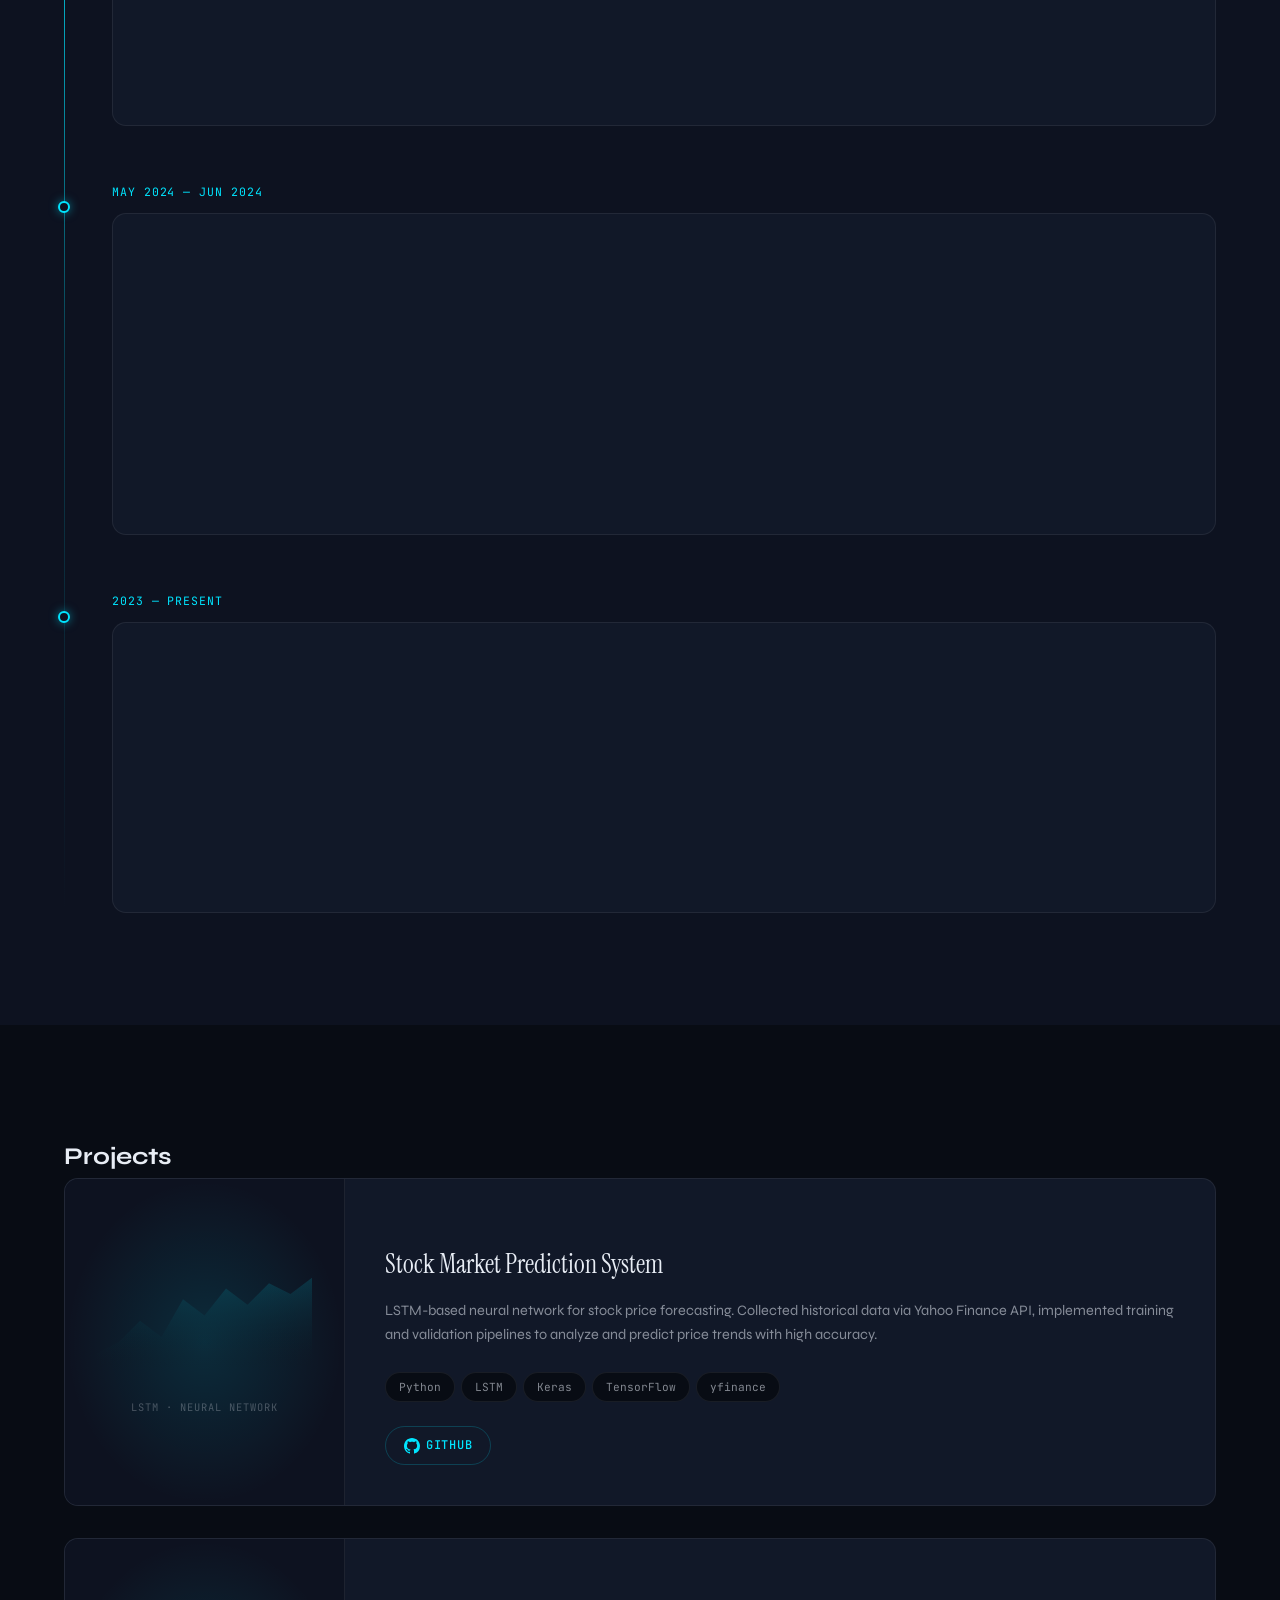
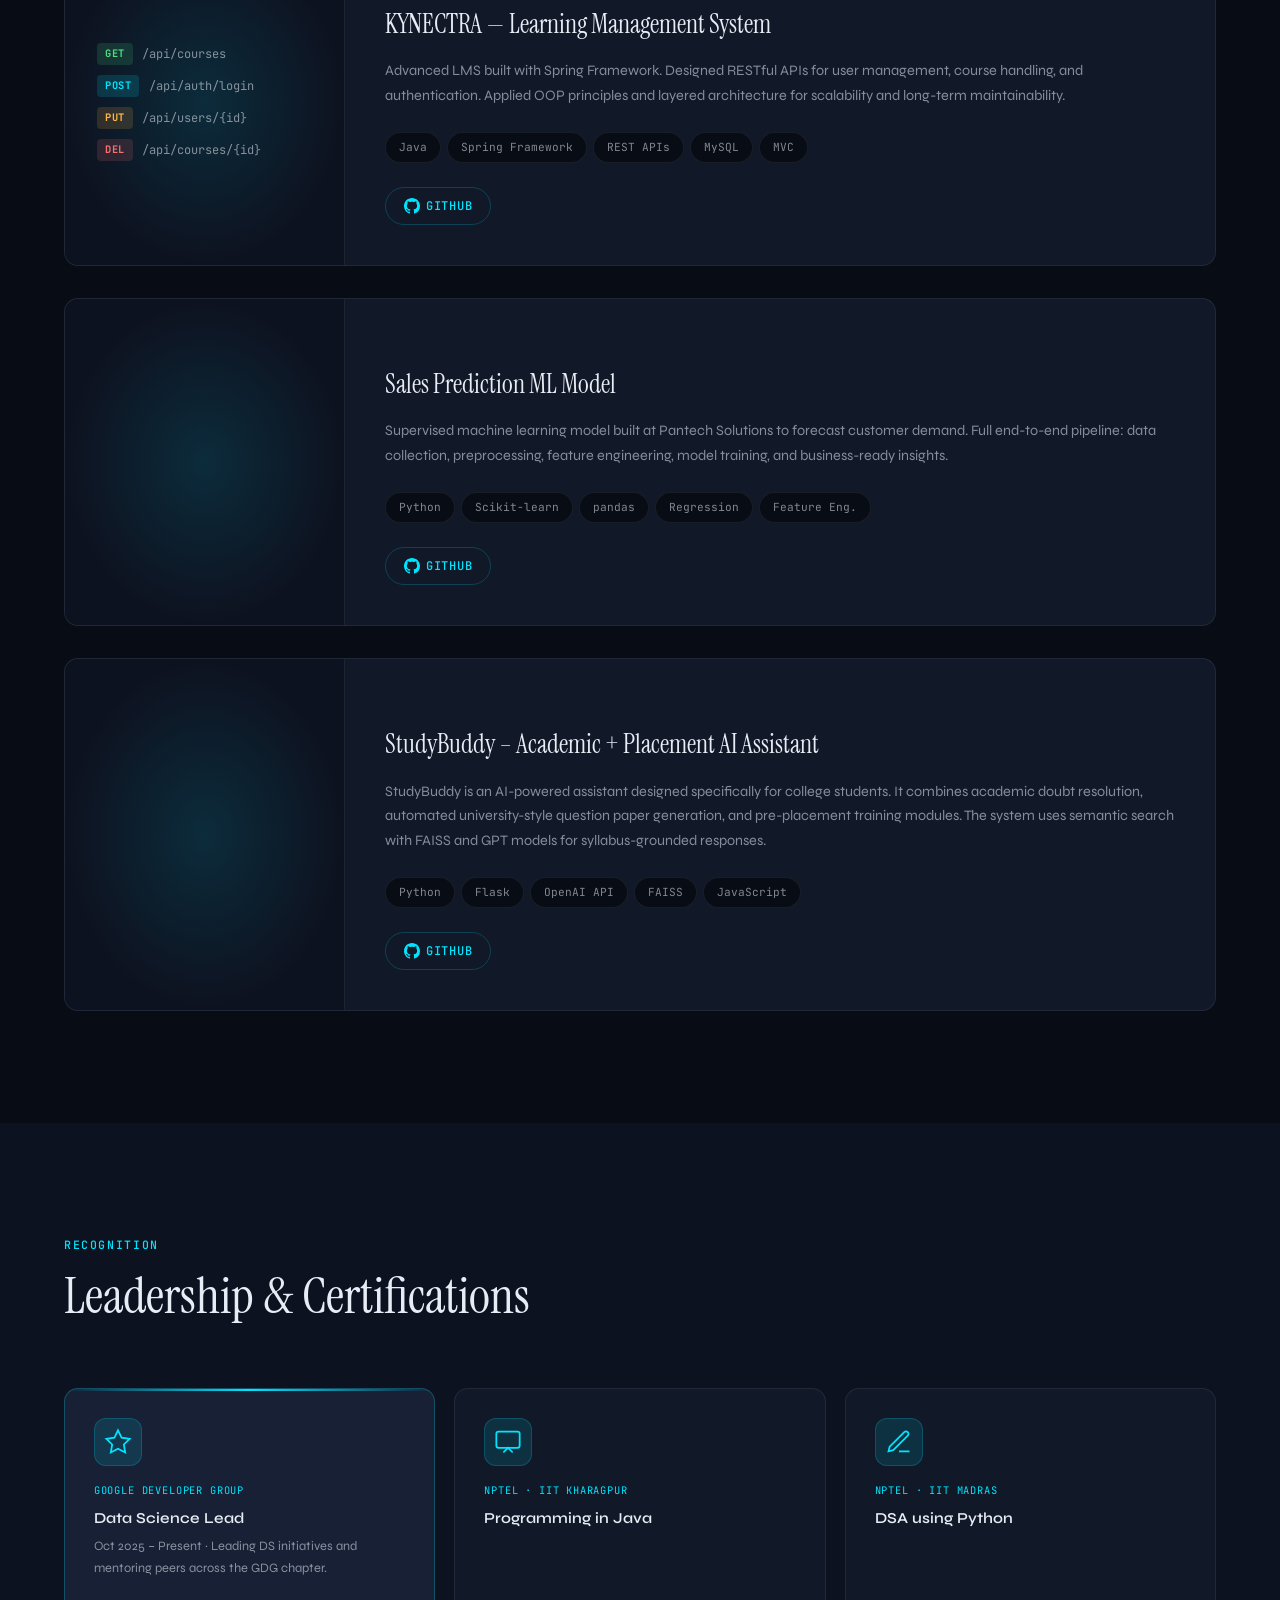
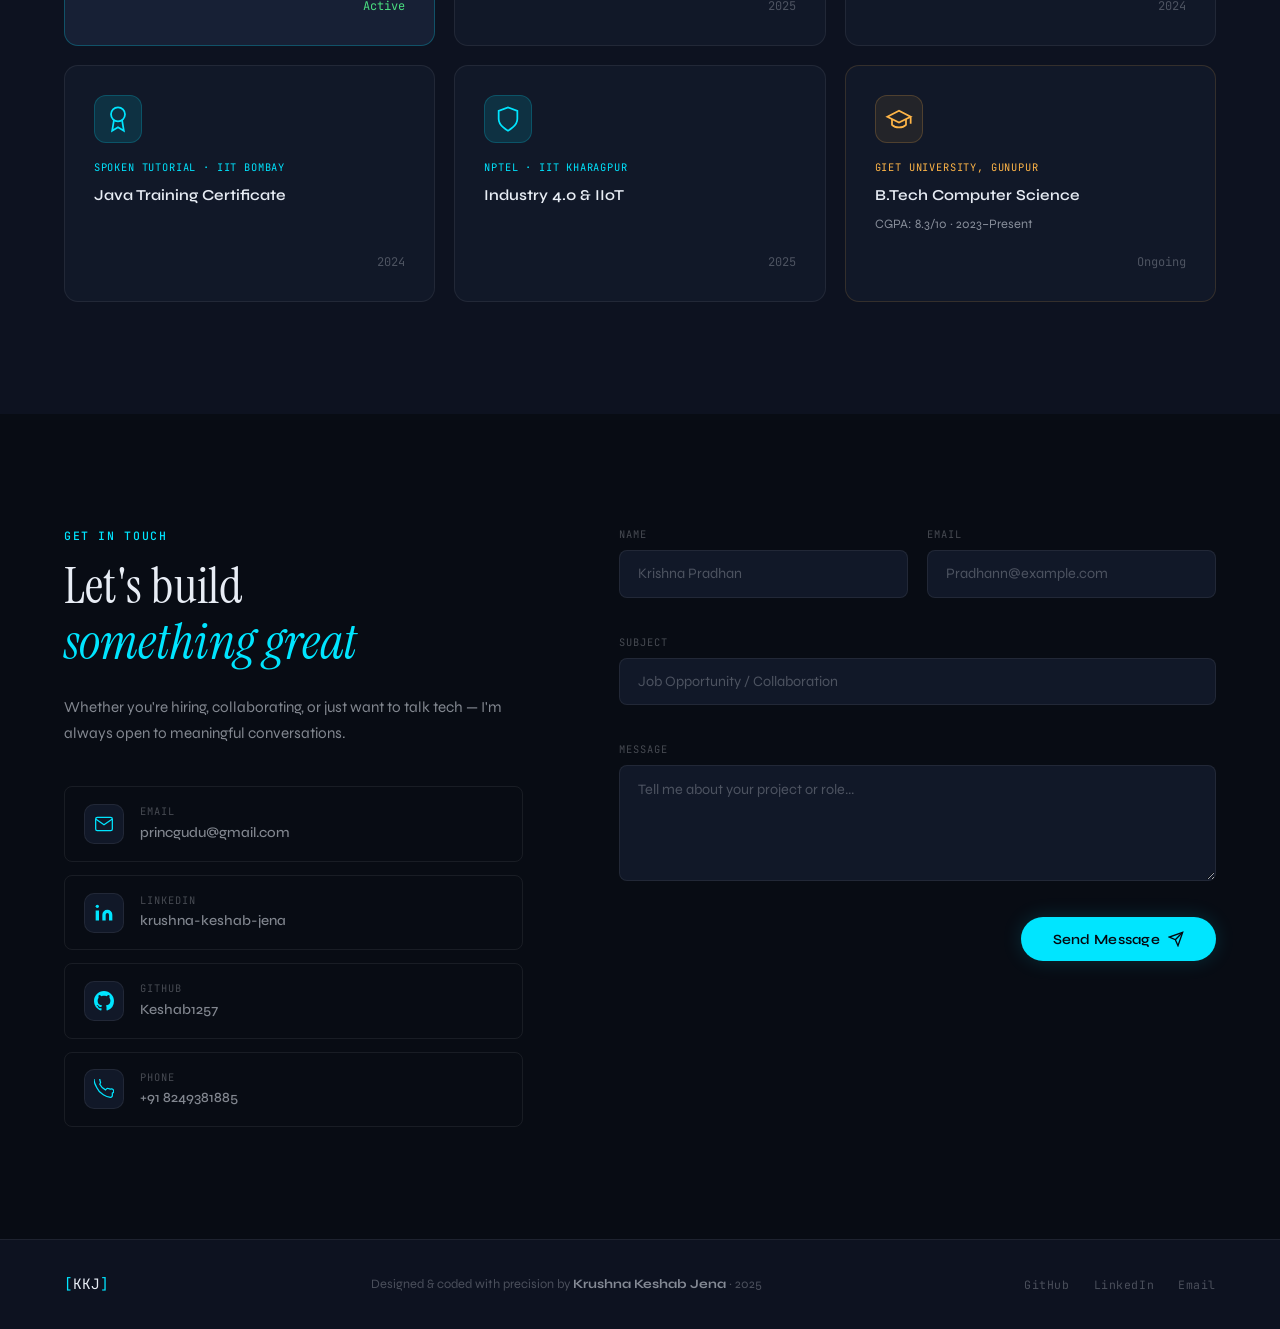
==== commit acf02aad: "contact form changes" ====
--- a/index.html
+++ b/index.html
@@ -661,12 +661,12 @@
             <div class="form-row">
               <div class="form-field">
                 <label for="f-name">Name</label>
-                <input type="text" id="f-name" name="name" placeholder="John Doe" autocomplete="off" />
+                <input type="text" id="f-name" name="name" placeholder="Krishna Pradhan" autocomplete="off" />
                 <span class="field-error" id="err-name"></span>
               </div>
               <div class="form-field">
                 <label for="f-email">Email</label>
-                <input type="email" id="f-email" name="email" placeholder="john@example.com" autocomplete="off" />
+                <input type="email" id="f-email" name="email" placeholder="Pradhann@example.com" autocomplete="off" />
                 <span class="field-error" id="err-email"></span>
               </div>
             </div>
